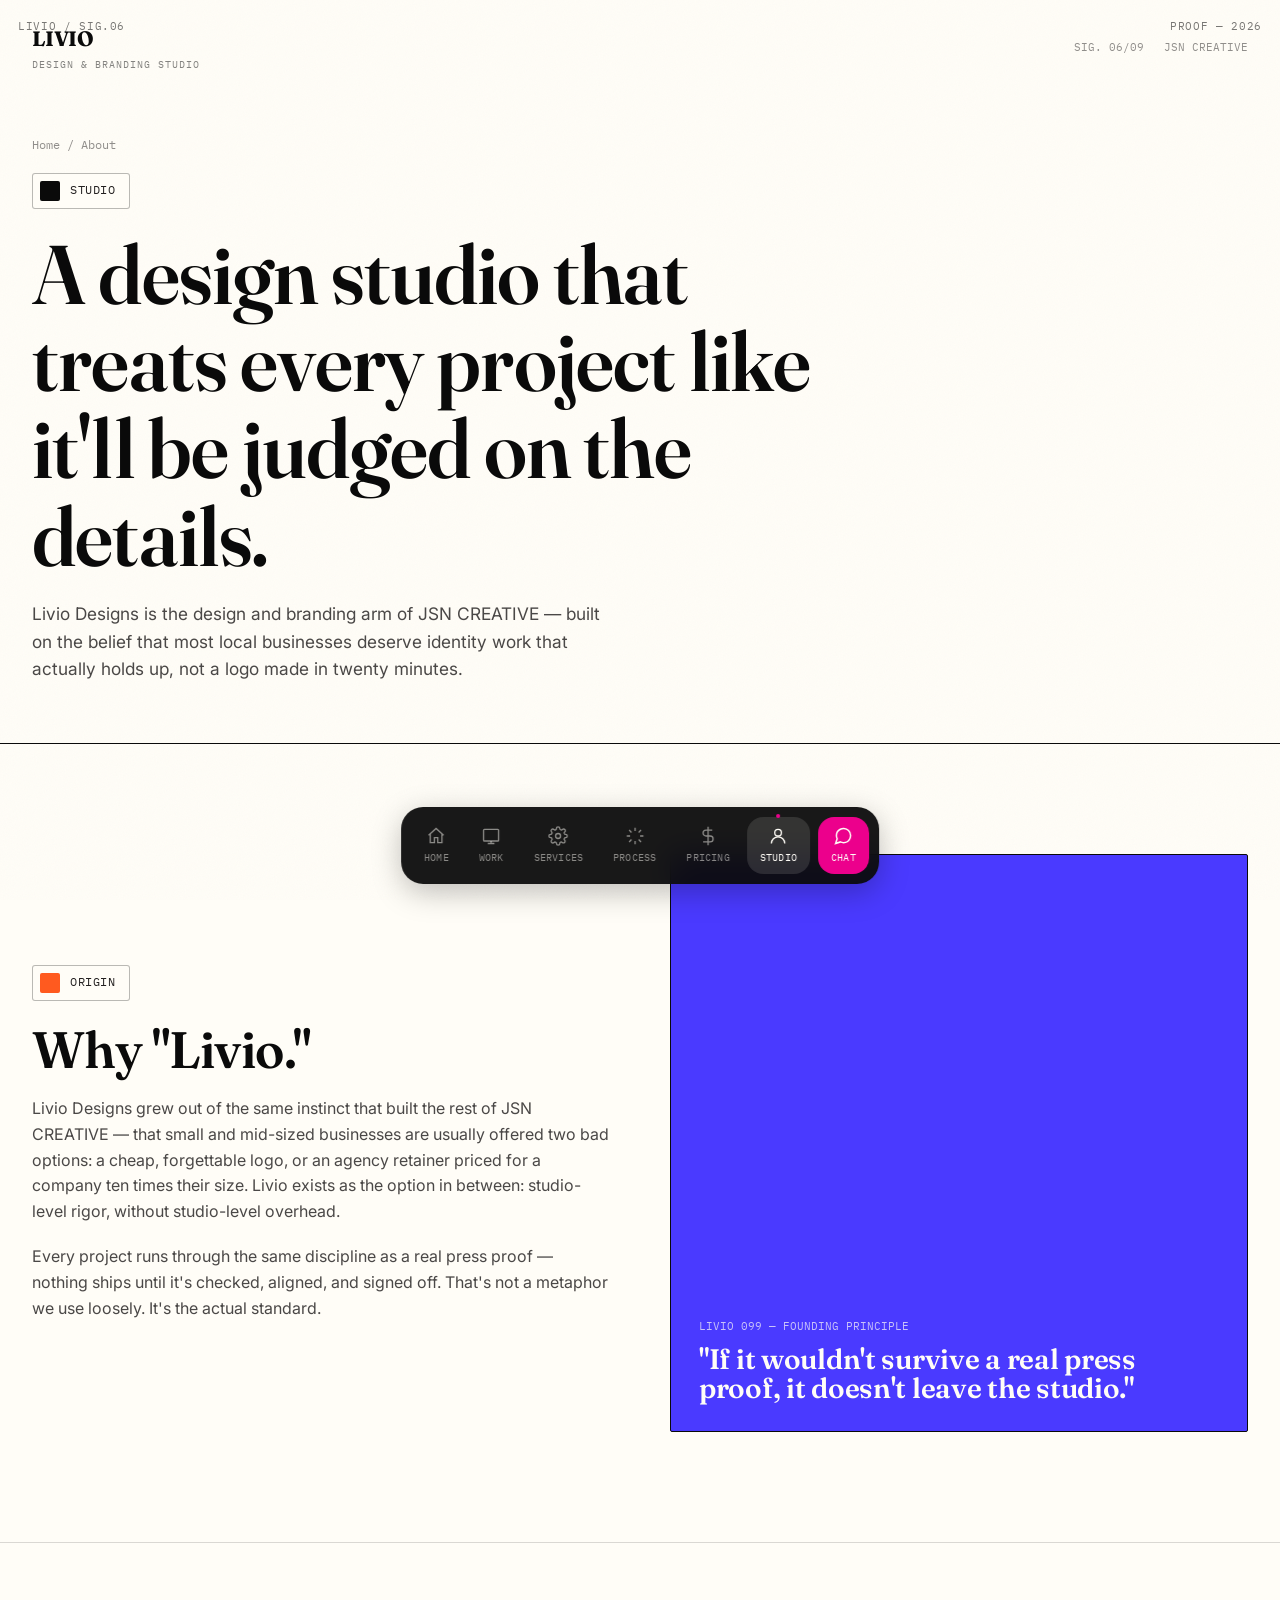
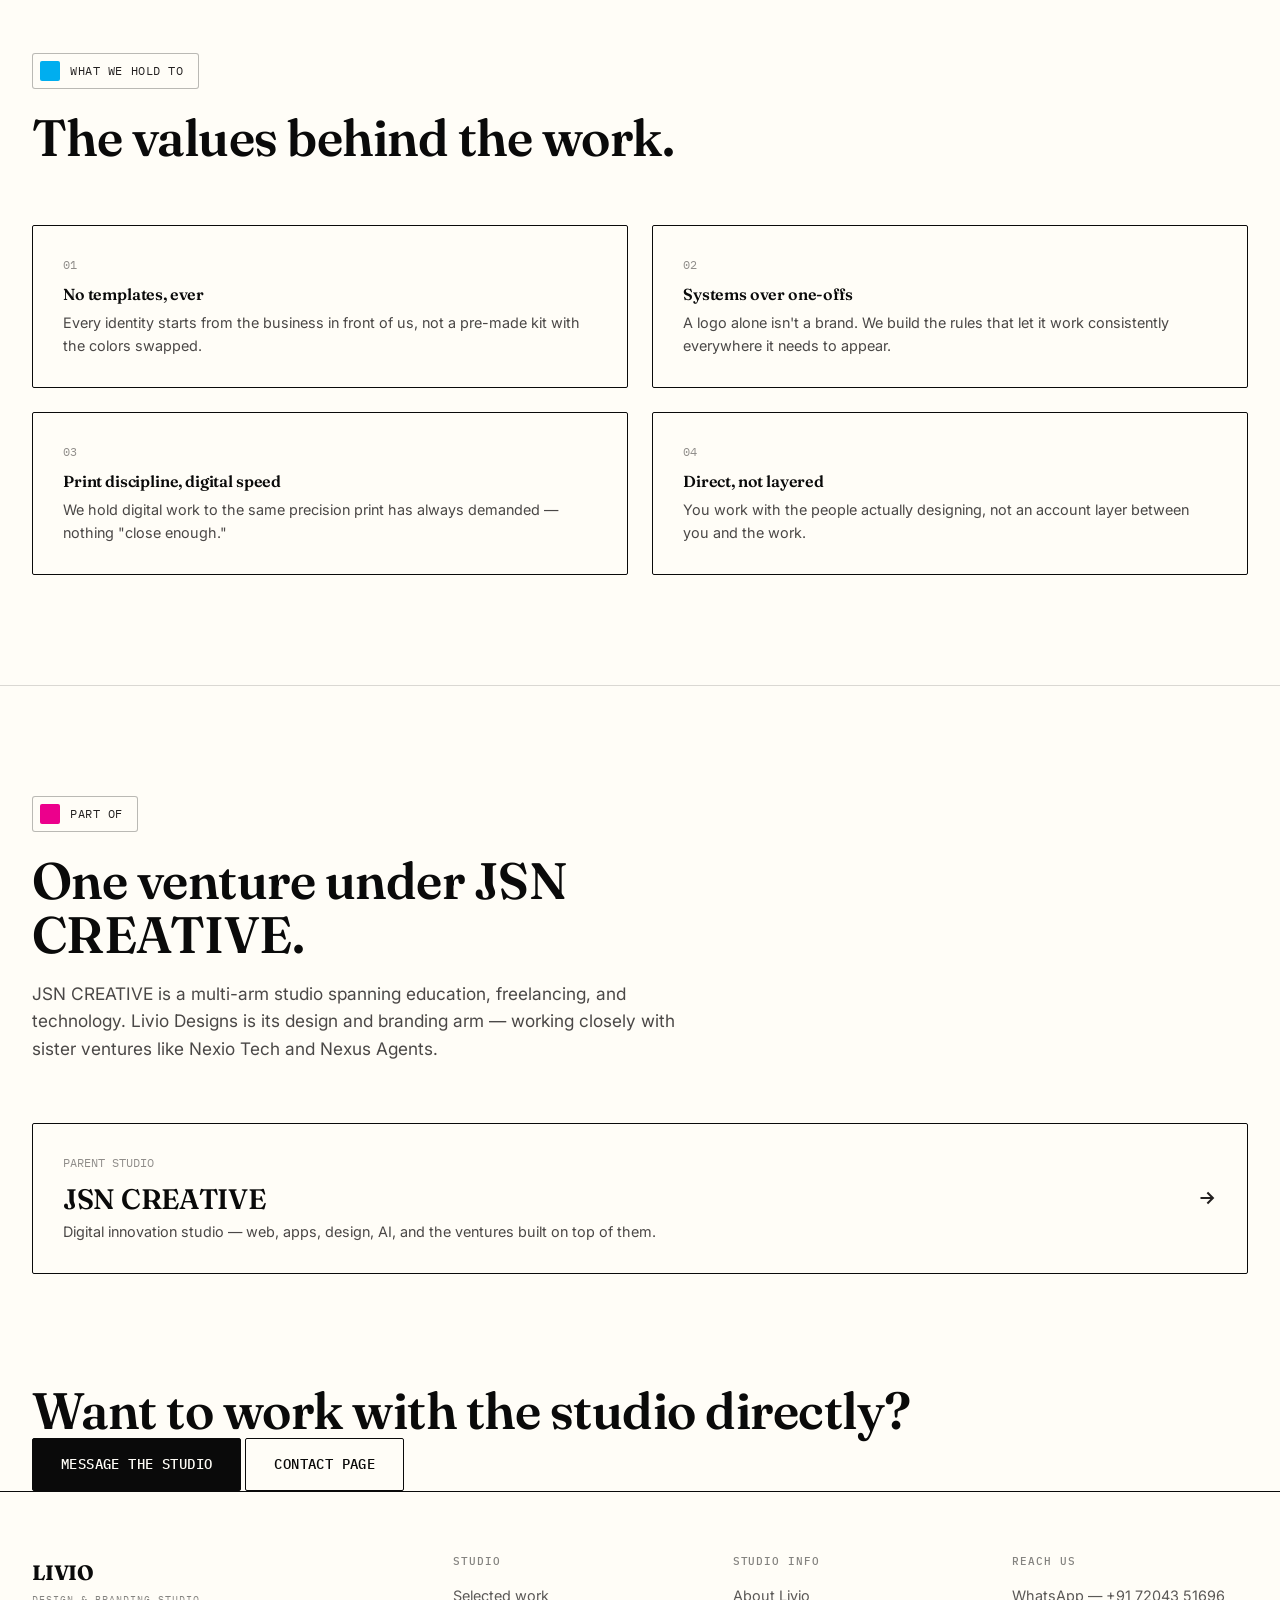
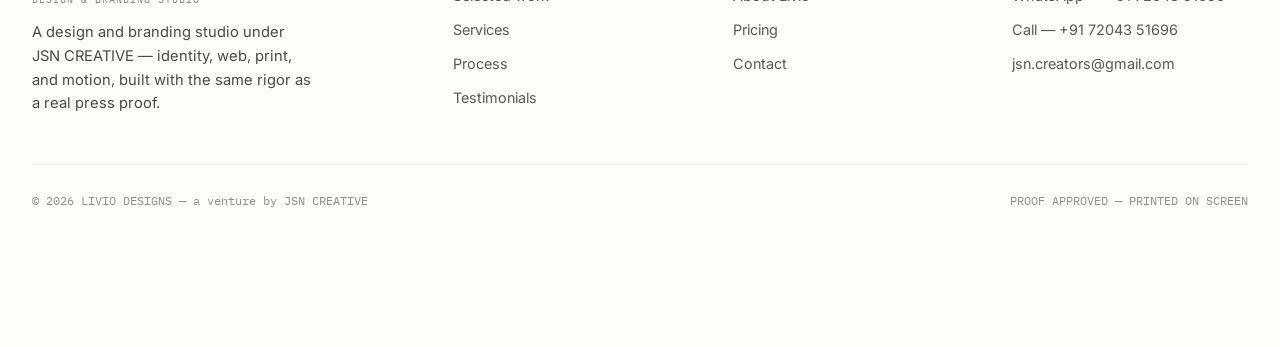
==== about.html @ a0ae6e1c "first commit" ====
<!DOCTYPE html>
<html lang="en">
<head>
<meta charset="UTF-8">
<meta name="viewport" content="width=device-width, initial-scale=1.0">
<title>About — Livio Designs</title>
<meta name="description" content="Livio Designs is the design and branding studio arm of JSN CREATIVE — identity, web, and print built with studio-level rigor.">
<link rel="stylesheet" href="css/core.css">
<link rel="stylesheet" href="css/inner.css">
</head>
<body>
<div class="folio folio-tl">LIVIO / SIG.06</div>
<div class="folio folio-tr">PROOF — 2026</div>

<div class="wrap">
  <div class="topbar">
    <a href="index.html" class="topbar-logo">LIVIO<span class="sub">DESIGN &amp; BRANDING STUDIO</span></a>
    <div class="topbar-meta mono">
      <span>SIG. 06/09</span>
      <span>JSN CREATIVE</span>
    </div>
  </div>
</div>

<div class="page-head">
  <div class="wrap">
    <div class="breadcrumb"><a href="index.html">Home</a> / About</div>
    <div class="chip"><span class="swatch" style="background:var(--ink);"></span><span class="code">STUDIO</span></div>
    <h1>A design studio that treats every project like it'll be judged on the details.</h1>
    <p>Livio Designs is the design and branding arm of JSN CREATIVE — built on the belief that most local businesses deserve identity work that actually holds up, not a logo made in twenty minutes.</p>
  </div>
</div>

<section class="section">
  <div class="wrap">
    <div class="grid about-grid">
      <div class="reveal">
        <div class="chip"><span class="swatch" style="background:var(--chip-orange);"></span><span class="code">ORIGIN</span></div>
        <h2>Why "Livio."</h2>
        <p style="margin:20px 0;">Livio Designs grew out of the same instinct that built the rest of JSN CREATIVE — that small and mid-sized businesses are usually offered two bad options: a cheap, forgettable logo, or an agency retainer priced for a company ten times their size. Livio exists as the option in between: studio-level rigor, without studio-level overhead.</p>
        <p>Every project runs through the same discipline as a real press proof — nothing ships until it's checked, aligned, and signed off. That's not a metaphor we use loosely. It's the actual standard.</p>
      </div>
      <div class="panel founder-panel reveal" style="background:var(--chip-violet);">
        <div class="fp-tag mono">LIVIO 099 — FOUNDING PRINCIPLE</div>
        <h3>"If it wouldn't survive a real press proof, it doesn't leave the studio."</h3>
      </div>
    </div>
  </div>
</section>

<div class="divider-heavy"></div>

<section class="section">
  <div class="wrap">
    <div class="section-head reveal">
      <div class="chip"><span class="swatch" style="background:var(--cyan);"></span><span class="code">WHAT WE HOLD TO</span></div>
      <h2>The values behind the work.</h2>
    </div>
    <div class="grid value-grid">
      <div class="panel value-card reveal"><div class="v-num mono">01</div><h4>No templates, ever</h4><p>Every identity starts from the business in front of us, not a pre-made kit with the colors swapped.</p></div>
      <div class="panel value-card reveal"><div class="v-num mono">02</div><h4>Systems over one-offs</h4><p>A logo alone isn't a brand. We build the rules that let it work consistently everywhere it needs to appear.</p></div>
      <div class="panel value-card reveal"><div class="v-num mono">03</div><h4>Print discipline, digital speed</h4><p>We hold digital work to the same precision print has always demanded — nothing "close enough."</p></div>
      <div class="panel value-card reveal"><div class="v-num mono">04</div><h4>Direct, not layered</h4><p>You work with the people actually designing, not an account layer between you and the work.</p></div>
    </div>
  </div>
</section>

<div class="divider-heavy"></div>

<section class="section">
  <div class="wrap">
    <div class="section-head reveal">
      <div class="chip"><span class="swatch" style="background:var(--magenta);"></span><span class="code">PART OF</span></div>
      <h2>One venture under JSN CREATIVE.</h2>
      <p>JSN CREATIVE is a multi-arm studio spanning education, freelancing, and technology. Livio Designs is its design and branding arm — working closely with sister ventures like Nexio Tech and Nexus Agents.</p>
    </div>
    <a href="https://www.jsncreative.studio" target="_blank" rel="noopener" class="panel value-card reveal" style="display:flex; flex-direction:row; align-items:center; justify-content:space-between; gap:24px;">
      <div>
        <div class="v-num mono">PARENT STUDIO</div>
        <h3 style="margin:6px 0;">JSN CREATIVE</h3>
        <p style="margin-bottom:0;">Digital innovation studio — web, apps, design, AI, and the ventures built on top of them.</p>
      </div>
      <svg viewBox="0 0 16 16" fill="none" stroke="currentColor" stroke-width="1.5" style="width:22px;height:22px;flex-shrink:0;"><path d="M4 8h8M9 4l4 4-4 4"/></svg>
    </a>
  </div>
</section>

<section class="cta-band">
  <div class="wrap reveal">
    <h2>Want to work with the studio directly?</h2>
    <div class="cta-actions">
      <a href="https://wa.me/917204351696?text=Hi%20Livio%20Designs%2C%20I'd%20like%20to%20learn%20more%20about%20the%20studio." target="_blank" rel="noopener" class="btn btn-primary">Message the studio</a>
      <a href="contact.html" class="btn btn-ghost">Contact page</a>
    </div>
  </div>
</section>


<footer class="footer">
  <div class="wrap">
    <div class="footer-grid">
      <div class="footer-brand">
        <a href="index.html" class="topbar-logo">LIVIO<span class="sub">DESIGN &amp; BRANDING STUDIO</span></a>
        <p>A design and branding studio under JSN CREATIVE — identity, web, print, and motion, built with the same rigor as a real press proof.</p>
      </div>
      <div class="footer-col">
        <h4>Studio</h4>
        <a href="work.html">Selected work</a>
        <a href="services.html">Services</a>
        <a href="process.html">Process</a>
        <a href="testimonials.html">Testimonials</a>
      </div>
      <div class="footer-col">
        <h4>Studio Info</h4>
        <a href="about.html">About Livio</a>
        <a href="pricing.html">Pricing</a>
        <a href="contact.html">Contact</a>
      </div>
      <div class="footer-col">
        <h4>Reach us</h4>
        <a href="https://wa.me/917204351696?text=Hi%20Livio%20Designs%2C%20I%20have%20a%20question." target="_blank" rel="noopener">WhatsApp — +91 72043 51696</a>
        <a href="tel:+917204351696">Call — +91 72043 51696</a>
        <a href="mailto:jsn.creators@gmail.com">jsn.creators@gmail.com</a>
      </div>
    </div>
    <div class="footer-bottom">
      <span>© 2026 LIVIO DESIGNS — a venture by <a href="https://www.jsncreative.studio" target="_blank" rel="noopener" style="opacity:1;">JSN CREATIVE</a></span>
      <span>PROOF APPROVED — PRINTED ON SCREEN</span>
    </div>
  </div>
</footer>

<nav class="dock-nav" aria-label="Primary">
  <a href="index.html" class="dock-item" data-page="index.html">
    <svg viewBox="0 0 24 24" fill="none" stroke="currentColor" stroke-width="1.6"><path d="M3 11l9-8 9 8M5 10v10h5v-6h4v6h5V10"/></svg>
    <span>Home</span>
  </a>
  <a href="work.html" class="dock-item" data-page="work.html">
    <svg viewBox="0 0 24 24" fill="none" stroke="currentColor" stroke-width="1.6"><rect x="3" y="4" width="18" height="14" rx="1"/><path d="M8 21h8M12 18v3"/></svg>
    <span>Work</span>
  </a>
  <a href="services.html" class="dock-item" data-page="services.html">
    <svg viewBox="0 0 24 24" fill="none" stroke="currentColor" stroke-width="1.6"><circle cx="12" cy="12" r="3"/><path d="M19.4 15a1.65 1.65 0 00.33 1.82l.06.06a2 2 0 11-2.83 2.83l-.06-.06a1.65 1.65 0 00-1.82-.33 1.65 1.65 0 00-1 1.51V21a2 2 0 01-4 0v-.09A1.65 1.65 0 009 19.4a1.65 1.65 0 00-1.82.33l-.06.06a2 2 0 11-2.83-2.83l.06-.06A1.65 1.65 0 004.68 15a1.65 1.65 0 00-1.51-1H3a2 2 0 010-4h.09A1.65 1.65 0 004.6 9a1.65 1.65 0 00-.33-1.82l-.06-.06a2 2 0 112.83-2.83l.06.06A1.65 1.65 0 009 4.6a1.65 1.65 0 001-1.51V3a2 2 0 014 0v.09A1.65 1.65 0 0015.4 4.6a1.65 1.65 0 001.82-.33l.06-.06a2 2 0 112.83 2.83l-.06.06A1.65 1.65 0 0019.4 9c.2.4.51.73.9 1H21a2 2 0 010 4h-.09a1.65 1.65 0 00-1.51 1z"/></svg>
    <span>Services</span>
  </a>
  <a href="process.html" class="dock-item" data-page="process.html">
    <svg viewBox="0 0 24 24" fill="none" stroke="currentColor" stroke-width="1.6"><path d="M12 2v4M12 18v4M4.9 4.9l2.8 2.8M16.3 16.3l2.8 2.8M2 12h4M18 12h4M4.9 19.1l2.8-2.8M16.3 7.7l2.8-2.8"/></svg>
    <span>Process</span>
  </a>
  <a href="pricing.html" class="dock-item" data-page="pricing.html">
    <svg viewBox="0 0 24 24" fill="none" stroke="currentColor" stroke-width="1.6"><path d="M12 1v22M17 5H9.5a3.5 3.5 0 000 7h5a3.5 3.5 0 010 7H6"/></svg>
    <span>Pricing</span>
  </a>
  <a href="about.html" class="dock-item" data-page="about.html">
    <svg viewBox="0 0 24 24" fill="none" stroke="currentColor" stroke-width="1.6"><circle cx="12" cy="8" r="4"/><path d="M4 21c0-4.4 3.6-8 8-8s8 3.6 8 8"/></svg>
    <span>Studio</span>
  </a>
  <a href="https://wa.me/917204351696?text=Hi%20Livio%20Designs%2C%20I%20want%20to%20start%20a%20project." target="_blank" rel="noopener" class="dock-item dock-cta">
    <svg viewBox="0 0 24 24" fill="none" stroke="currentColor" stroke-width="1.8"><path d="M21 11.5a8.38 8.38 0 01-.9 3.8 8.5 8.5 0 01-7.6 4.7 8.38 8.38 0 01-3.8-.9L3 21l1.9-5.7a8.38 8.38 0 01-.9-3.8 8.5 8.5 0 014.7-7.6 8.38 8.38 0 013.8-.9h.5a8.48 8.48 0 018 8v.5z"/></svg>
    <span>Chat</span>
  </a>
</nav>
<script src="js/main.js" defer></script>
</body>
</html>
---- css/core.css ----
/* ===================================================================
   LIVIO DESIGNS — CORE SYSTEM
   "Press Proof" registration motion x "Swatch Book" chip identity
=================================================================== */

@import url('https://fonts.googleapis.com/css2?family=Fraunces:opsz,wght@9..144,400;9..144,500;9..144,600;9..144,700;9..144,900&family=Inter:wght@400;500;600;700&family=IBM+Plex+Mono:wght@400;500;600&display=swap');

:root {
  --stock: #FFFDF7;
  --stock-2: #F7F3E9;
  --ink: #0A0A0A;
  --ink-soft: #232020;

  --cyan: #00AEEF;
  --magenta: #EC008C;
  --yellow: #FFF200;

  --chip-orange: #FF5A1F;
  --chip-pine: #2D5C4B;
  --chip-violet: #4A3AFF;

  --line: rgba(10,10,10,0.12);
  --line-strong: rgba(10,10,10,0.28);

  --font-display: 'Fraunces', serif;
  --font-body: 'Inter', sans-serif;
  --font-mono: 'IBM Plex Mono', monospace;

  --maxw: 1280px;
  --dock-h: 76px;
}

* { margin: 0; padding: 0; box-sizing: border-box; }
html { scroll-behavior: smooth; }

body {
  background: var(--stock);
  color: var(--ink-soft);
  font-family: var(--font-body);
  font-size: 16px;
  line-height: 1.6;
  -webkit-font-smoothing: antialiased;
  padding-bottom: calc(var(--dock-h) + 20px);
  position: relative;
  overflow-x: hidden;
}

/* Paper grain texture overlay */
body::before {
  content: '';
  position: fixed; inset: 0; z-index: 1; pointer-events: none;
  opacity: 0.035; mix-blend-mode: multiply;
  background-image: url("data:image/svg+xml,%3Csvg xmlns='http://www.w3.org/2000/svg' width='120' height='120'%3E%3Cfilter id='n'%3E%3CfeTurbulence type='fractalNoise' baseFrequency='0.9' numOctaves='2' stitchTiles='stitch'/%3E%3C/filter%3E%3Crect width='100%25' height='100%25' filter='url(%23n)'/%3E%3C/svg%3E");
}

.wrap { max-width: var(--maxw); margin: 0 auto; padding: 0 32px; position: relative; z-index: 2; }
img { max-width: 100%; display: block; }
a { color: inherit; text-decoration: none; }
button { font-family: inherit; cursor: pointer; }
ul { list-style: none; }

h1, h2, h3, h4 {
  font-family: var(--font-display);
  font-weight: 600;
  letter-spacing: -0.01em;
  line-height: 1.05;
  color: var(--ink);
}
h1 { font-size: clamp(2.8rem, 6.5vw, 5.6rem); font-weight: 600; }
h2 { font-size: clamp(2.1rem, 4vw, 3.4rem); }
h3 { font-size: clamp(1.4rem, 2.2vw, 1.9rem); }
p { color: var(--ink-soft); opacity: 0.82; }

.mono { font-family: var(--font-mono); }

/* ===== Folio / crop-mark furniture ===== */
.folio {
  position: fixed; z-index: 50; font-family: var(--font-mono);
  font-size: 0.68rem; letter-spacing: 0.06em; color: var(--ink);
  opacity: 0.55; pointer-events: none; display: none;
}
.folio-tl { top: 18px; left: 18px; }
.folio-tr { top: 18px; right: 18px; text-align: right; }
@media (min-width: 900px) { .folio { display: block; } }

.crop {
  position: absolute; width: 16px; height: 16px; opacity: 0.35; pointer-events: none;
}
.crop::before, .crop::after { content: ''; position: absolute; background: var(--ink); }
.crop::before { width: 100%; height: 1px; top: 50%; }
.crop::after { width: 1px; height: 100%; left: 50%; }
.crop.tl { top: 24px; left: 24px; }
.crop.tr { top: 24px; right: 24px; }

/* ===== Chip system ===== */
.chip {
  display: inline-flex; align-items: center; gap: 10px;
  font-family: var(--font-mono); font-size: 0.72rem; letter-spacing: 0.05em;
  padding: 7px 14px 7px 7px; border-radius: 3px;
  border: 1px solid var(--line-strong);
  background: var(--stock);
  margin-bottom: 22px;
}
.chip .swatch { width: 20px; height: 20px; border-radius: 2px; flex-shrink: 0; }
.chip .code { text-transform: uppercase; }
.chip .name { color: var(--ink-soft); opacity: 0.6; }

.section-chip-footer {
  display: flex; gap: 10px; flex-wrap: wrap; padding: 24px 0;
  border-top: 1px solid var(--line);
}
.mini-chip {
  display: flex; align-items: center; gap: 6px;
  font-family: var(--font-mono); font-size: 0.64rem; opacity: 0.55;
}
.mini-chip .dot { width: 10px; height: 10px; border-radius: 2px; }

/* ===== Buttons ===== */
.btn {
  display: inline-flex; align-items: center; gap: 10px;
  padding: 15px 28px;
  font-family: var(--font-mono); font-weight: 500; font-size: 0.85rem;
  letter-spacing: 0.03em; text-transform: uppercase;
  border-radius: 2px; border: 1.5px solid var(--ink);
  transition: all 0.25s cubic-bezier(.2,.7,.3,1);
  white-space: nowrap; background: transparent; color: var(--ink);
}
.btn-primary { background: var(--ink); color: var(--stock); }
.btn-primary:hover { background: var(--magenta); border-color: var(--magenta); color: var(--stock); transform: translate(-2px,-2px); box-shadow: 4px 4px 0 var(--cyan); }
.btn-ghost:hover { transform: translate(-2px,-2px); box-shadow: 4px 4px 0 var(--ink); }
.btn-sm { padding: 10px 18px; font-size: 0.74rem; }
.btn-block { width: 100%; justify-content: center; }

/* ===== Registration-mark CMYK plate motion ===== */
.reg-wrap { position: relative; display: inline-block; }
.reg-plate {
  position: absolute; top: 0; left: 0; opacity: 0.72;
  transition: transform 1.1s cubic-bezier(.16,1,.3,1), opacity 1.1s ease;
  mix-blend-mode: multiply;
  pointer-events: none;
}
.reg-wrap.in-view .reg-plate { transform: translate(0,0) !important; opacity: 1; }
.reg-plate.c { color: var(--cyan); transform: translate(-9px,-6px); }
.reg-plate.m { color: var(--magenta); transform: translate(8px,5px); }
.reg-plate.y { color: var(--yellow); transform: translate(4px,-9px); mix-blend-mode: darken; opacity: 0.85; }
.reg-plate.k, .reg-base { position: relative; color: var(--ink); }

/* Registration target ⊕ */
.reg-target {
  position: absolute; width: 22px; height: 22px; opacity: 0.3;
}
.reg-target svg { width: 100%; height: 100%; }
.reg-target.pulse { animation: regpulse 3.2s ease-in-out infinite; }
@keyframes regpulse { 0%,100%{opacity:0.2;} 50%{opacity:0.5;} }

/* ===== Bottom Dock Nav (signature element) ===== */
.dock-nav {
  position: fixed; bottom: 16px; left: 50%; transform: translateX(-50%);
  z-index: 100;
  background: rgba(10,10,10,0.94);
  backdrop-filter: blur(16px);
  border-radius: 22px;
  padding: 10px 10px;
  display: flex; align-items: center; gap: 4px;
  box-shadow: 0 8px 30px rgba(0,0,0,0.25);
  max-width: calc(100vw - 24px);
  overflow-x: auto;
  scrollbar-width: none;
}
.dock-nav::-webkit-scrollbar { display: none; }
.dock-item {
  display: flex; flex-direction: column; align-items: center; gap: 4px;
  padding: 9px 13px; border-radius: 16px;
  color: rgba(255,253,247,0.5);
  transition: all 0.25s cubic-bezier(.2,.8,.3,1);
  flex-shrink: 0; position: relative;
}
.dock-item svg { width: 20px; height: 20px; }
.dock-item span { font-family: var(--font-mono); font-size: 0.6rem; letter-spacing: 0.02em; text-transform: uppercase; }
.dock-item:hover { color: rgba(255,253,247,0.85); }
.dock-item.active { color: var(--stock); background: rgba(255,253,247,0.12); }
.dock-item.active::before {
  content: ''; position: absolute; top: -3px; left: 50%; transform: translateX(-50%);
  width: 4px; height: 4px; border-radius: 50%; background: var(--magenta);
}
.dock-cta {
  background: var(--magenta); color: var(--stock) !important;
  border-radius: 16px; margin-left: 4px;
}
.dock-cta:hover { background: var(--cyan); }

/* Sections */
.section { padding: 110px 0; position: relative; z-index: 2; }
.section-sm { padding: 70px 0; }
.section-head { max-width: 680px; margin-bottom: 60px; }
.section-head p { margin-top: 18px; font-size: 1.08rem; }

.divider { height: 1px; background: var(--line); }
.divider-heavy { height: 1px; background: var(--ink); opacity: 0.15; }

.grid { display: grid; gap: 24px; }
.grid-2 { grid-template-columns: repeat(2, 1fr); }
.grid-3 { grid-template-columns: repeat(3, 1fr); }
.grid-4 { grid-template-columns: repeat(4, 1fr); }

.panel {
  border: 1.5px solid var(--ink);
  border-radius: 2px;
  background: var(--stock);
  position: relative;
}

/* Top utility bar (replaces traditional nav — folio + logo only) */
.topbar {
  position: relative; z-index: 5;
  padding: 22px 0;
  display: flex; align-items: center; justify-content: space-between;
}
.topbar-logo {
  font-family: var(--font-display); font-weight: 700; font-size: 1.3rem; color: var(--ink);
  letter-spacing: -0.01em;
}
.topbar-logo .sub { font-family: var(--font-mono); font-size: 0.62rem; letter-spacing: 0.1em; opacity: 0.5; display: block; margin-top: 2px; font-weight: 400; }
.topbar-meta { font-family: var(--font-mono); font-size: 0.7rem; opacity: 0.5; display: flex; gap: 20px; }

/* Footer */
.footer { border-top: 1.5px solid var(--ink); padding: 64px 0 40px; position: relative; z-index: 2; }
.footer-grid { display: grid; grid-template-columns: 1.6fr 1fr 1fr 1fr; gap: 44px; padding-bottom: 44px; }
.footer-brand p { margin-top: 14px; max-width: 280px; font-size: 0.92rem; }
.footer-col h4 { font-family: var(--font-mono); font-size: 0.7rem; letter-spacing: 0.08em; text-transform: uppercase; opacity: 0.5; margin-bottom: 16px; font-weight: 500; color: var(--ink); }
.footer-col a, .footer-col span { display: block; font-size: 0.9rem; margin-bottom: 11px; opacity: 0.75; transition: opacity 0.2s; }
.footer-col a:hover { opacity: 1; color: var(--magenta); }
.footer-bottom { display: flex; justify-content: space-between; padding-top: 26px; border-top: 1px solid var(--line); font-size: 0.78rem; font-family: var(--font-mono); opacity: 0.5; }

/* Reveal on scroll */
.reveal { opacity: 0; transform: translateY(22px); transition: opacity 0.7s ease, transform 0.7s cubic-bezier(.16,1,.3,1); }
.reveal.is-visible { opacity: 1; transform: translateY(0); }
@media (prefers-reduced-motion: reduce) {
  .reveal { opacity: 1 !important; transform: none !important; transition: none !important; }
  .reg-plate { transform: none !important; transition: none !important; }
}

/* Focus states */
a:focus-visible, button:focus-visible, input:focus-visible, textarea:focus-visible, select:focus-visible {
  outline: 2.5px solid var(--magenta); outline-offset: 3px;
}

@media (max-width: 920px) {
  .grid-2, .grid-3, .grid-4 { grid-template-columns: 1fr; }
  .footer-grid { grid-template-columns: 1fr; gap: 28px; }
  .section { padding: 64px 0; }
  .wrap { padding: 0 20px; }
  .topbar-meta { display: none; }
  .footer-bottom { flex-direction: column; gap: 10px; }
}
---- css/inner.css ----
/* ===================================================================
   INNER PAGES
=================================================================== */

.page-head { padding: 40px 0 60px; border-bottom: 1.5px solid var(--ink); }
.page-head h1 { max-width: 780px; }
.page-head p { max-width: 580px; margin-top: 20px; font-size: 1.08rem; }
.breadcrumb { font-family: var(--font-mono); font-size: 0.76rem; opacity: 0.5; margin-bottom: 18px; }
.breadcrumb a:hover { color: var(--magenta); }

/* ===== Work grid / filter ===== */
.filter-row { display: flex; gap: 10px; flex-wrap: wrap; margin-bottom: 48px; }
.filter-btn {
  font-family: var(--font-mono); font-size: 0.76rem; text-transform: uppercase;
  padding: 9px 16px; border: 1.5px solid var(--ink); border-radius: 20px;
  background: transparent; transition: all 0.2s;
}
.filter-btn.active, .filter-btn:hover { background: var(--ink); color: var(--stock); }

.work-grid { grid-template-columns: repeat(2, 1fr); }
.work-card { border: 1.5px solid var(--ink); overflow: hidden; }
.work-card .thumb { aspect-ratio: 4/3; display: flex; align-items: center; justify-content: center; font-family: var(--font-display); font-size: 3.4rem; color: var(--stock); position: relative; }
.work-card .thumb .thumb-code { position: absolute; top: 14px; left: 14px; font-family: var(--font-mono); font-size: 0.66rem; color: var(--stock); opacity: 0.8; }
.work-card-body { padding: 26px; }
.work-card-body .wc-cat { font-family: var(--font-mono); font-size: 0.7rem; opacity: 0.5; margin-bottom: 8px; text-transform: uppercase; }
.work-card-body h3 { margin-bottom: 10px; }
.work-card-body p { font-size: 0.9rem; margin-bottom: 18px; }

/* ===== Case study ===== */
.case-hero { padding: 40px 0 70px; }
.case-meta-grid { grid-template-columns: repeat(4, 1fr); margin: 40px 0; padding: 28px 0; border-top: 1px solid var(--line); border-bottom: 1px solid var(--line); }
.case-meta-item .l { font-family: var(--font-mono); font-size: 0.68rem; opacity: 0.5; text-transform: uppercase; margin-bottom: 6px; }
.case-meta-item .v { font-family: var(--font-display); font-size: 1.15rem; }
.case-block { padding: 70px 0; border-bottom: 1px solid var(--line); }
.case-full-art { aspect-ratio: 16/8; display: flex; align-items: center; justify-content: center; font-family: var(--font-display); font-size: 3rem; color: var(--stock); margin: 40px 0; }

/* ===== Services detail ===== */
.service-block { padding: 90px 0; border-bottom: 1px solid var(--line); scroll-margin-top: 40px; }
.service-block:last-child { border-bottom: none; }
.service-inner { display: grid; grid-template-columns: 1fr 1fr; gap: 60px; align-items: start; }
.service-num { font-family: var(--font-mono); font-size: 0.8rem; opacity: 0.5; }
.service-list { display: flex; flex-direction: column; gap: 14px; margin: 26px 0 32px; }
.service-list li { display: flex; gap: 12px; align-items: flex-start; font-size: 0.94rem; }
.service-list li::before { content: '—'; font-family: var(--font-mono); opacity: 0.5; flex-shrink: 0; }
.service-swatch-block { aspect-ratio: 1/0.85; display: flex; flex-direction: column; justify-content: space-between; padding: 28px; }
.service-swatch-block .sw-code { font-family: var(--font-mono); font-size: 0.9rem; color: var(--stock); }
.service-swatch-block .sw-title { font-family: var(--font-display); font-size: 1.6rem; color: var(--stock); }

/* ===== Process ===== */
.process-steps { display: flex; flex-direction: column; }
.pstep { display: grid; grid-template-columns: 90px 1fr 200px; gap: 32px; padding: 44px 0; border-bottom: 1px solid var(--line); align-items: center; }
.pstep:first-child { border-top: 1px solid var(--line); }
.pstep-num { font-family: var(--font-display); font-size: 2.6rem; opacity: 0.15; }
.pstep h3 { margin-bottom: 10px; }
.pstep-chip { justify-self: end; }

/* ===== Pricing ===== */
.pricing-grid { grid-template-columns: repeat(3, 1fr); align-items: stretch; }
.price-card { padding: 36px 28px; display: flex; flex-direction: column; }
.price-card.featured { background: var(--ink); color: var(--stock); }
.price-card.featured h3, .price-card.featured .price-amount { color: var(--stock); }
.price-card.featured p { color: var(--stock); opacity: 0.7; }
.price-card.featured .price-features li svg { color: var(--yellow); }
.price-swatch-tag { display: inline-flex; align-items: center; gap: 8px; font-family: var(--font-mono); font-size: 0.7rem; margin-bottom: 18px; }
.price-swatch-tag .d { width: 12px; height: 12px; border-radius: 2px; }
.price-name { font-family: var(--font-mono); font-size: 0.76rem; opacity: 0.55; text-transform: uppercase; margin-bottom: 10px; }
.price-amount { font-family: var(--font-display); font-size: 2rem; margin-bottom: 8px; }
.price-amount span { font-size: 0.95rem; opacity: 0.5; font-family: var(--font-body); }
.price-desc { font-size: 0.9rem; margin-bottom: 26px; }
.price-features { display: flex; flex-direction: column; gap: 12px; margin-bottom: 30px; flex-grow: 1; }
.price-features li { display: flex; gap: 10px; font-size: 0.87rem; align-items: flex-start; }
.price-features li svg { width: 15px; height: 15px; color: var(--magenta); flex-shrink: 0; margin-top: 3px; }

/* ===== Testimonials ===== */
.testi-grid { grid-template-columns: repeat(2, 1fr); }
.testi-card { padding: 32px; display: flex; flex-direction: column; }
.testi-quote { font-family: var(--font-display); font-size: 1.25rem; color: var(--ink); margin-bottom: 24px; line-height: 1.4; }
.testi-who { display: flex; align-items: center; gap: 14px; margin-top: auto; padding-top: 20px; border-top: 1px solid var(--line); }
.testi-avatar { width: 42px; height: 42px; border-radius: 2px; display: flex; align-items: center; justify-content: center; font-family: var(--font-mono); font-size: 0.85rem; color: var(--stock); flex-shrink: 0; }
.testi-name { font-size: 0.92rem; font-weight: 600; color: var(--ink); }
.testi-biz { font-size: 0.8rem; opacity: 0.6; }

/* ===== About ===== */
.about-grid { grid-template-columns: 1fr 1fr; gap: 60px; align-items: center; }
.value-grid { grid-template-columns: repeat(2, 1fr); }
.value-card { padding: 30px; }
.value-card .v-num { font-family: var(--font-mono); font-size: 0.72rem; opacity: 0.5; margin-bottom: 12px; }
.value-card h4 { margin-bottom: 8px; }
.value-card p { font-size: 0.9rem; }
.founder-panel { aspect-ratio: 1; display: flex; flex-direction: column; justify-content: flex-end; padding: 28px; position: relative; overflow: hidden; }
.founder-panel .fp-tag { font-family: var(--font-mono); font-size: 0.68rem; color: var(--stock); opacity: 0.7; margin-bottom: 8px; }
.founder-panel h3 { color: var(--stock); }

/* ===== Contact ===== */
.contact-grid { grid-template-columns: 1fr 1fr; gap: 56px; align-items: start; }
.contact-option { display: flex; gap: 16px; align-items: flex-start; padding: 24px; margin-bottom: 16px; }
.co-icon { width: 44px; height: 44px; border-radius: 2px; flex-shrink: 0; display: flex; align-items: center; justify-content: center; background: var(--ink); }
.co-icon svg { width: 20px; height: 20px; color: var(--stock); }
.contact-option h4 { margin-bottom: 4px; }
.contact-option p { font-size: 0.88rem; margin-bottom: 10px; }

.form-field { margin-bottom: 20px; }
.form-field label { display: block; font-family: var(--font-mono); font-size: 0.7rem; opacity: 0.55; text-transform: uppercase; margin-bottom: 8px; }
.form-field input, .form-field select, .form-field textarea {
  width: 100%; background: var(--stock); border: 1.5px solid var(--ink); border-radius: 2px;
  padding: 13px 16px; color: var(--ink-soft); font-family: var(--font-body); font-size: 0.92rem;
}
.form-field textarea { resize: vertical; min-height: 100px; }
.form-note { font-size: 0.82rem; opacity: 0.55; margin-top: 16px; }

@media (max-width: 920px) {
  .work-grid, .pricing-grid, .testi-grid, .about-grid, .contact-grid, .value-grid { grid-template-columns: 1fr; }
  .service-inner { grid-template-columns: 1fr; }
  .pstep { grid-template-columns: 1fr; gap: 10px; text-align: left; }
  .pstep-chip { justify-self: start; }
  .case-meta-grid { grid-template-columns: repeat(2,1fr); gap: 24px; }
}
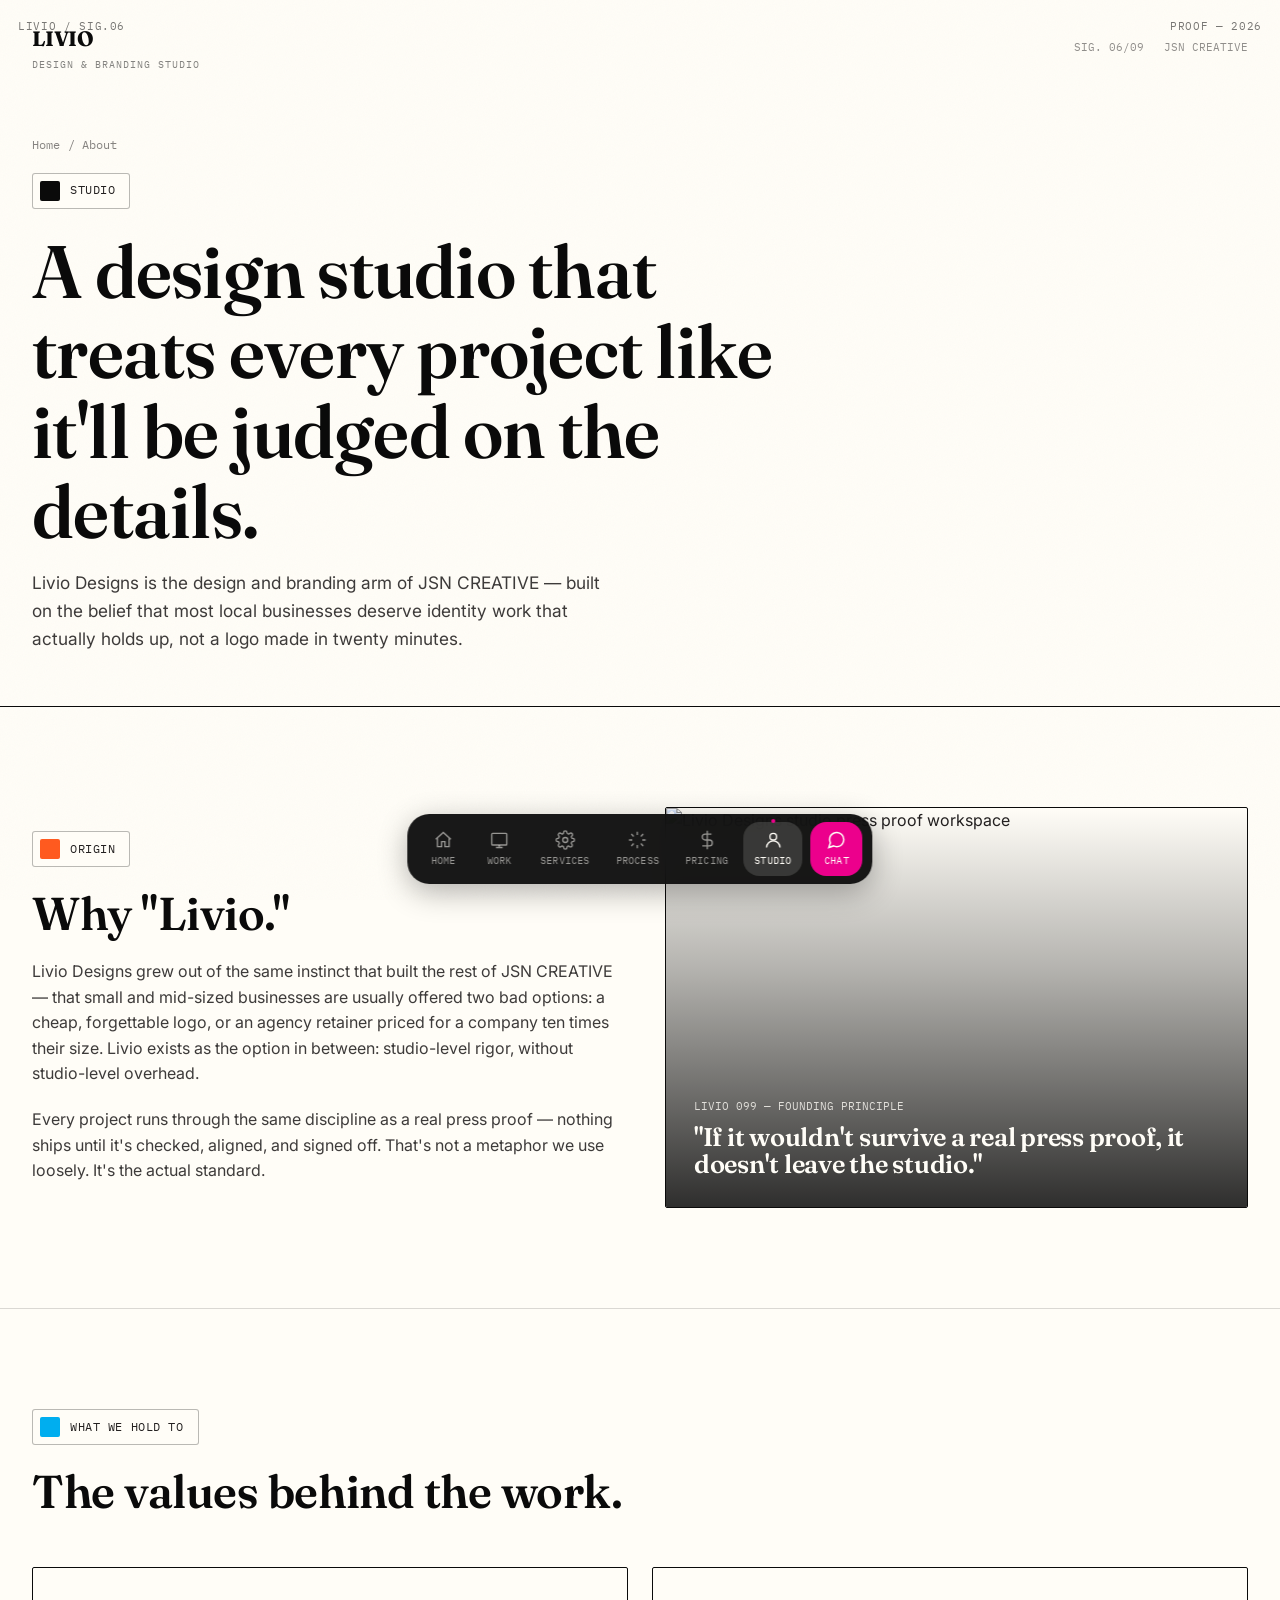
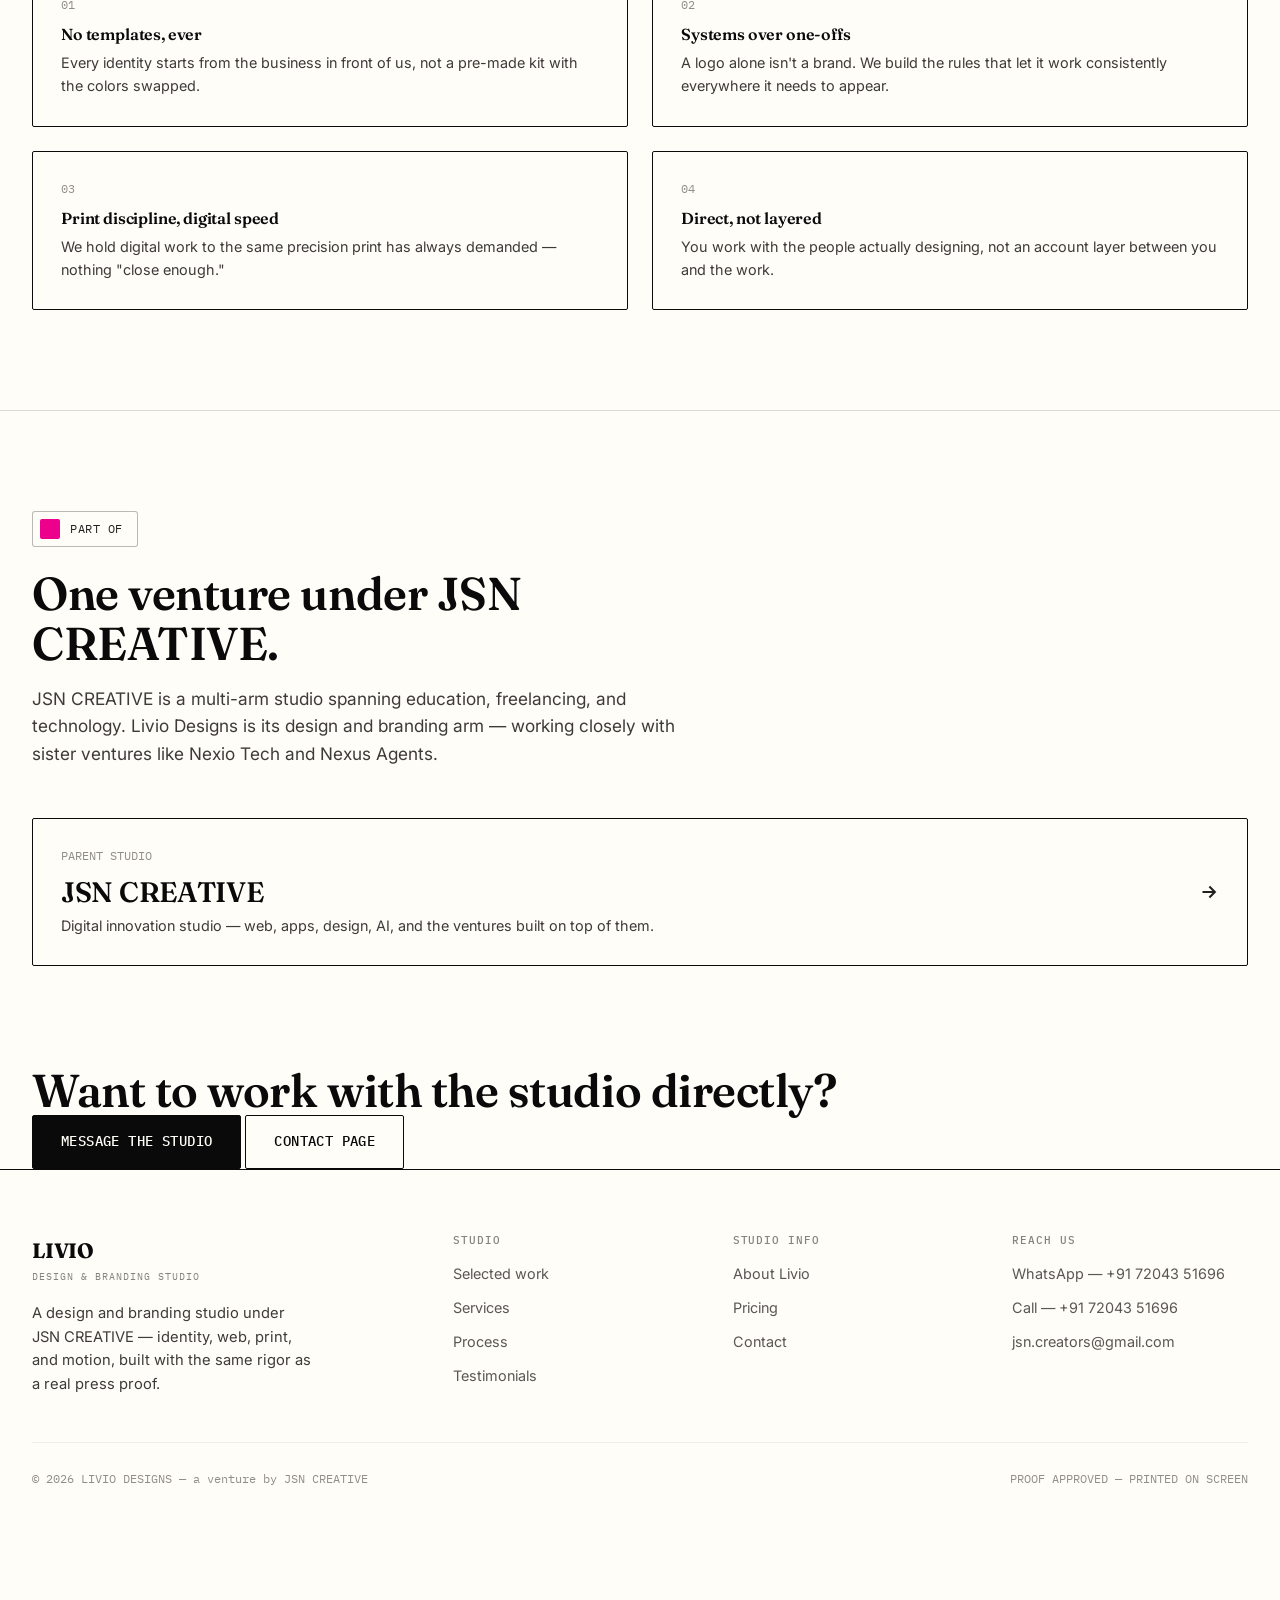
==== commit 37ed2002: "Make Livio Designs responsive for all devices with studio imagery & mobile navigation drawer" ====
--- a/about.html
+++ b/about.html
@@ -19,6 +19,10 @@
       <span>SIG. 06/09</span>
       <span>JSN CREATIVE</span>
     </div>
+    <button class="mobile-nav-toggle" aria-label="Open menu">
+      <span>Menu</span>
+      <svg viewBox="0 0 24 24" fill="none" stroke="currentColor" stroke-width="2"><path d="M4 6h16M4 12h16M4 18h16"/></svg>
+    </button>
   </div>
 </div>
 
@@ -40,7 +44,8 @@
         <p style="margin:20px 0;">Livio Designs grew out of the same instinct that built the rest of JSN CREATIVE — that small and mid-sized businesses are usually offered two bad options: a cheap, forgettable logo, or an agency retainer priced for a company ten times their size. Livio exists as the option in between: studio-level rigor, without studio-level overhead.</p>
         <p>Every project runs through the same discipline as a real press proof — nothing ships until it's checked, aligned, and signed off. That's not a metaphor we use loosely. It's the actual standard.</p>
       </div>
-      <div class="panel founder-panel reveal" style="background:var(--chip-violet);">
+      <div class="panel founder-panel reveal">
+        <img src="img/about-studio.png" alt="Livio Designs studio press proof workspace" loading="lazy">
         <div class="fp-tag mono">LIVIO 099 — FOUNDING PRINCIPLE</div>
         <h3>"If it wouldn't survive a real press proof, it doesn't leave the studio."</h3>
       </div>
@@ -74,7 +79,7 @@
       <h2>One venture under JSN CREATIVE.</h2>
       <p>JSN CREATIVE is a multi-arm studio spanning education, freelancing, and technology. Livio Designs is its design and branding arm — working closely with sister ventures like Nexio Tech and Nexus Agents.</p>
     </div>
-    <a href="https://www.jsncreative.studio" target="_blank" rel="noopener" class="panel value-card reveal" style="display:flex; flex-direction:row; align-items:center; justify-content:space-between; gap:24px;">
+    <a href="https://www.jsncreative.studio" target="_blank" rel="noopener" class="panel value-card reveal" style="display:flex; flex-direction:row; align-items:center; justify-content:space-between; gap:24px; flex-wrap:wrap;">
       <div>
         <div class="v-num mono">PARENT STUDIO</div>
         <h3 style="margin:6px 0;">JSN CREATIVE</h3>
@@ -160,6 +165,30 @@
     <span>Chat</span>
   </a>
 </nav>
+
+<!-- Mobile Navigation Drawer Overlay -->
+<div class="mobile-drawer" aria-label="Mobile Navigation">
+  <div>
+    <div class="mobile-drawer-head">
+      <a href="index.html" class="topbar-logo" style="color:var(--stock);">LIVIO<span class="sub" style="color:rgba(255,253,247,0.5);">STUDIO NAV</span></a>
+      <button class="mobile-drawer-close">Close ✕</button>
+    </div>
+    <nav class="mobile-drawer-links">
+      <a href="index.html">Home <span class="num mono">01</span></a>
+      <a href="work.html">Selected Work <span class="num mono">02</span></a>
+      <a href="services.html">Services <span class="num mono">03</span></a>
+      <a href="process.html">Process <span class="num mono">04</span></a>
+      <a href="pricing.html">Pricing <span class="num mono">05</span></a>
+      <a href="about.html">About Studio <span class="num mono">06</span></a>
+      <a href="testimonials.html">Testimonials <span class="num mono">07</span></a>
+      <a href="contact.html">Contact Us <span class="num mono">08</span></a>
+    </nav>
+  </div>
+  <div class="mobile-drawer-footer">
+    <a href="https://wa.me/917204351696?text=Hi%20Livio%20Designs%2C%20I%20want%20to%20start%20a%20project." target="_blank" rel="noopener" class="btn btn-primary btn-block">Chat on WhatsApp →</a>
+  </div>
+</div>
+
 <script src="js/main.js" defer></script>
 </body>
 </html>
--- a/css/core.css
+++ b/css/core.css
@@ -30,8 +30,8 @@
   --dock-h: 76px;
 }
 
-* { margin: 0; padding: 0; box-sizing: border-box; }
-html { scroll-behavior: smooth; }
+* { margin: 0; padding: 0; box-sizing: border-box; -webkit-tap-highlight-color: transparent; }
+html { scroll-behavior: smooth; overflow-x: hidden; width: 100%; }
 
 body {
   background: var(--stock);
@@ -40,9 +40,11 @@
   font-size: 16px;
   line-height: 1.6;
   -webkit-font-smoothing: antialiased;
-  padding-bottom: calc(var(--dock-h) + 20px);
+  -moz-osx-font-smoothing: grayscale;
+  padding-bottom: calc(var(--dock-h) + env(safe-area-inset-bottom, 20px) + 24px);
   position: relative;
   overflow-x: hidden;
+  width: 100%;
 }
 
 /* Paper grain texture overlay */
@@ -53,23 +55,25 @@
   background-image: url("data:image/svg+xml,%3Csvg xmlns='http://www.w3.org/2000/svg' width='120' height='120'%3E%3Cfilter id='n'%3E%3CfeTurbulence type='fractalNoise' baseFrequency='0.9' numOctaves='2' stitchTiles='stitch'/%3E%3C/filter%3E%3Crect width='100%25' height='100%25' filter='url(%23n)'/%3E%3C/svg%3E");
 }
 
-.wrap { max-width: var(--maxw); margin: 0 auto; padding: 0 32px; position: relative; z-index: 2; }
-img { max-width: 100%; display: block; }
-a { color: inherit; text-decoration: none; }
-button { font-family: inherit; cursor: pointer; }
+.wrap { max-width: var(--maxw); margin: 0 auto; padding: 0 32px; position: relative; z-index: 2; width: 100%; }
+img { max-width: 100%; height: auto; display: block; object-fit: cover; }
+a { color: inherit; text-decoration: none; touch-action: manipulation; }
+button { font-family: inherit; cursor: pointer; touch-action: manipulation; }
 ul { list-style: none; }
 
 h1, h2, h3, h4 {
   font-family: var(--font-display);
   font-weight: 600;
   letter-spacing: -0.01em;
-  line-height: 1.05;
+  line-height: 1.08;
   color: var(--ink);
-}
-h1 { font-size: clamp(2.8rem, 6.5vw, 5.6rem); font-weight: 600; }
-h2 { font-size: clamp(2.1rem, 4vw, 3.4rem); }
-h3 { font-size: clamp(1.4rem, 2.2vw, 1.9rem); }
-p { color: var(--ink-soft); opacity: 0.82; }
+  overflow-wrap: break-word;
+  word-wrap: break-word;
+}
+h1 { font-size: clamp(2.2rem, 5.8vw, 5.6rem); font-weight: 600; }
+h2 { font-size: clamp(1.8rem, 3.6vw, 3.4rem); }
+h3 { font-size: clamp(1.25rem, 2.2vw, 1.9rem); }
+p { color: var(--ink-soft); opacity: 0.88; }
 
 .mono { font-family: var(--font-mono); }
 
@@ -81,7 +85,7 @@
 }
 .folio-tl { top: 18px; left: 18px; }
 .folio-tr { top: 18px; right: 18px; text-align: right; }
-@media (min-width: 900px) { .folio { display: block; } }
+@media (min-width: 992px) { .folio { display: block; } }
 
 .crop {
   position: absolute; width: 16px; height: 16px; opacity: 0.35; pointer-events: none;
@@ -100,10 +104,11 @@
   border: 1px solid var(--line-strong);
   background: var(--stock);
   margin-bottom: 22px;
+  max-width: 100%;
 }
 .chip .swatch { width: 20px; height: 20px; border-radius: 2px; flex-shrink: 0; }
-.chip .code { text-transform: uppercase; }
-.chip .name { color: var(--ink-soft); opacity: 0.6; }
+.chip .code { text-transform: uppercase; white-space: nowrap; }
+.chip .name { color: var(--ink-soft); opacity: 0.6; overflow: hidden; text-overflow: ellipsis; white-space: nowrap; }
 
 .section-chip-footer {
   display: flex; gap: 10px; flex-wrap: wrap; padding: 24px 0;
@@ -117,27 +122,35 @@
 
 /* ===== Buttons ===== */
 .btn {
-  display: inline-flex; align-items: center; gap: 10px;
-  padding: 15px 28px;
+  display: inline-flex; align-items: center; justify-content: center; gap: 10px;
+  padding: 15px 28px; min-height: 48px;
   font-family: var(--font-mono); font-weight: 500; font-size: 0.85rem;
   letter-spacing: 0.03em; text-transform: uppercase;
   border-radius: 2px; border: 1.5px solid var(--ink);
   transition: all 0.25s cubic-bezier(.2,.7,.3,1);
   white-space: nowrap; background: transparent; color: var(--ink);
+  cursor: pointer;
+}
+@media (hover: hover) {
+  .btn-primary:hover { background: var(--magenta); border-color: var(--magenta); color: var(--stock); transform: translate(-2px,-2px); box-shadow: 4px 4px 0 var(--cyan); }
+  .btn-ghost:hover { transform: translate(-2px,-2px); box-shadow: 4px 4px 0 var(--ink); }
 }
 .btn-primary { background: var(--ink); color: var(--stock); }
-.btn-primary:hover { background: var(--magenta); border-color: var(--magenta); color: var(--stock); transform: translate(-2px,-2px); box-shadow: 4px 4px 0 var(--cyan); }
-.btn-ghost:hover { transform: translate(-2px,-2px); box-shadow: 4px 4px 0 var(--ink); }
-.btn-sm { padding: 10px 18px; font-size: 0.74rem; }
+.btn-primary:active { background: var(--magenta); border-color: var(--magenta); color: var(--stock); }
+.btn-ghost:active { background: var(--stock-2); }
+.btn-sm { padding: 10px 18px; font-size: 0.74rem; min-height: 40px; }
 .btn-block { width: 100%; justify-content: center; }
 
-/* ===== Registration-mark CMYK plate motion ===== */
-.reg-wrap { position: relative; display: inline-block; }
+/* ===== Registration-mark CMYK plate motion (Chrome optimized) ===== */
+.reg-wrap { position: relative; display: inline-block; isolation: isolate; }
 .reg-plate {
   position: absolute; top: 0; left: 0; opacity: 0.72;
   transition: transform 1.1s cubic-bezier(.16,1,.3,1), opacity 1.1s ease;
   mix-blend-mode: multiply;
   pointer-events: none;
+  will-change: transform, opacity;
+  -webkit-backface-visibility: hidden;
+  backface-visibility: hidden;
 }
 .reg-wrap.in-view .reg-plate { transform: translate(0,0) !important; opacity: 1; }
 .reg-plate.c { color: var(--cyan); transform: translate(-9px,-6px); }
@@ -155,30 +168,32 @@
 
 /* ===== Bottom Dock Nav (signature element) ===== */
 .dock-nav {
-  position: fixed; bottom: 16px; left: 50%; transform: translateX(-50%);
+  position: fixed; bottom: max(16px, env(safe-area-inset-bottom, 16px)); left: 50%; transform: translateX(-50%);
   z-index: 100;
   background: rgba(10,10,10,0.94);
   backdrop-filter: blur(16px);
+  -webkit-backdrop-filter: blur(16px);
   border-radius: 22px;
-  padding: 10px 10px;
+  padding: 8px 10px;
   display: flex; align-items: center; gap: 4px;
-  box-shadow: 0 8px 30px rgba(0,0,0,0.25);
-  max-width: calc(100vw - 24px);
+  box-shadow: 0 8px 30px rgba(0,0,0,0.3);
+  max-width: calc(100vw - 20px);
   overflow-x: auto;
   scrollbar-width: none;
+  -webkit-overflow-scrolling: touch;
 }
 .dock-nav::-webkit-scrollbar { display: none; }
 .dock-item {
-  display: flex; flex-direction: column; align-items: center; gap: 4px;
-  padding: 9px 13px; border-radius: 16px;
-  color: rgba(255,253,247,0.5);
+  display: flex; flex-direction: column; align-items: center; gap: 3px;
+  padding: 8px 11px; border-radius: 16px; min-width: 52px;
+  color: rgba(255,253,247,0.55);
   transition: all 0.25s cubic-bezier(.2,.8,.3,1);
   flex-shrink: 0; position: relative;
 }
 .dock-item svg { width: 20px; height: 20px; }
 .dock-item span { font-family: var(--font-mono); font-size: 0.6rem; letter-spacing: 0.02em; text-transform: uppercase; }
-.dock-item:hover { color: rgba(255,253,247,0.85); }
-.dock-item.active { color: var(--stock); background: rgba(255,253,247,0.12); }
+@media (hover: hover) { .dock-item:hover { color: rgba(255,253,247,0.9); } }
+.dock-item.active { color: var(--stock); background: rgba(255,253,247,0.14); }
 .dock-item.active::before {
   content: ''; position: absolute; top: -3px; left: 50%; transform: translateX(-50%);
   width: 4px; height: 4px; border-radius: 50%; background: var(--magenta);
@@ -187,13 +202,39 @@
   background: var(--magenta); color: var(--stock) !important;
   border-radius: 16px; margin-left: 4px;
 }
-.dock-cta:hover { background: var(--cyan); }
+@media (hover: hover) { .dock-cta:hover { background: var(--cyan); } }
+
+/* Mobile Menu Header Drawer Toggle & Overlay */
+.mobile-nav-toggle {
+  display: none; align-items: center; gap: 8px;
+  background: var(--stock); border: 1.5px solid var(--ink);
+  padding: 8px 14px; border-radius: 4px;
+  font-family: var(--font-mono); font-size: 0.72rem; font-weight: 500;
+  color: var(--ink); text-transform: uppercase; cursor: pointer;
+}
+.mobile-nav-toggle svg { width: 18px; height: 18px; }
+
+.mobile-drawer {
+  position: fixed; inset: 0; z-index: 200;
+  background: rgba(10,10,10,0.96); backdrop-filter: blur(20px); -webkit-backdrop-filter: blur(20px);
+  color: var(--stock); padding: 24px 24px calc(24px + env(safe-area-inset-bottom, 0px));
+  display: flex; flex-direction: column; justify-content: space-between;
+  opacity: 0; pointer-events: none; transition: opacity 0.35s ease;
+}
+.mobile-drawer.is-open { opacity: 1; pointer-events: auto; }
+.mobile-drawer-head { display: flex; align-items: center; justify-content: space-between; padding-bottom: 20px; border-bottom: 1px solid rgba(255,253,247,0.15); }
+.mobile-drawer-close { background: transparent; border: 1px solid rgba(255,253,247,0.3); color: var(--stock); padding: 8px 14px; border-radius: 4px; font-family: var(--font-mono); font-size: 0.75rem; text-transform: uppercase; }
+.mobile-drawer-links { display: flex; flex-direction: column; gap: 18px; margin: 32px 0; }
+.mobile-drawer-links a { font-family: var(--font-display); font-size: 1.8rem; color: var(--stock); display: flex; align-items: center; justify-content: space-between; opacity: 0.85; transition: opacity 0.2s; }
+.mobile-drawer-links a:hover, .mobile-drawer-links a.active { opacity: 1; color: var(--magenta); }
+.mobile-drawer-links a span.num { font-family: var(--font-mono); font-size: 0.8rem; opacity: 0.4; }
+.mobile-drawer-footer { padding-top: 20px; border-top: 1px solid rgba(255,253,247,0.15); }
 
 /* Sections */
-.section { padding: 110px 0; position: relative; z-index: 2; }
-.section-sm { padding: 70px 0; }
-.section-head { max-width: 680px; margin-bottom: 60px; }
-.section-head p { margin-top: 18px; font-size: 1.08rem; }
+.section { padding: 100px 0; position: relative; z-index: 2; }
+.section-sm { padding: 60px 0; }
+.section-head { max-width: 680px; margin-bottom: 50px; }
+.section-head p { margin-top: 16px; font-size: 1.08rem; }
 
 .divider { height: 1px; background: var(--line); }
 .divider-heavy { height: 1px; background: var(--ink); opacity: 0.15; }
@@ -210,7 +251,7 @@
   position: relative;
 }
 
-/* Top utility bar (replaces traditional nav — folio + logo only) */
+/* Top utility bar */
 .topbar {
   position: relative; z-index: 5;
   padding: 22px 0;
@@ -218,7 +259,7 @@
 }
 .topbar-logo {
   font-family: var(--font-display); font-weight: 700; font-size: 1.3rem; color: var(--ink);
-  letter-spacing: -0.01em;
+  letter-spacing: -0.01em; display: inline-block;
 }
 .topbar-logo .sub { font-family: var(--font-mono); font-size: 0.62rem; letter-spacing: 0.1em; opacity: 0.5; display: block; margin-top: 2px; font-weight: 400; }
 .topbar-meta { font-family: var(--font-mono); font-size: 0.7rem; opacity: 0.5; display: flex; gap: 20px; }
@@ -230,7 +271,7 @@
 .footer-col h4 { font-family: var(--font-mono); font-size: 0.7rem; letter-spacing: 0.08em; text-transform: uppercase; opacity: 0.5; margin-bottom: 16px; font-weight: 500; color: var(--ink); }
 .footer-col a, .footer-col span { display: block; font-size: 0.9rem; margin-bottom: 11px; opacity: 0.75; transition: opacity 0.2s; }
 .footer-col a:hover { opacity: 1; color: var(--magenta); }
-.footer-bottom { display: flex; justify-content: space-between; padding-top: 26px; border-top: 1px solid var(--line); font-size: 0.78rem; font-family: var(--font-mono); opacity: 0.5; }
+.footer-bottom { display: flex; justify-content: space-between; padding-top: 26px; border-top: 1px solid var(--line); font-size: 0.78rem; font-family: var(--font-mono); opacity: 0.5; flex-wrap: wrap; gap: 12px; }
 
 /* Reveal on scroll */
 .reveal { opacity: 0; transform: translateY(22px); transition: opacity 0.7s ease, transform 0.7s cubic-bezier(.16,1,.3,1); }
@@ -245,11 +286,30 @@
   outline: 2.5px solid var(--magenta); outline-offset: 3px;
 }
 
+/* ===== Responsive Breakpoints ===== */
+@media (max-width: 1100px) {
+  .grid-4 { grid-template-columns: repeat(2, 1fr); }
+  .footer-grid { grid-template-columns: 1.4fr 1fr 1fr; }
+}
+
 @media (max-width: 920px) {
-  .grid-2, .grid-3, .grid-4 { grid-template-columns: 1fr; }
-  .footer-grid { grid-template-columns: 1fr; gap: 28px; }
+  .grid-3 { grid-template-columns: repeat(2, 1fr); }
+  .grid-2 { grid-template-columns: 1fr; }
+  .footer-grid { grid-template-columns: 1fr 1fr; gap: 32px; }
   .section { padding: 64px 0; }
   .wrap { padding: 0 20px; }
   .topbar-meta { display: none; }
-  .footer-bottom { flex-direction: column; gap: 10px; }
-}
+  .mobile-nav-toggle { display: flex; }
+}
+
+@media (max-width: 576px) {
+  .grid-4, .grid-3, .grid-2 { grid-template-columns: 1fr; }
+  .footer-grid { grid-template-columns: 1fr; gap: 28px; }
+  .wrap { padding: 0 16px; }
+  .btn { width: 100%; }
+  .dock-nav { padding: 6px 8px; border-radius: 18px; }
+  .dock-item { padding: 6px 8px; min-width: 44px; }
+  .dock-item span { font-size: 0.55rem; }
+  .footer-bottom { flex-direction: column; text-align: center; gap: 8px; }
+}
+
--- a/css/inner.css
+++ b/css/inner.css
@@ -2,116 +2,142 @@
    INNER PAGES
 =================================================================== */
 
-.page-head { padding: 40px 0 60px; border-bottom: 1.5px solid var(--ink); }
+.page-head { padding: 40px 0 54px; border-bottom: 1.5px solid var(--ink); }
 .page-head h1 { max-width: 780px; }
-.page-head p { max-width: 580px; margin-top: 20px; font-size: 1.08rem; }
-.breadcrumb { font-family: var(--font-mono); font-size: 0.76rem; opacity: 0.5; margin-bottom: 18px; }
+.page-head p { max-width: 580px; margin-top: 18px; font-size: 1.08rem; }
+.breadcrumb { font-family: var(--font-mono); font-size: 0.76rem; opacity: 0.55; margin-bottom: 18px; display: flex; align-items: center; gap: 8px; flex-wrap: wrap; }
 .breadcrumb a:hover { color: var(--magenta); }
 
 /* ===== Work grid / filter ===== */
-.filter-row { display: flex; gap: 10px; flex-wrap: wrap; margin-bottom: 48px; }
+.filter-row { display: flex; gap: 10px; flex-wrap: wrap; margin-bottom: 40px; }
 .filter-btn {
   font-family: var(--font-mono); font-size: 0.76rem; text-transform: uppercase;
   padding: 9px 16px; border: 1.5px solid var(--ink); border-radius: 20px;
-  background: transparent; transition: all 0.2s;
+  background: transparent; transition: all 0.2s; cursor: pointer;
 }
 .filter-btn.active, .filter-btn:hover { background: var(--ink); color: var(--stock); }
 
 .work-grid { grid-template-columns: repeat(2, 1fr); }
-.work-card { border: 1.5px solid var(--ink); overflow: hidden; }
-.work-card .thumb { aspect-ratio: 4/3; display: flex; align-items: center; justify-content: center; font-family: var(--font-display); font-size: 3.4rem; color: var(--stock); position: relative; }
-.work-card .thumb .thumb-code { position: absolute; top: 14px; left: 14px; font-family: var(--font-mono); font-size: 0.66rem; color: var(--stock); opacity: 0.8; }
-.work-card-body { padding: 26px; }
-.work-card-body .wc-cat { font-family: var(--font-mono); font-size: 0.7rem; opacity: 0.5; margin-bottom: 8px; text-transform: uppercase; }
-.work-card-body h3 { margin-bottom: 10px; }
-.work-card-body p { font-size: 0.9rem; margin-bottom: 18px; }
+.work-card { border: 1.5px solid var(--ink); overflow: hidden; display: flex; flex-direction: column; height: 100%; transition: transform 0.3s ease, box-shadow 0.3s ease; }
+@media (hover: hover) {
+  .work-card:hover { transform: translateY(-4px); box-shadow: 4px 6px 0 var(--ink); }
+  .work-card:hover .thumb img { transform: scale(1.04); }
+}
+.work-card .thumb { aspect-ratio: 16/10; overflow: hidden; position: relative; background: var(--stock-2); }
+.work-card .thumb img { width: 100%; height: 100%; object-fit: cover; display: block; transition: transform 0.5s ease; }
+.work-card .thumb .thumb-code { position: absolute; top: 12px; left: 12px; z-index: 2; font-family: var(--font-mono); font-size: 0.66rem; color: var(--stock); background: rgba(10,10,10,0.6); padding: 3px 8px; border-radius: 2px; backdrop-filter: blur(4px); }
+
+.work-card-body { padding: 24px; display: flex; flex-direction: column; flex-grow: 1; }
+.work-card-body .wc-cat { font-family: var(--font-mono); font-size: 0.72rem; opacity: 0.6; margin-bottom: 8px; text-transform: uppercase; letter-spacing: 0.04em; }
+.work-card-body h3 { margin-bottom: 10px; font-size: 1.35rem; }
+.work-card-body p { font-size: 0.92rem; margin-bottom: 20px; flex-grow: 1; }
 
 /* ===== Case study ===== */
-.case-hero { padding: 40px 0 70px; }
-.case-meta-grid { grid-template-columns: repeat(4, 1fr); margin: 40px 0; padding: 28px 0; border-top: 1px solid var(--line); border-bottom: 1px solid var(--line); }
-.case-meta-item .l { font-family: var(--font-mono); font-size: 0.68rem; opacity: 0.5; text-transform: uppercase; margin-bottom: 6px; }
+.case-hero { padding: 36px 0 60px; }
+.case-meta-grid { grid-template-columns: repeat(4, 1fr); margin: 36px 0; padding: 24px 0; border-top: 1px solid var(--line); border-bottom: 1px solid var(--line); gap: 20px; }
+.case-meta-item .l { font-family: var(--font-mono); font-size: 0.68rem; opacity: 0.55; text-transform: uppercase; margin-bottom: 6px; }
 .case-meta-item .v { font-family: var(--font-display); font-size: 1.15rem; }
-.case-block { padding: 70px 0; border-bottom: 1px solid var(--line); }
-.case-full-art { aspect-ratio: 16/8; display: flex; align-items: center; justify-content: center; font-family: var(--font-display); font-size: 3rem; color: var(--stock); margin: 40px 0; }
+.case-block { padding: 60px 0; border-bottom: 1px solid var(--line); }
+.case-full-art { aspect-ratio: 16/9; border: 1.5px solid var(--ink); border-radius: 2px; overflow: hidden; margin: 36px 0; background: var(--stock-2); }
+.case-full-art img { width: 100%; height: 100%; object-fit: cover; display: block; }
 
 /* ===== Services detail ===== */
-.service-block { padding: 90px 0; border-bottom: 1px solid var(--line); scroll-margin-top: 40px; }
+.service-block { padding: 80px 0; border-bottom: 1px solid var(--line); scroll-margin-top: 40px; }
 .service-block:last-child { border-bottom: none; }
-.service-inner { display: grid; grid-template-columns: 1fr 1fr; gap: 60px; align-items: start; }
+.service-inner { display: grid; grid-template-columns: 1fr 1fr; gap: 50px; align-items: start; }
 .service-num { font-family: var(--font-mono); font-size: 0.8rem; opacity: 0.5; }
-.service-list { display: flex; flex-direction: column; gap: 14px; margin: 26px 0 32px; }
+.service-list { display: flex; flex-direction: column; gap: 14px; margin: 24px 0 30px; }
 .service-list li { display: flex; gap: 12px; align-items: flex-start; font-size: 0.94rem; }
 .service-list li::before { content: '—'; font-family: var(--font-mono); opacity: 0.5; flex-shrink: 0; }
-.service-swatch-block { aspect-ratio: 1/0.85; display: flex; flex-direction: column; justify-content: space-between; padding: 28px; }
-.service-swatch-block .sw-code { font-family: var(--font-mono); font-size: 0.9rem; color: var(--stock); }
-.service-swatch-block .sw-title { font-family: var(--font-display); font-size: 1.6rem; color: var(--stock); }
+.service-swatch-block { aspect-ratio: 16/11; border: 1.5px solid var(--ink); border-radius: 2px; display: flex; flex-direction: column; justify-content: space-between; padding: 28px; position: relative; overflow: hidden; }
+.service-swatch-block .sw-code { font-family: var(--font-mono); font-size: 0.9rem; color: var(--stock); position: relative; z-index: 2; }
+.service-swatch-block .sw-title { font-family: var(--font-display); font-size: 1.6rem; color: var(--stock); position: relative; z-index: 2; }
 
 /* ===== Process ===== */
 .process-steps { display: flex; flex-direction: column; }
-.pstep { display: grid; grid-template-columns: 90px 1fr 200px; gap: 32px; padding: 44px 0; border-bottom: 1px solid var(--line); align-items: center; }
+.pstep { display: grid; grid-template-columns: 80px 1fr 180px; gap: 28px; padding: 40px 0; border-bottom: 1px solid var(--line); align-items: center; }
 .pstep:first-child { border-top: 1px solid var(--line); }
-.pstep-num { font-family: var(--font-display); font-size: 2.6rem; opacity: 0.15; }
-.pstep h3 { margin-bottom: 10px; }
+.pstep-num { font-family: var(--font-display); font-size: 2.6rem; opacity: 0.18; }
+.pstep h3 { margin-bottom: 8px; }
 .pstep-chip { justify-self: end; }
 
 /* ===== Pricing ===== */
 .pricing-grid { grid-template-columns: repeat(3, 1fr); align-items: stretch; }
-.price-card { padding: 36px 28px; display: flex; flex-direction: column; }
+.price-card { padding: 32px 24px; display: flex; flex-direction: column; }
 .price-card.featured { background: var(--ink); color: var(--stock); }
 .price-card.featured h3, .price-card.featured .price-amount { color: var(--stock); }
-.price-card.featured p { color: var(--stock); opacity: 0.7; }
+.price-card.featured p { color: var(--stock); opacity: 0.75; }
 .price-card.featured .price-features li svg { color: var(--yellow); }
 .price-swatch-tag { display: inline-flex; align-items: center; gap: 8px; font-family: var(--font-mono); font-size: 0.7rem; margin-bottom: 18px; }
 .price-swatch-tag .d { width: 12px; height: 12px; border-radius: 2px; }
 .price-name { font-family: var(--font-mono); font-size: 0.76rem; opacity: 0.55; text-transform: uppercase; margin-bottom: 10px; }
 .price-amount { font-family: var(--font-display); font-size: 2rem; margin-bottom: 8px; }
 .price-amount span { font-size: 0.95rem; opacity: 0.5; font-family: var(--font-body); }
-.price-desc { font-size: 0.9rem; margin-bottom: 26px; }
-.price-features { display: flex; flex-direction: column; gap: 12px; margin-bottom: 30px; flex-grow: 1; }
+.price-desc { font-size: 0.9rem; margin-bottom: 24px; }
+.price-features { display: flex; flex-direction: column; gap: 12px; margin-bottom: 28px; flex-grow: 1; }
 .price-features li { display: flex; gap: 10px; font-size: 0.87rem; align-items: flex-start; }
 .price-features li svg { width: 15px; height: 15px; color: var(--magenta); flex-shrink: 0; margin-top: 3px; }
 
 /* ===== Testimonials ===== */
 .testi-grid { grid-template-columns: repeat(2, 1fr); }
-.testi-card { padding: 32px; display: flex; flex-direction: column; }
-.testi-quote { font-family: var(--font-display); font-size: 1.25rem; color: var(--ink); margin-bottom: 24px; line-height: 1.4; }
+.testi-card { padding: 32px; display: flex; flex-direction: column; height: 100%; }
+.testi-quote { font-family: var(--font-display); font-size: 1.22rem; color: var(--ink); margin-bottom: 24px; line-height: 1.45; }
 .testi-who { display: flex; align-items: center; gap: 14px; margin-top: auto; padding-top: 20px; border-top: 1px solid var(--line); }
-.testi-avatar { width: 42px; height: 42px; border-radius: 2px; display: flex; align-items: center; justify-content: center; font-family: var(--font-mono); font-size: 0.85rem; color: var(--stock); flex-shrink: 0; }
-.testi-name { font-size: 0.92rem; font-weight: 600; color: var(--ink); }
+.testi-avatar { width: 46px; height: 46px; border-radius: 50%; border: 1.5px solid var(--ink); overflow: hidden; flex-shrink: 0; background: var(--stock-2); }
+.testi-avatar img { width: 100%; height: 100%; object-fit: cover; display: block; }
+.testi-name { font-size: 0.94rem; font-weight: 600; color: var(--ink); }
 .testi-biz { font-size: 0.8rem; opacity: 0.6; }
 
 /* ===== About ===== */
-.about-grid { grid-template-columns: 1fr 1fr; gap: 60px; align-items: center; }
+.about-grid { grid-template-columns: 1fr 1fr; gap: 50px; align-items: center; }
 .value-grid { grid-template-columns: repeat(2, 1fr); }
-.value-card { padding: 30px; }
+.value-card { padding: 28px; }
 .value-card .v-num { font-family: var(--font-mono); font-size: 0.72rem; opacity: 0.5; margin-bottom: 12px; }
 .value-card h4 { margin-bottom: 8px; }
 .value-card p { font-size: 0.9rem; }
-.founder-panel { aspect-ratio: 1; display: flex; flex-direction: column; justify-content: flex-end; padding: 28px; position: relative; overflow: hidden; }
-.founder-panel .fp-tag { font-family: var(--font-mono); font-size: 0.68rem; color: var(--stock); opacity: 0.7; margin-bottom: 8px; }
-.founder-panel h3 { color: var(--stock); }
+.founder-panel { aspect-ratio: 16/11; display: flex; flex-direction: column; justify-content: flex-end; padding: 28px; position: relative; overflow: hidden; border: 1.5px solid var(--ink); border-radius: 2px; }
+.founder-panel img { position: absolute; inset: 0; width: 100%; height: 100%; object-fit: cover; z-index: 1; }
+.founder-panel::after { content: ''; position: absolute; inset: 0; background: linear-gradient(to top, rgba(10,10,10,0.85) 0%, rgba(10,10,10,0.3) 60%, transparent 100%); z-index: 2; }
+.founder-panel .fp-tag { font-family: var(--font-mono); font-size: 0.68rem; color: var(--stock); opacity: 0.8; margin-bottom: 8px; position: relative; z-index: 3; }
+.founder-panel h3 { color: var(--stock); position: relative; z-index: 3; font-size: clamp(1.2rem, 2vw, 1.6rem); }
 
 /* ===== Contact ===== */
-.contact-grid { grid-template-columns: 1fr 1fr; gap: 56px; align-items: start; }
-.contact-option { display: flex; gap: 16px; align-items: flex-start; padding: 24px; margin-bottom: 16px; }
+.contact-grid { grid-template-columns: 1fr 1fr; gap: 48px; align-items: start; }
+.contact-option { display: flex; gap: 16px; align-items: flex-start; padding: 22px; margin-bottom: 16px; }
 .co-icon { width: 44px; height: 44px; border-radius: 2px; flex-shrink: 0; display: flex; align-items: center; justify-content: center; background: var(--ink); }
 .co-icon svg { width: 20px; height: 20px; color: var(--stock); }
 .contact-option h4 { margin-bottom: 4px; }
 .contact-option p { font-size: 0.88rem; margin-bottom: 10px; }
 
 .form-field { margin-bottom: 20px; }
-.form-field label { display: block; font-family: var(--font-mono); font-size: 0.7rem; opacity: 0.55; text-transform: uppercase; margin-bottom: 8px; }
+.form-field label { display: block; font-family: var(--font-mono); font-size: 0.7rem; opacity: 0.6; text-transform: uppercase; margin-bottom: 8px; }
 .form-field input, .form-field select, .form-field textarea {
   width: 100%; background: var(--stock); border: 1.5px solid var(--ink); border-radius: 2px;
   padding: 13px 16px; color: var(--ink-soft); font-family: var(--font-body); font-size: 0.92rem;
 }
-.form-field textarea { resize: vertical; min-height: 100px; }
-.form-note { font-size: 0.82rem; opacity: 0.55; margin-top: 16px; }
+.form-field textarea { resize: vertical; min-height: 110px; }
+.form-note { font-size: 0.82rem; opacity: 0.6; margin-top: 16px; }
+
+/* Responsive adjustments for inner pages */
+@media (max-width: 1100px) {
+  .pricing-grid { grid-template-columns: repeat(2, 1fr); gap: 20px; }
+}
 
 @media (max-width: 920px) {
   .work-grid, .pricing-grid, .testi-grid, .about-grid, .contact-grid, .value-grid { grid-template-columns: 1fr; }
-  .service-inner { grid-template-columns: 1fr; }
+  .service-inner { grid-template-columns: 1fr; gap: 32px; }
   .pstep { grid-template-columns: 1fr; gap: 10px; text-align: left; }
   .pstep-chip { justify-self: start; }
-  .case-meta-grid { grid-template-columns: repeat(2,1fr); gap: 24px; }
+  .case-meta-grid { grid-template-columns: repeat(2, 1fr); gap: 20px; }
+  .founder-panel { aspect-ratio: 16/10; }
 }
+
+@media (max-width: 576px) {
+  .case-meta-grid { grid-template-columns: 1fr; gap: 16px; }
+  .case-full-art { aspect-ratio: 4/3; }
+  .work-card-body { padding: 18px; }
+  .testi-card { padding: 22px; }
+  .value-card { padding: 20px; }
+  .price-card { padding: 24px 18px; }
+}
+
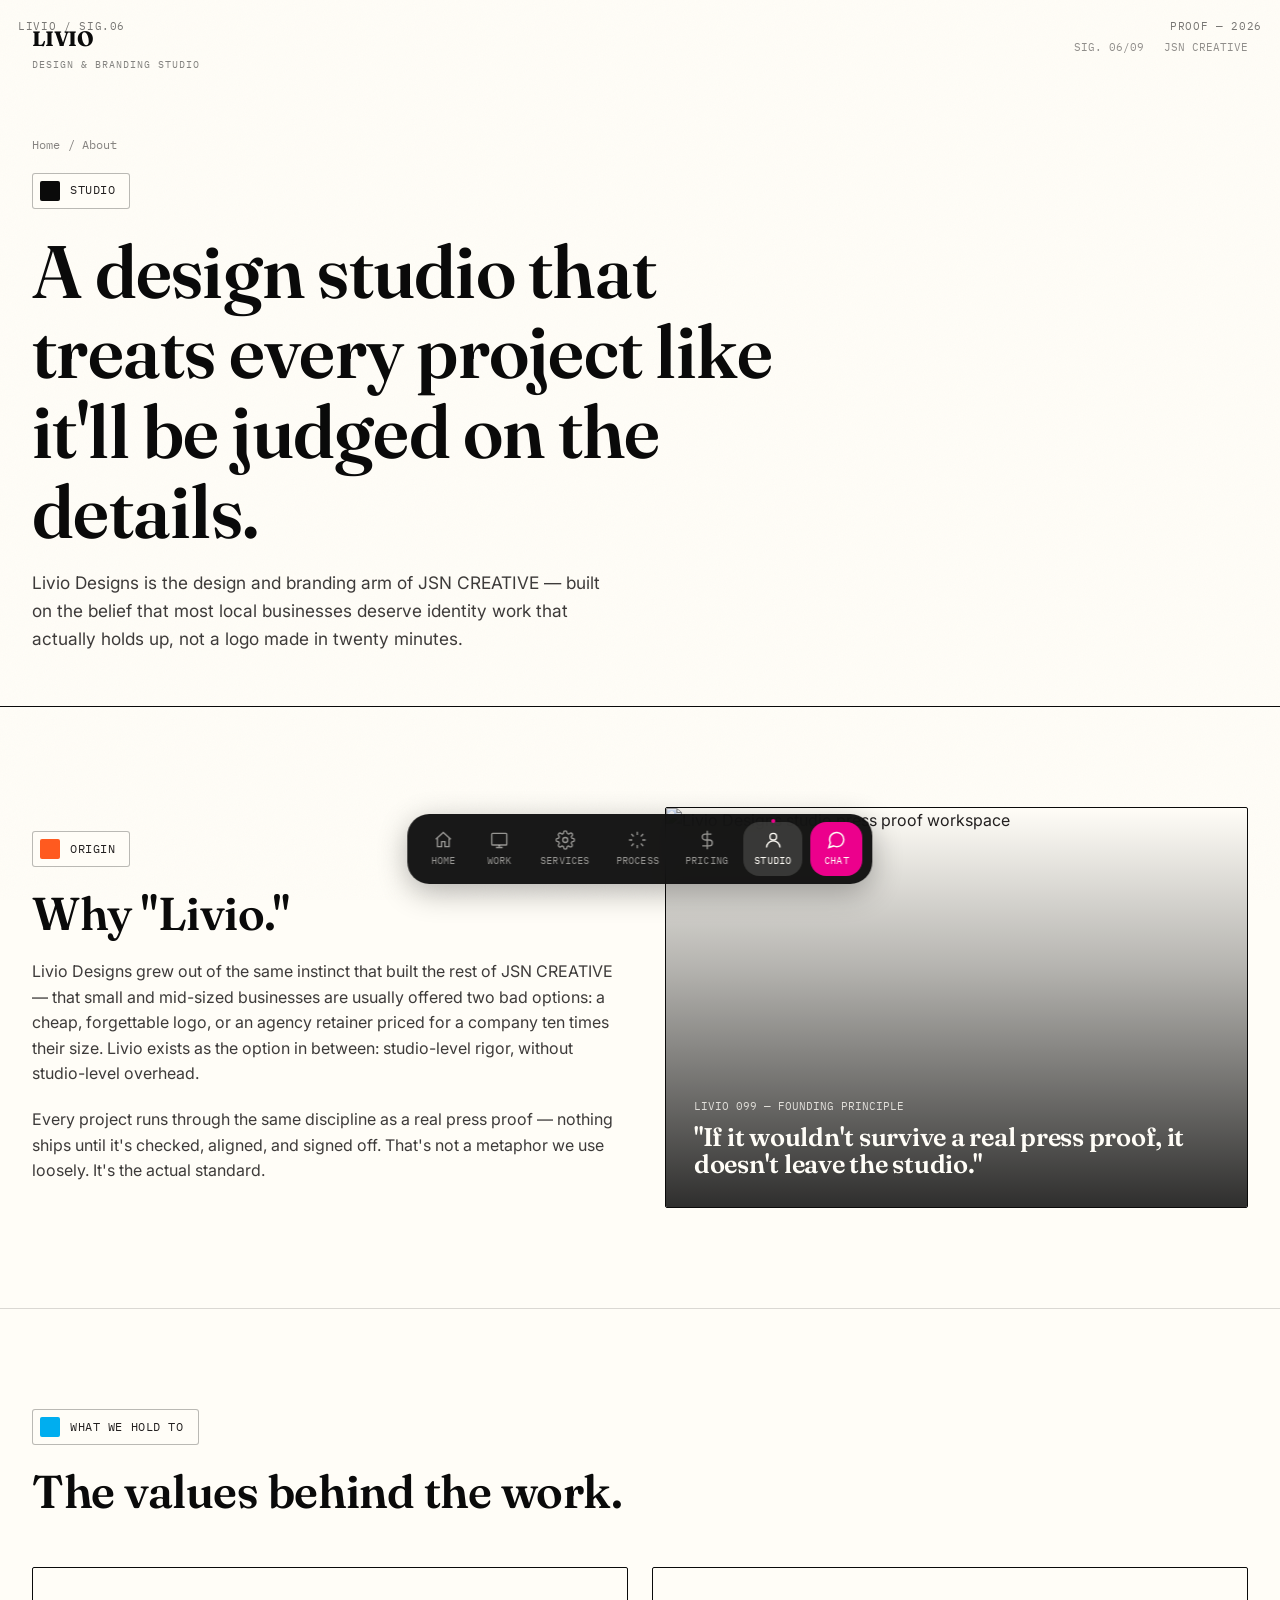
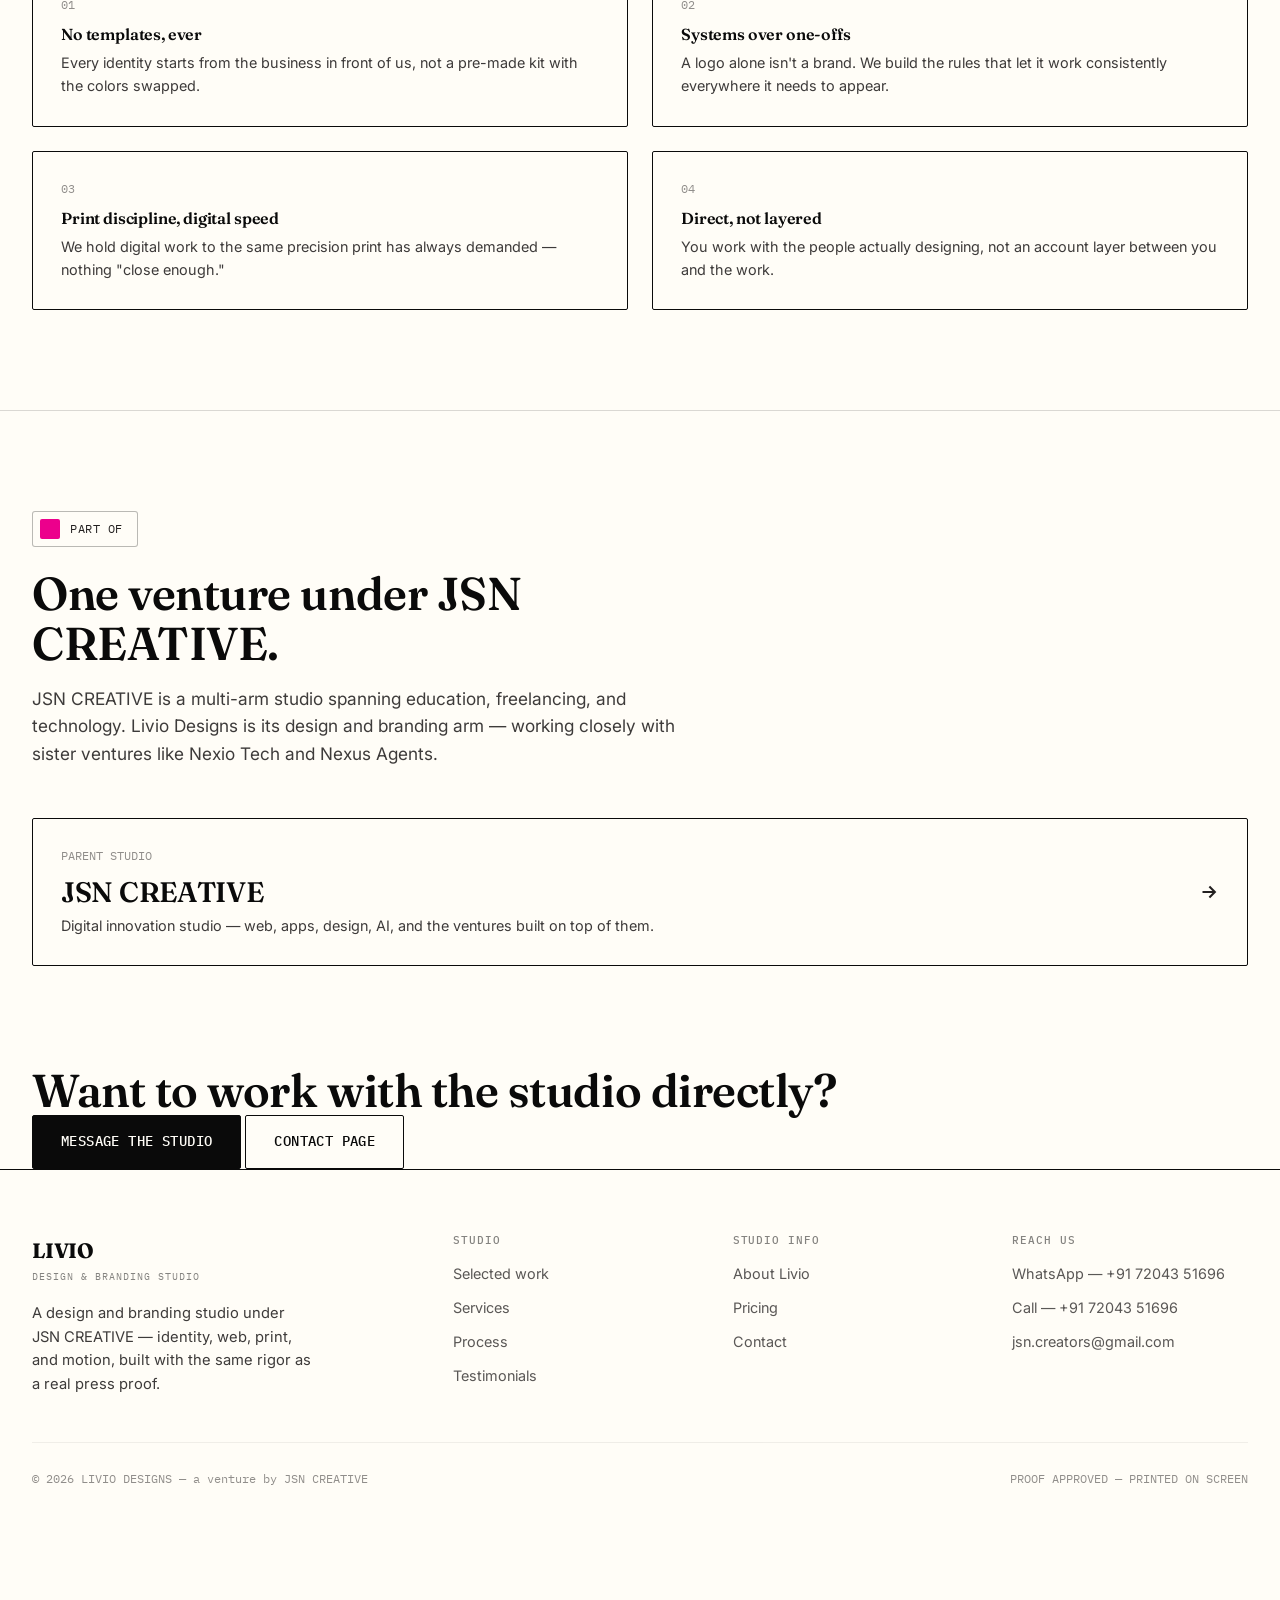
==== commit 73064cba: "Add favicon and complete studio imagery across all pages" ====
--- a/about.html
+++ b/about.html
@@ -5,6 +5,7 @@
 <meta name="viewport" content="width=device-width, initial-scale=1.0">
 <title>About — Livio Designs</title>
 <meta name="description" content="Livio Designs is the design and branding studio arm of JSN CREATIVE — identity, web, and print built with studio-level rigor.">
+<link rel="icon" type="image/svg+xml" href="img/favicon.svg">
 <link rel="stylesheet" href="css/core.css">
 <link rel="stylesheet" href="css/inner.css">
 </head>
--- a/css/inner.css
+++ b/css/inner.css
@@ -49,9 +49,12 @@
 .service-list { display: flex; flex-direction: column; gap: 14px; margin: 24px 0 30px; }
 .service-list li { display: flex; gap: 12px; align-items: flex-start; font-size: 0.94rem; }
 .service-list li::before { content: '—'; font-family: var(--font-mono); opacity: 0.5; flex-shrink: 0; }
-.service-swatch-block { aspect-ratio: 16/11; border: 1.5px solid var(--ink); border-radius: 2px; display: flex; flex-direction: column; justify-content: space-between; padding: 28px; position: relative; overflow: hidden; }
-.service-swatch-block .sw-code { font-family: var(--font-mono); font-size: 0.9rem; color: var(--stock); position: relative; z-index: 2; }
-.service-swatch-block .sw-title { font-family: var(--font-display); font-size: 1.6rem; color: var(--stock); position: relative; z-index: 2; }
+.service-swatch-block { aspect-ratio: 16/11; border: 1.5px solid var(--ink); border-radius: 2px; display: flex; flex-direction: column; justify-content: space-between; padding: 24px; position: relative; overflow: hidden; }
+.service-swatch-block img { position: absolute; inset: 0; width: 100%; height: 100%; object-fit: cover; z-index: 1; transition: transform 0.5s ease; }
+@media (hover: hover) { .service-swatch-block:hover img { transform: scale(1.05); } }
+.service-swatch-block::after { content: ''; position: absolute; inset: 0; background: linear-gradient(to top, rgba(10,10,10,0.85) 0%, rgba(10,10,10,0.3) 65%, transparent 100%); z-index: 2; }
+.service-swatch-block .sw-code { font-family: var(--font-mono); font-size: 0.85rem; color: var(--stock); position: relative; z-index: 3; background: rgba(10,10,10,0.6); padding: 4px 10px; border-radius: 2px; width: max-content; backdrop-filter: blur(4px); }
+.service-swatch-block .sw-title { font-family: var(--font-display); font-size: 1.6rem; color: var(--stock); position: relative; z-index: 3; }
 
 /* ===== Process ===== */
 .process-steps { display: flex; flex-direction: column; }
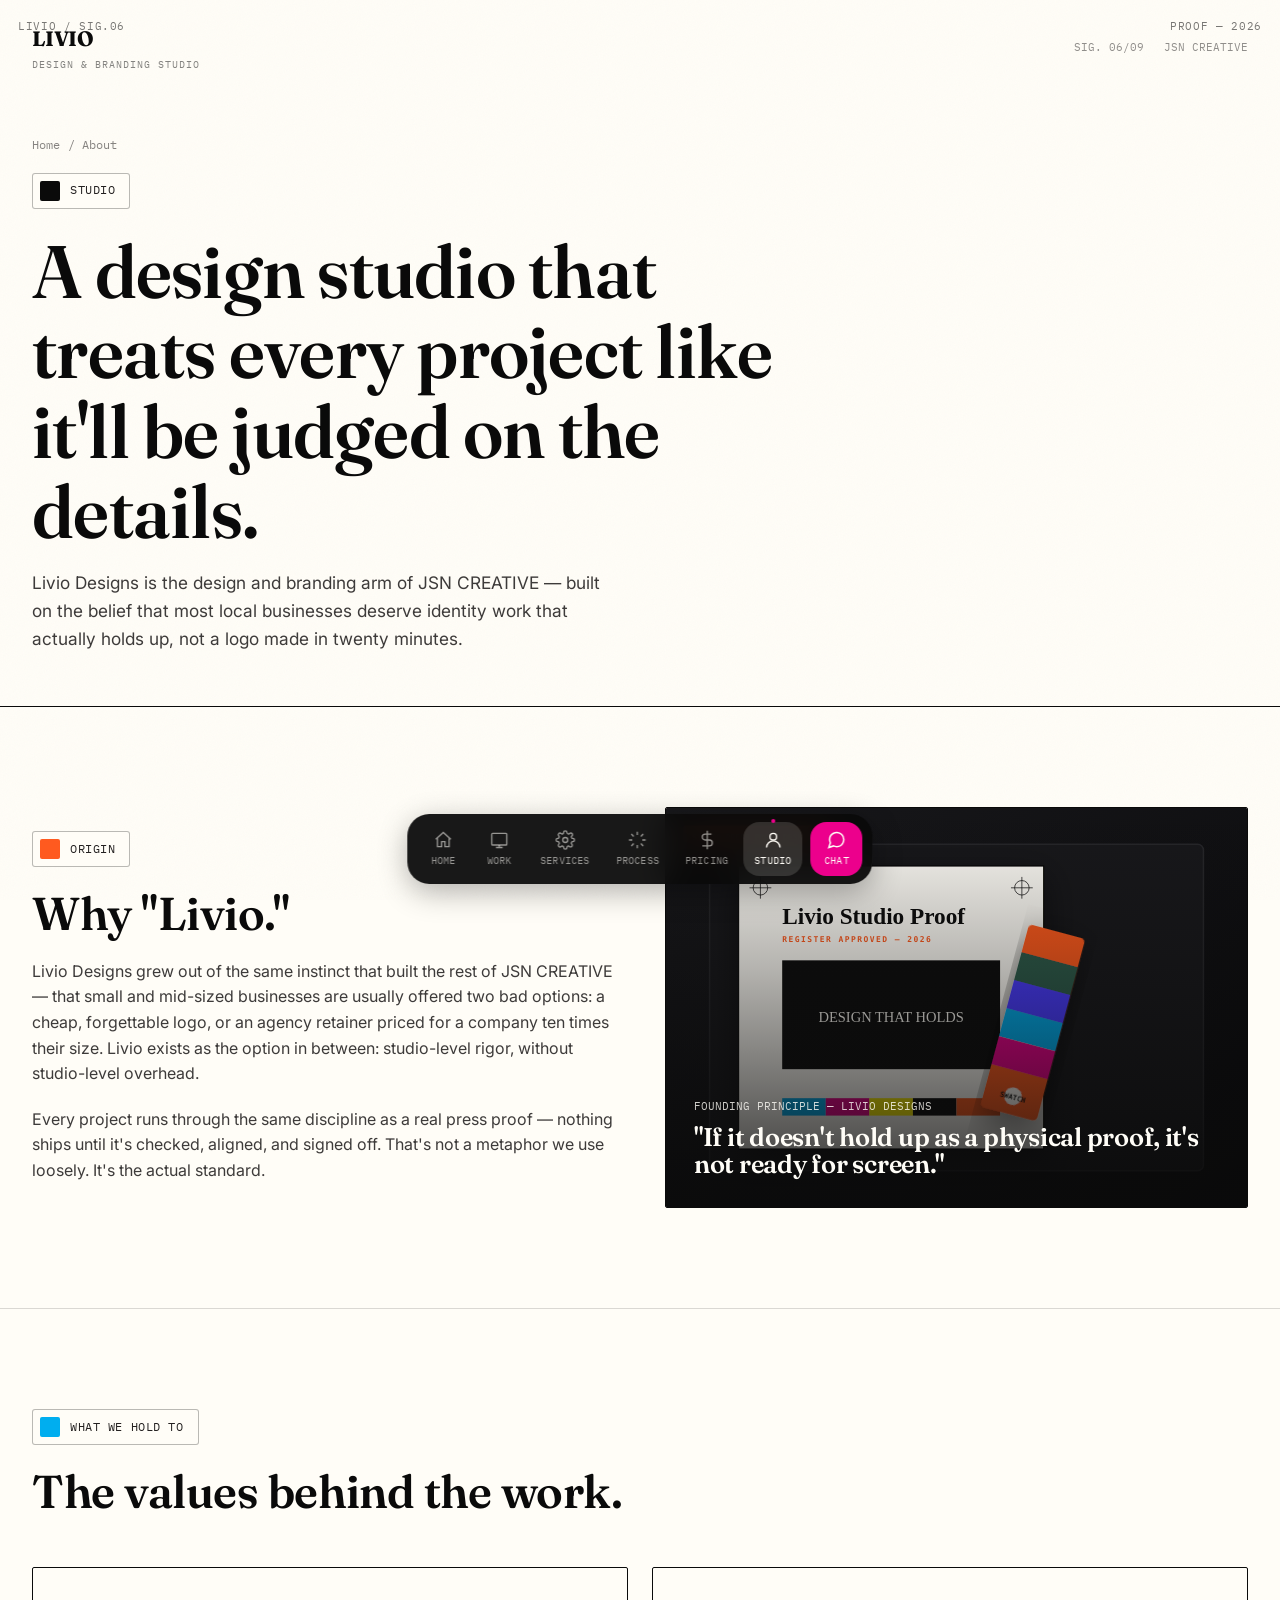
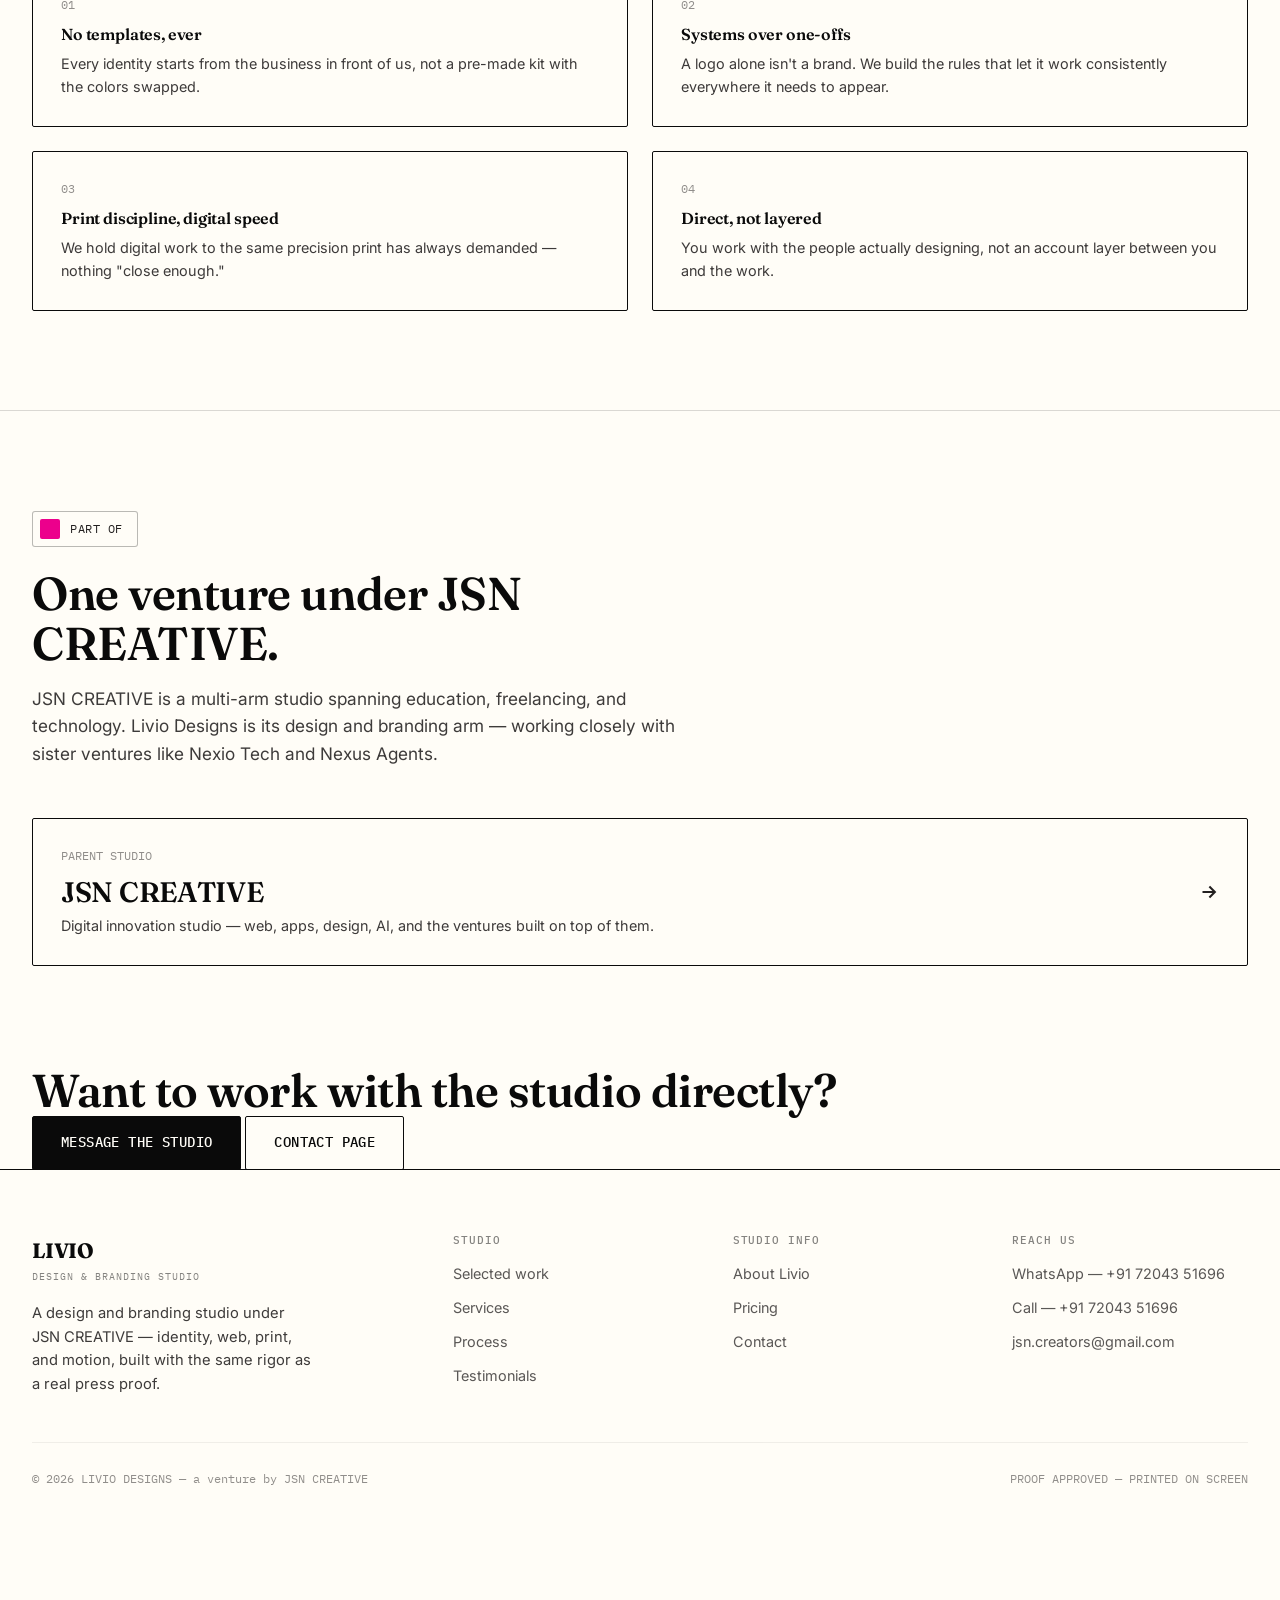
==== commit 38e7a868: "Add favicon and complete studio imagery across all pages" ====
--- a/about.html
+++ b/about.html
@@ -46,9 +46,9 @@
         <p>Every project runs through the same discipline as a real press proof — nothing ships until it's checked, aligned, and signed off. That's not a metaphor we use loosely. It's the actual standard.</p>
       </div>
       <div class="panel founder-panel reveal">
-        <img src="img/about-studio.png" alt="Livio Designs studio press proof workspace" loading="lazy">
-        <div class="fp-tag mono">LIVIO 099 — FOUNDING PRINCIPLE</div>
-        <h3>"If it wouldn't survive a real press proof, it doesn't leave the studio."</h3>
+        <img src="img/about-studio.svg" alt="Livio Designs Press Proof Inspection Workbench" loading="lazy">
+        <div class="fp-tag mono">FOUNDING PRINCIPLE — LIVIO DESIGNS</div>
+        <h3>"If it doesn't hold up as a physical proof, it's not ready for screen."</h3>
       </div>
     </div>
   </div>
--- a/css/core.css
+++ b/css/core.css
@@ -244,12 +244,91 @@
 .grid-3 { grid-template-columns: repeat(3, 1fr); }
 .grid-4 { grid-template-columns: repeat(4, 1fr); }
 
+/* ===== Professional Keyframes & Micro-Animations ===== */
+@keyframes pulseGlow {
+  0%, 100% { opacity: 0.8; transform: scale(1); }
+  50% { opacity: 1; transform: scale(1.04); }
+}
+
+@keyframes plateSnap {
+  0% { transform: scale(0.96) translate(0, 0); opacity: 0.7; }
+  50% { transform: scale(1.02) translate(-2px, -2px); }
+  100% { transform: scale(1) translate(0, 0); opacity: 1; }
+}
+
+@keyframes shimmerSlide {
+  0% { transform: translateX(-100%); }
+  100% { transform: translateX(100%); }
+}
+
+@keyframes marqueeInfinite {
+  0% { transform: translateX(0); }
+  100% { transform: translateX(-50%); }
+}
+
+/* Smooth Scroll Reveal */
+.reveal {
+  opacity: 0;
+  transform: translateY(32px);
+  will-change: opacity, transform;
+  transition: opacity 0.75s cubic-bezier(0.16, 1, 0.3, 1), transform 0.75s cubic-bezier(0.16, 1, 0.3, 1);
+}
+.reveal.is-visible, body:not(.js-active) .reveal {
+  opacity: 1;
+  transform: translateY(0);
+}
+
+/* Panel & Card Hover Elevation */
 .panel {
   border: 1.5px solid var(--ink);
   border-radius: 2px;
   background: var(--stock);
   position: relative;
-}
+  transition: transform 0.35s cubic-bezier(0.16, 1, 0.3, 1), box-shadow 0.35s cubic-bezier(0.16, 1, 0.3, 1), border-color 0.35s ease;
+}
+@media (hover: hover) {
+  .panel:hover {
+    transform: translateY(-4px);
+    box-shadow: 0 16px 36px rgba(10,10,10,0.08);
+    border-color: var(--ink);
+  }
+}
+
+/* Button Animations */
+.btn {
+  position: relative;
+  overflow: hidden;
+  transition: transform 0.25s cubic-bezier(0.16, 1, 0.3, 1), background-color 0.25s ease, box-shadow 0.25s ease, border-color 0.25s ease;
+}
+@media (hover: hover) {
+  .btn:hover {
+    transform: translateY(-2px);
+  }
+  .btn-primary:hover {
+    background: var(--cyan);
+    box-shadow: 4px 4px 0 var(--ink);
+  }
+  .btn-ghost:hover {
+    background: var(--ink);
+    color: var(--stock);
+  }
+}
+.btn:active {
+  transform: translateY(0) scale(0.98);
+}
+
+/* Mobile Drawer Staggered Link Animation */
+.mobile-drawer.is-open .mobile-drawer-links a {
+  animation: plateSnap 0.4s cubic-bezier(0.16, 1, 0.3, 1) forwards;
+}
+.mobile-drawer.is-open .mobile-drawer-links a:nth-child(1) { animation-delay: 0.05s; }
+.mobile-drawer.is-open .mobile-drawer-links a:nth-child(2) { animation-delay: 0.1s; }
+.mobile-drawer.is-open .mobile-drawer-links a:nth-child(3) { animation-delay: 0.15s; }
+.mobile-drawer.is-open .mobile-drawer-links a:nth-child(4) { animation-delay: 0.2s; }
+.mobile-drawer.is-open .mobile-drawer-links a:nth-child(5) { animation-delay: 0.25s; }
+.mobile-drawer.is-open .mobile-drawer-links a:nth-child(6) { animation-delay: 0.3s; }
+.mobile-drawer.is-open .mobile-drawer-links a:nth-child(7) { animation-delay: 0.35s; }
+.mobile-drawer.is-open .mobile-drawer-links a:nth-child(8) { animation-delay: 0.4s; }
 
 /* Top utility bar */
 .topbar {
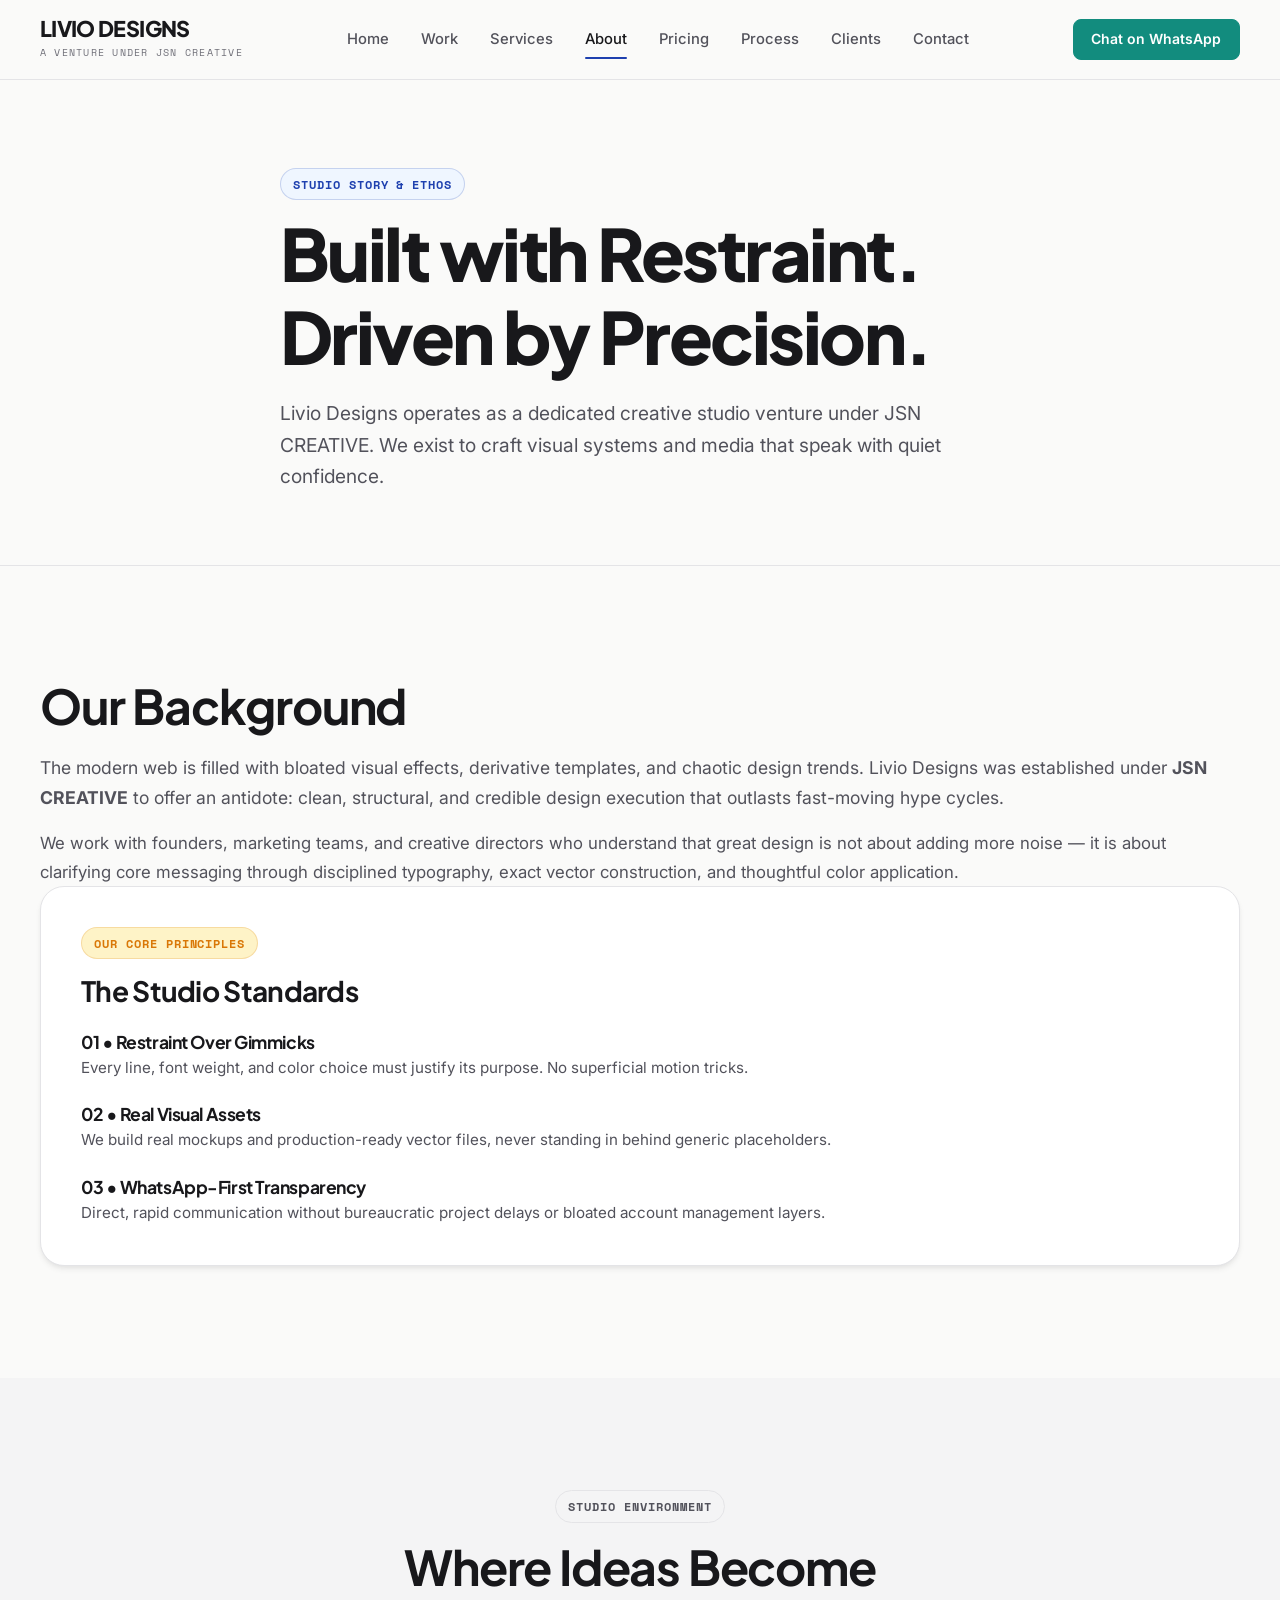
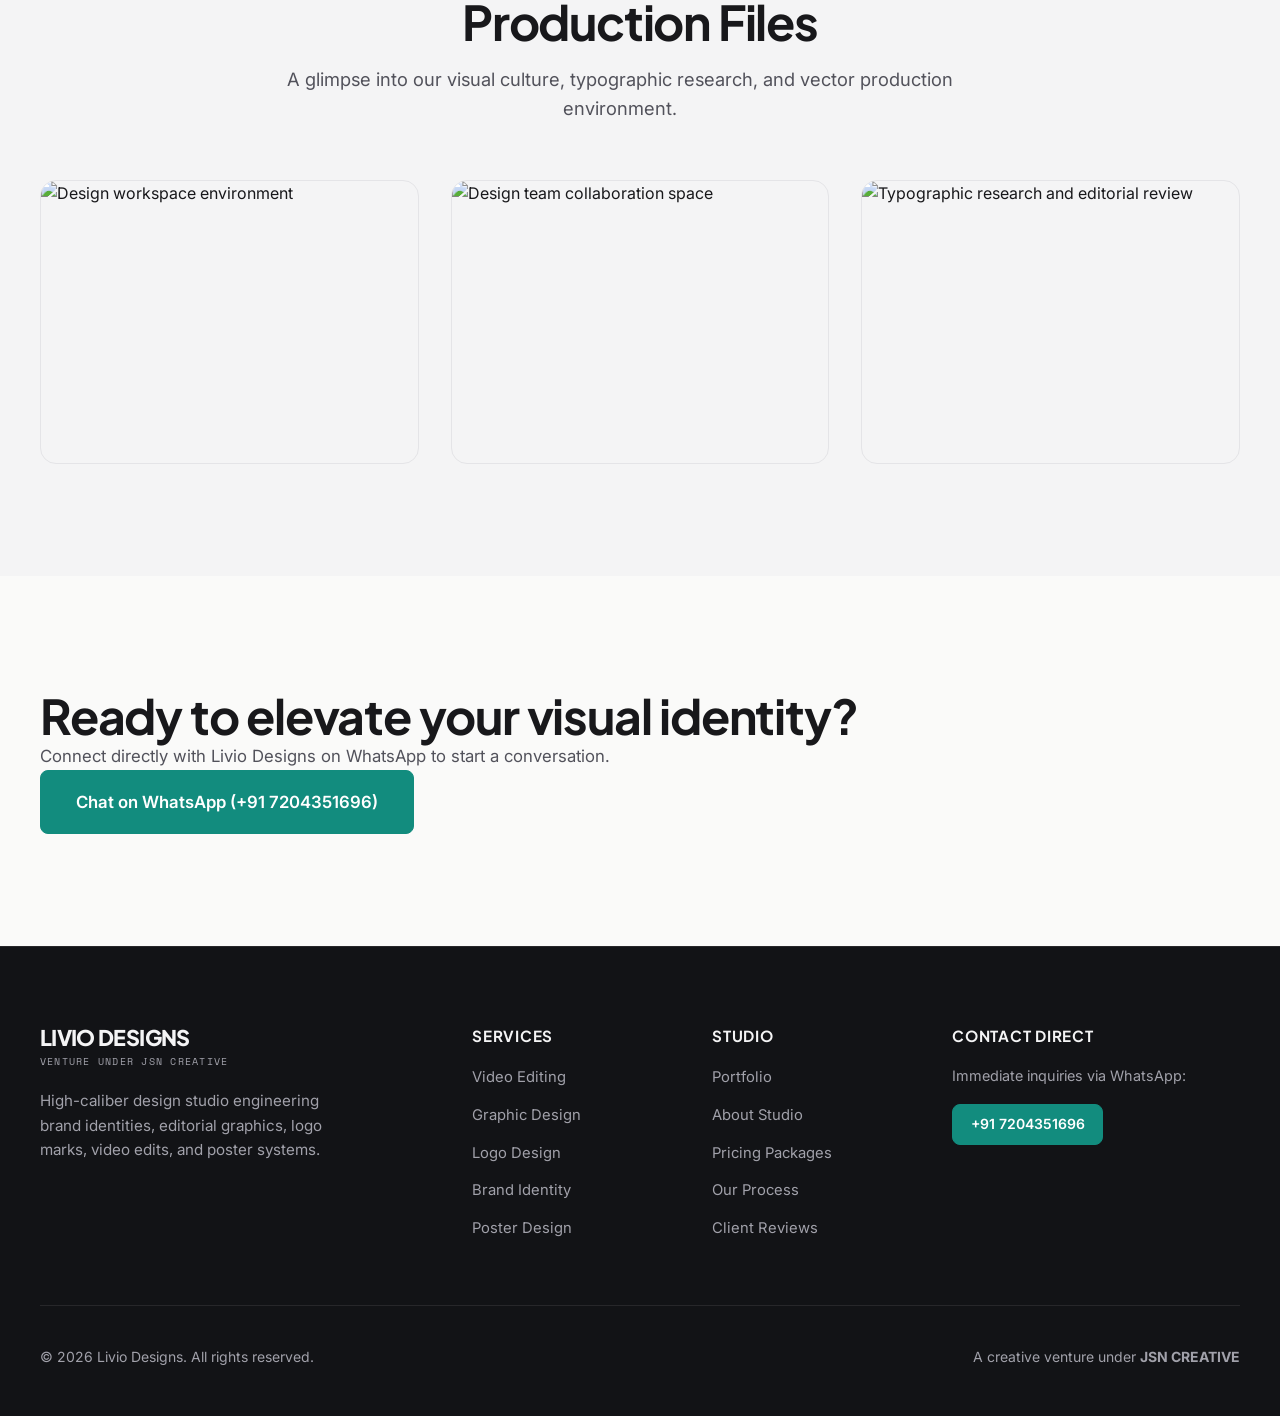
==== commit 61ea1a34: "Add favicon and complete studio imagery across all pages" ====
--- a/about.html
+++ b/about.html
@@ -1,195 +1,193 @@
 <!DOCTYPE html>
 <html lang="en">
 <head>
-<meta charset="UTF-8">
-<meta name="viewport" content="width=device-width, initial-scale=1.0">
-<title>About — Livio Designs</title>
-<meta name="description" content="Livio Designs is the design and branding studio arm of JSN CREATIVE — identity, web, and print built with studio-level rigor.">
-<link rel="icon" type="image/svg+xml" href="img/favicon.svg">
-<link rel="stylesheet" href="css/core.css">
-<link rel="stylesheet" href="css/inner.css">
+  <meta charset="UTF-8">
+  <meta name="viewport" content="width=device-width, initial-scale=1.0">
+  <title>About Livio Designs — A Venture Under JSN CREATIVE</title>
+  <meta name="description" content="Learn about Livio Designs story, design philosophy, and backing by JSN CREATIVE. Clean, credible design execution without gimmicks.">
+  <link rel="icon" type="image/svg+xml" href="img/favicon.svg">
+  <link rel="stylesheet" href="css/core.css">
+  <link rel="stylesheet" href="css/inner.css">
 </head>
 <body>
-<div class="folio folio-tl">LIVIO / SIG.06</div>
-<div class="folio folio-tr">PROOF — 2026</div>
 
-<div class="wrap">
-  <div class="topbar">
-    <a href="index.html" class="topbar-logo">LIVIO<span class="sub">DESIGN &amp; BRANDING STUDIO</span></a>
-    <div class="topbar-meta mono">
-      <span>SIG. 06/09</span>
-      <span>JSN CREATIVE</span>
+  <!-- Header / Navigation -->
+  <header class="header">
+    <div class="wrap header-inner">
+      <a href="index.html" class="brand-logo" aria-label="Livio Designs Home">
+        <span class="brand-name">LIVIO DESIGNS</span>
+        <span class="brand-sub">A VENTURE UNDER JSN CREATIVE</span>
+      </a>
+
+      <nav class="nav-desktop" aria-label="Main Navigation">
+        <a href="index.html" class="nav-link">Home</a>
+        <a href="work.html" class="nav-link">Work</a>
+        <a href="services.html" class="nav-link">Services</a>
+        <a href="about.html" class="nav-link active">About</a>
+        <a href="pricing.html" class="nav-link">Pricing</a>
+        <a href="process.html" class="nav-link">Process</a>
+        <a href="testimonials.html" class="nav-link">Clients</a>
+        <a href="contact.html" class="nav-link">Contact</a>
+      </nav>
+
+      <div class="header-cta">
+        <a href="https://wa.me/917204351696?text=Hi%20Livio%20Designs%2C%20I'm%20interested%20in%20learning%20more%20about%20working%20with%20your%20studio." target="_blank" rel="noopener" class="btn btn-whatsapp btn-sm">
+          Chat on WhatsApp
+        </a>
+      </div>
+
+      <button class="mobile-toggle" aria-label="Toggle navigation menu" aria-expanded="false">
+        <svg width="22" height="22" viewBox="0 0 24 24" fill="none" stroke="currentColor" stroke-width="2" stroke-linecap="round"><path d="M4 6h16M4 12h16M4 18h16"/></svg>
+      </button>
     </div>
-    <button class="mobile-nav-toggle" aria-label="Open menu">
-      <span>Menu</span>
-      <svg viewBox="0 0 24 24" fill="none" stroke="currentColor" stroke-width="2"><path d="M4 6h16M4 12h16M4 18h16"/></svg>
-    </button>
+  </header>
+
+  <!-- Mobile Overlay Menu -->
+  <div class="mobile-menu">
+    <ul class="mobile-nav-list">
+      <li><a href="index.html" class="mobile-nav-link">Home</a></li>
+      <li><a href="work.html" class="mobile-nav-link">Work</a></li>
+      <li><a href="services.html" class="mobile-nav-link">Services</a></li>
+      <li><a href="about.html" class="mobile-nav-link active">About Studio</a></li>
+      <li><a href="pricing.html" class="mobile-nav-link">Pricing &amp; Packages</a></li>
+      <li><a href="process.html" class="mobile-nav-link">Our Process</a></li>
+      <li><a href="testimonials.html" class="mobile-nav-link">Client Reviews</a></li>
+      <li><a href="contact.html" class="mobile-nav-link">Contact Us</a></li>
+    </ul>
   </div>
-</div>
 
-<div class="page-head">
-  <div class="wrap">
-    <div class="breadcrumb"><a href="index.html">Home</a> / About</div>
-    <div class="chip"><span class="swatch" style="background:var(--ink);"></span><span class="code">STUDIO</span></div>
-    <h1>A design studio that treats every project like it'll be judged on the details.</h1>
-    <p>Livio Designs is the design and branding arm of JSN CREATIVE — built on the belief that most local businesses deserve identity work that actually holds up, not a logo made in twenty minutes.</p>
-  </div>
-</div>
+  <!-- Page Header -->
+  <section class="page-header">
+    <div class="wrap page-header-inner">
+      <span class="spec-tag spec-tag-blue">STUDIO STORY &amp; ETHOS</span>
+      <h1>Built with Restraint. Driven by Precision.</h1>
+      <p>Livio Designs operates as a dedicated creative studio venture under JSN CREATIVE. We exist to craft visual systems and media that speak with quiet confidence.</p>
+    </div>
+  </section>
 
-<section class="section">
-  <div class="wrap">
-    <div class="grid about-grid">
-      <div class="reveal">
-        <div class="chip"><span class="swatch" style="background:var(--chip-orange);"></span><span class="code">ORIGIN</span></div>
-        <h2>Why "Livio."</h2>
-        <p style="margin:20px 0;">Livio Designs grew out of the same instinct that built the rest of JSN CREATIVE — that small and mid-sized businesses are usually offered two bad options: a cheap, forgettable logo, or an agency retainer priced for a company ten times their size. Livio exists as the option in between: studio-level rigor, without studio-level overhead.</p>
-        <p>Every project runs through the same discipline as a real press proof — nothing ships until it's checked, aligned, and signed off. That's not a metaphor we use loosely. It's the actual standard.</p>
-      </div>
-      <div class="panel founder-panel reveal">
-        <img src="img/about-studio.svg" alt="Livio Designs Press Proof Inspection Workbench" loading="lazy">
-        <div class="fp-tag mono">FOUNDING PRINCIPLE — LIVIO DESIGNS</div>
-        <h3>"If it doesn't hold up as a physical proof, it's not ready for screen."</h3>
+  <!-- Story & Philosophy Section -->
+  <section class="section">
+    <div class="wrap">
+      <div class="studio-intro-grid" style="align-items: flex-start;">
+        <div class="reveal">
+          <h2>Our Background</h2>
+          <p style="margin-top: 1.25rem; font-size: 1.1rem; line-height: 1.7; color: var(--text-secondary);">
+            The modern web is filled with bloated visual effects, derivative templates, and chaotic design trends. Livio Designs was established under <strong>JSN CREATIVE</strong> to offer an antidote: clean, structural, and credible design execution that outlasts fast-moving hype cycles.
+          </p>
+          <p style="margin-top: 1rem; line-height: 1.7; color: var(--text-secondary);">
+            We work with founders, marketing teams, and creative directors who understand that great design is not about adding more noise — it is about clarifying core messaging through disciplined typography, exact vector construction, and thoughtful color application.
+          </p>
+        </div>
+
+        <div class="reveal" style="background: var(--bg-surface); padding: 2.5rem; border-radius: var(--radius-xl); border: 1px solid var(--border-color); box-shadow: var(--shadow-md);">
+          <span class="spec-tag spec-tag-accent" style="margin-bottom: 1rem;">OUR CORE PRINCIPLES</span>
+          <h3 style="margin-bottom: 1.5rem;">The Studio Standards</h3>
+
+          <div style="display: flex; flex-direction: column; gap: 1.5rem;">
+            <div>
+              <h4 style="font-size: 1.1rem; margin-bottom: 0.25rem;">01 &bull; Restraint Over Gimmicks</h4>
+              <p style="font-size: 0.95rem;">Every line, font weight, and color choice must justify its purpose. No superficial motion tricks.</p>
+            </div>
+            <div>
+              <h4 style="font-size: 1.1rem; margin-bottom: 0.25rem;">02 &bull; Real Visual Assets</h4>
+              <p style="font-size: 0.95rem;">We build real mockups and production-ready vector files, never standing in behind generic placeholders.</p>
+            </div>
+            <div>
+              <h4 style="font-size: 1.1rem; margin-bottom: 0.25rem;">03 &bull; WhatsApp-First Transparency</h4>
+              <p style="font-size: 0.95rem;">Direct, rapid communication without bureaucratic project delays or bloated account management layers.</p>
+            </div>
+          </div>
+        </div>
       </div>
     </div>
-  </div>
-</section>
+  </section>
 
-<div class="divider-heavy"></div>
+  <!-- Studio Media Showcase -->
+  <section class="section" style="background: var(--bg-subtle);">
+    <div class="wrap">
+      <div class="section-header text-center reveal">
+        <span class="spec-tag">STUDIO ENVIRONMENT</span>
+        <h2>Where Ideas Become Production Files</h2>
+        <p>A glimpse into our visual culture, typographic research, and vector production environment.</p>
+      </div>
 
-<section class="section">
-  <div class="wrap">
-    <div class="section-head reveal">
-      <div class="chip"><span class="swatch" style="background:var(--cyan);"></span><span class="code">WHAT WE HOLD TO</span></div>
-      <h2>The values behind the work.</h2>
-    </div>
-    <div class="grid value-grid">
-      <div class="panel value-card reveal"><div class="v-num mono">01</div><h4>No templates, ever</h4><p>Every identity starts from the business in front of us, not a pre-made kit with the colors swapped.</p></div>
-      <div class="panel value-card reveal"><div class="v-num mono">02</div><h4>Systems over one-offs</h4><p>A logo alone isn't a brand. We build the rules that let it work consistently everywhere it needs to appear.</p></div>
-      <div class="panel value-card reveal"><div class="v-num mono">03</div><h4>Print discipline, digital speed</h4><p>We hold digital work to the same precision print has always demanded — nothing "close enough."</p></div>
-      <div class="panel value-card reveal"><div class="v-num mono">04</div><h4>Direct, not layered</h4><p>You work with the people actually designing, not an account layer between you and the work.</p></div>
-    </div>
-  </div>
-</section>
-
-<div class="divider-heavy"></div>
-
-<section class="section">
-  <div class="wrap">
-    <div class="section-head reveal">
-      <div class="chip"><span class="swatch" style="background:var(--magenta);"></span><span class="code">PART OF</span></div>
-      <h2>One venture under JSN CREATIVE.</h2>
-      <p>JSN CREATIVE is a multi-arm studio spanning education, freelancing, and technology. Livio Designs is its design and branding arm — working closely with sister ventures like Nexio Tech and Nexus Agents.</p>
-    </div>
-    <a href="https://www.jsncreative.studio" target="_blank" rel="noopener" class="panel value-card reveal" style="display:flex; flex-direction:row; align-items:center; justify-content:space-between; gap:24px; flex-wrap:wrap;">
-      <div>
-        <div class="v-num mono">PARENT STUDIO</div>
-        <h3 style="margin:6px 0;">JSN CREATIVE</h3>
-        <p style="margin-bottom:0;">Digital innovation studio — web, apps, design, AI, and the ventures built on top of them.</p>
-      </div>
-      <svg viewBox="0 0 16 16" fill="none" stroke="currentColor" stroke-width="1.5" style="width:22px;height:22px;flex-shrink:0;"><path d="M4 8h8M9 4l4 4-4 4"/></svg>
-    </a>
-  </div>
-</section>
-
-<section class="cta-band">
-  <div class="wrap reveal">
-    <h2>Want to work with the studio directly?</h2>
-    <div class="cta-actions">
-      <a href="https://wa.me/917204351696?text=Hi%20Livio%20Designs%2C%20I'd%20like%20to%20learn%20more%20about%20the%20studio." target="_blank" rel="noopener" class="btn btn-primary">Message the studio</a>
-      <a href="contact.html" class="btn btn-ghost">Contact page</a>
-    </div>
-  </div>
-</section>
-
-
-<footer class="footer">
-  <div class="wrap">
-    <div class="footer-grid">
-      <div class="footer-brand">
-        <a href="index.html" class="topbar-logo">LIVIO<span class="sub">DESIGN &amp; BRANDING STUDIO</span></a>
-        <p>A design and branding studio under JSN CREATIVE — identity, web, print, and motion, built with the same rigor as a real press proof.</p>
-      </div>
-      <div class="footer-col">
-        <h4>Studio</h4>
-        <a href="work.html">Selected work</a>
-        <a href="services.html">Services</a>
-        <a href="process.html">Process</a>
-        <a href="testimonials.html">Testimonials</a>
-      </div>
-      <div class="footer-col">
-        <h4>Studio Info</h4>
-        <a href="about.html">About Livio</a>
-        <a href="pricing.html">Pricing</a>
-        <a href="contact.html">Contact</a>
-      </div>
-      <div class="footer-col">
-        <h4>Reach us</h4>
-        <a href="https://wa.me/917204351696?text=Hi%20Livio%20Designs%2C%20I%20have%20a%20question." target="_blank" rel="noopener">WhatsApp — +91 72043 51696</a>
-        <a href="tel:+917204351696">Call — +91 72043 51696</a>
-        <a href="mailto:jsn.creators@gmail.com">jsn.creators@gmail.com</a>
+      <div style="display: grid; grid-template-columns: repeat(auto-fit, minmax(300px, 1fr)); gap: 2rem;">
+        <div class="reveal" style="border-radius: var(--radius-lg); overflow: hidden; border: 1px solid var(--border-color); aspect-ratio: 4/3;">
+          <img src="https://images.unsplash.com/photo-1600132806370-bf17e65e942f?auto=format&fit=crop&w=800&q=80" alt="Design workspace environment" style="width:100%; height:100%; object-fit:cover;">
+        </div>
+        <div class="reveal" style="border-radius: var(--radius-lg); overflow: hidden; border: 1px solid var(--border-color); aspect-ratio: 4/3;">
+          <img src="https://images.unsplash.com/photo-1522071820081-009f0129c71c?auto=format&fit=crop&w=800&q=80" alt="Design team collaboration space" style="width:100%; height:100%; object-fit:cover;">
+        </div>
+        <div class="reveal" style="border-radius: var(--radius-lg); overflow: hidden; border: 1px solid var(--border-color); aspect-ratio: 4/3;">
+          <img src="https://images.unsplash.com/photo-1507238691740-187a5b1d37b8?auto=format&fit=crop&w=800&q=80" alt="Typographic research and editorial review" style="width:100%; height:100%; object-fit:cover;">
+        </div>
       </div>
     </div>
-    <div class="footer-bottom">
-      <span>© 2026 LIVIO DESIGNS — a venture by <a href="https://www.jsncreative.studio" target="_blank" rel="noopener" style="opacity:1;">JSN CREATIVE</a></span>
-      <span>PROOF APPROVED — PRINTED ON SCREEN</span>
+  </section>
+
+  <!-- CTA Banner Section -->
+  <section class="section wrap">
+    <div class="cta-banner reveal">
+      <h2>Ready to elevate your visual identity?</h2>
+      <p>Connect directly with Livio Designs on WhatsApp to start a conversation.</p>
+      <div class="cta-actions">
+        <a href="https://wa.me/917204351696?text=Hi%20Livio%20Designs%2C%20I'd%20like%20to%20discuss%20working%20with%20your%20studio." target="_blank" rel="noopener" class="btn btn-whatsapp btn-lg">
+          Chat on WhatsApp (+91 7204351696)
+        </a>
+      </div>
     </div>
-  </div>
-</footer>
+  </section>
 
-<nav class="dock-nav" aria-label="Primary">
-  <a href="index.html" class="dock-item" data-page="index.html">
-    <svg viewBox="0 0 24 24" fill="none" stroke="currentColor" stroke-width="1.6"><path d="M3 11l9-8 9 8M5 10v10h5v-6h4v6h5V10"/></svg>
-    <span>Home</span>
-  </a>
-  <a href="work.html" class="dock-item" data-page="work.html">
-    <svg viewBox="0 0 24 24" fill="none" stroke="currentColor" stroke-width="1.6"><rect x="3" y="4" width="18" height="14" rx="1"/><path d="M8 21h8M12 18v3"/></svg>
-    <span>Work</span>
-  </a>
-  <a href="services.html" class="dock-item" data-page="services.html">
-    <svg viewBox="0 0 24 24" fill="none" stroke="currentColor" stroke-width="1.6"><circle cx="12" cy="12" r="3"/><path d="M19.4 15a1.65 1.65 0 00.33 1.82l.06.06a2 2 0 11-2.83 2.83l-.06-.06a1.65 1.65 0 00-1.82-.33 1.65 1.65 0 00-1 1.51V21a2 2 0 01-4 0v-.09A1.65 1.65 0 009 19.4a1.65 1.65 0 00-1.82.33l-.06.06a2 2 0 11-2.83-2.83l.06-.06A1.65 1.65 0 004.68 15a1.65 1.65 0 00-1.51-1H3a2 2 0 010-4h.09A1.65 1.65 0 004.6 9a1.65 1.65 0 00-.33-1.82l-.06-.06a2 2 0 112.83-2.83l.06.06A1.65 1.65 0 009 4.6a1.65 1.65 0 001-1.51V3a2 2 0 014 0v.09A1.65 1.65 0 0015.4 4.6a1.65 1.65 0 001.82-.33l.06-.06a2 2 0 112.83 2.83l-.06.06A1.65 1.65 0 0019.4 9c.2.4.51.73.9 1H21a2 2 0 010 4h-.09a1.65 1.65 0 00-1.51 1z"/></svg>
-    <span>Services</span>
-  </a>
-  <a href="process.html" class="dock-item" data-page="process.html">
-    <svg viewBox="0 0 24 24" fill="none" stroke="currentColor" stroke-width="1.6"><path d="M12 2v4M12 18v4M4.9 4.9l2.8 2.8M16.3 16.3l2.8 2.8M2 12h4M18 12h4M4.9 19.1l2.8-2.8M16.3 7.7l2.8-2.8"/></svg>
-    <span>Process</span>
-  </a>
-  <a href="pricing.html" class="dock-item" data-page="pricing.html">
-    <svg viewBox="0 0 24 24" fill="none" stroke="currentColor" stroke-width="1.6"><path d="M12 1v22M17 5H9.5a3.5 3.5 0 000 7h5a3.5 3.5 0 010 7H6"/></svg>
-    <span>Pricing</span>
-  </a>
-  <a href="about.html" class="dock-item" data-page="about.html">
-    <svg viewBox="0 0 24 24" fill="none" stroke="currentColor" stroke-width="1.6"><circle cx="12" cy="8" r="4"/><path d="M4 21c0-4.4 3.6-8 8-8s8 3.6 8 8"/></svg>
-    <span>Studio</span>
-  </a>
-  <a href="https://wa.me/917204351696?text=Hi%20Livio%20Designs%2C%20I%20want%20to%20start%20a%20project." target="_blank" rel="noopener" class="dock-item dock-cta">
-    <svg viewBox="0 0 24 24" fill="none" stroke="currentColor" stroke-width="1.8"><path d="M21 11.5a8.38 8.38 0 01-.9 3.8 8.5 8.5 0 01-7.6 4.7 8.38 8.38 0 01-3.8-.9L3 21l1.9-5.7a8.38 8.38 0 01-.9-3.8 8.5 8.5 0 014.7-7.6 8.38 8.38 0 013.8-.9h.5a8.48 8.48 0 018 8v.5z"/></svg>
-    <span>Chat</span>
-  </a>
-</nav>
+  <!-- Global Footer -->
+  <footer class="footer">
+    <div class="wrap">
+      <div class="footer-grid">
+        <div class="footer-col">
+          <div class="brand-logo">
+            <span class="brand-name">LIVIO DESIGNS</span>
+            <span class="brand-sub">VENTURE UNDER JSN CREATIVE</span>
+          </div>
+          <p class="footer-desc">
+            High-caliber design studio engineering brand identities, editorial graphics, logo marks, video edits, and poster systems.
+          </p>
+        </div>
 
-<!-- Mobile Navigation Drawer Overlay -->
-<div class="mobile-drawer" aria-label="Mobile Navigation">
-  <div>
-    <div class="mobile-drawer-head">
-      <a href="index.html" class="topbar-logo" style="color:var(--stock);">LIVIO<span class="sub" style="color:rgba(255,253,247,0.5);">STUDIO NAV</span></a>
-      <button class="mobile-drawer-close">Close ✕</button>
+        <div class="footer-col">
+          <h4 class="footer-heading">Services</h4>
+          <ul class="footer-links">
+            <li><a href="services.html#video-editing">Video Editing</a></li>
+            <li><a href="services.html#graphic-design">Graphic Design</a></li>
+            <li><a href="services.html#logo-design">Logo Design</a></li>
+            <li><a href="services.html#brand-design">Brand Identity</a></li>
+            <li><a href="services.html#poster-design">Poster Design</a></li>
+          </ul>
+        </div>
+
+        <div class="footer-col">
+          <h4 class="footer-heading">Studio</h4>
+          <ul class="footer-links">
+            <li><a href="work.html">Portfolio</a></li>
+            <li><a href="about.html">About Studio</a></li>
+            <li><a href="pricing.html">Pricing Packages</a></li>
+            <li><a href="process.html">Our Process</a></li>
+            <li><a href="testimonials.html">Client Reviews</a></li>
+          </ul>
+        </div>
+
+        <div class="footer-col">
+          <h4 class="footer-heading">Contact Direct</h4>
+          <p style="color: var(--text-light-muted); font-size: 0.9rem; margin-bottom: 1rem;">Immediate inquiries via WhatsApp:</p>
+          <a href="https://wa.me/917204351696?text=Hi%20Livio%20Designs%2C%20I'd%20like%20to%20discuss%20a%20project." target="_blank" rel="noopener" class="btn btn-whatsapp style-full btn-sm">+91 7204351696</a>
+        </div>
+      </div>
+
+      <div class="footer-bottom">
+        <span>&copy; 2026 Livio Designs. All rights reserved.</span>
+        <span>A creative venture under <strong>JSN CREATIVE</strong></span>
+      </div>
     </div>
-    <nav class="mobile-drawer-links">
-      <a href="index.html">Home <span class="num mono">01</span></a>
-      <a href="work.html">Selected Work <span class="num mono">02</span></a>
-      <a href="services.html">Services <span class="num mono">03</span></a>
-      <a href="process.html">Process <span class="num mono">04</span></a>
-      <a href="pricing.html">Pricing <span class="num mono">05</span></a>
-      <a href="about.html">About Studio <span class="num mono">06</span></a>
-      <a href="testimonials.html">Testimonials <span class="num mono">07</span></a>
-      <a href="contact.html">Contact Us <span class="num mono">08</span></a>
-    </nav>
-  </div>
-  <div class="mobile-drawer-footer">
-    <a href="https://wa.me/917204351696?text=Hi%20Livio%20Designs%2C%20I%20want%20to%20start%20a%20project." target="_blank" rel="noopener" class="btn btn-primary btn-block">Chat on WhatsApp →</a>
-  </div>
-</div>
+  </footer>
 
-<script src="js/main.js" defer></script>
+  <script src="js/main.js"></script>
 </body>
 </html>
--- a/css/core.css
+++ b/css/core.css
@@ -1,394 +1,629 @@
-/* ===================================================================
-   LIVIO DESIGNS — CORE SYSTEM
-   "Press Proof" registration motion x "Swatch Book" chip identity
-=================================================================== */
-
-@import url('https://fonts.googleapis.com/css2?family=Fraunces:opsz,wght@9..144,400;9..144,500;9..144,600;9..144,700;9..144,900&family=Inter:wght@400;500;600;700&family=IBM+Plex+Mono:wght@400;500;600&display=swap');
+/* ==========================================================================
+   LIVIO DESIGNS — CORE STYLES & DESIGN SYSTEM
+   Venture under JSN CREATIVE
+   Aesthetic: Clean, Editorial-Calm, Restrained Studio Portfolio
+   ========================================================================== */
+
+@import url('https://fonts.googleapis.com/css2?family=Inter:wght@300;400;500;600&family=Plus+Jakarta+Sans:wght@500;600;700;800&family=Space+Mono:wght@400;700&display=swap');
 
 :root {
-  --stock: #FFFDF7;
-  --stock-2: #F7F3E9;
-  --ink: #0A0A0A;
-  --ink-soft: #232020;
-
-  --cyan: #00AEEF;
-  --magenta: #EC008C;
-  --yellow: #FFF200;
-
-  --chip-orange: #FF5A1F;
-  --chip-pine: #2D5C4B;
-  --chip-violet: #4A3AFF;
-
-  --line: rgba(10,10,10,0.12);
-  --line-strong: rgba(10,10,10,0.28);
-
-  --font-display: 'Fraunces', serif;
-  --font-body: 'Inter', sans-serif;
-  --font-mono: 'IBM Plex Mono', monospace;
-
-  --maxw: 1280px;
-  --dock-h: 76px;
-}
-
-* { margin: 0; padding: 0; box-sizing: border-box; -webkit-tap-highlight-color: transparent; }
-html { scroll-behavior: smooth; overflow-x: hidden; width: 100%; }
-
-body {
-  background: var(--stock);
-  color: var(--ink-soft);
+  /* Color Palette — Restrained Studio Editorial */
+  --bg-canvas: #FAFAF9;
+  --bg-surface: #FFFFFF;
+  --bg-subtle: #F4F4F5;
+  --bg-dark: #121316;
+  --bg-dark-elevated: #1C1E22;
+  
+  --text-primary: #18181B;
+  --text-secondary: #52525B;
+  --text-muted: #71717A;
+  --text-light: #F4F4F5;
+  --text-light-muted: #A1A1AA;
+
+  --border-color: #E4E4E7;
+  --border-dark: #27272A;
+  --border-active: #18181B;
+
+  --accent-blue: #1E40AF;
+  --accent-blue-hover: #1D4ED8;
+  --accent-blue-light: #EFF6FF;
+  
+  --accent-amber: #D97706;
+  --accent-amber-bg: #FEF3C7;
+
+  --accent-whatsapp: #25D366;
+  --accent-whatsapp-dark: #128C7E;
+
+  /* Typography */
+  --font-heading: 'Plus Jakarta Sans', -apple-system, BlinkMacSystemFont, sans-serif;
+  --font-body: 'Inter', -apple-system, BlinkMacSystemFont, sans-serif;
+  --font-mono: 'Space Mono', monospace;
+
+  /* Spacing */
+  --wrap-max: 1280px;
+  --header-height: 80px;
+  --radius-sm: 4px;
+  --radius-md: 8px;
+  --radius-lg: 16px;
+  --radius-xl: 24px;
+  --radius-full: 9999px;
+
+  /* Elevation */
+  --shadow-sm: 0 1px 2px 0 rgba(0, 0, 0, 0.05);
+  --shadow-md: 0 4px 6px -1px rgba(0, 0, 0, 0.07), 0 2px 4px -1px rgba(0, 0, 0, 0.04);
+  --shadow-lg: 0 10px 25px -5px rgba(0, 0, 0, 0.08), 0 8px 10px -6px rgba(0, 0, 0, 0.03);
+  --shadow-xl: 0 20px 35px -10px rgba(0, 0, 0, 0.12);
+
+  /* Transitions */
+  --transition-fast: 0.15s cubic-bezier(0.4, 0, 0.2, 1);
+  --transition-smooth: 0.25s cubic-bezier(0.4, 0, 0.2, 1);
+  --transition-slow: 0.4s cubic-bezier(0.4, 0, 0.2, 1);
+}
+
+/* Base & Reset */
+*, *::before, *::after {
+  box-sizing: border-box;
+  margin: 0;
+  padding: 0;
+}
+
+html {
   font-family: var(--font-body);
   font-size: 16px;
-  line-height: 1.6;
+  color: var(--text-primary);
+  background-color: var(--bg-canvas);
+  scroll-behavior: smooth;
   -webkit-font-smoothing: antialiased;
   -moz-osx-font-smoothing: grayscale;
-  padding-bottom: calc(var(--dock-h) + env(safe-area-inset-bottom, 20px) + 24px);
+}
+
+body {
+  min-height: 100vh;
+  display: flex;
+  flex-direction: column;
+  line-height: 1.6;
+  overflow-x: hidden;
+}
+
+/* Typography Hierarchy */
+h1, h2, h3, h4, h5, h6 {
+  font-family: var(--font-heading);
+  color: var(--text-primary);
+  font-weight: 700;
+  line-height: 1.15;
+  letter-spacing: -0.025em;
+}
+
+h1 {
+  font-size: clamp(2.5rem, 5vw + 1rem, 4.5rem);
+  font-weight: 800;
+  letter-spacing: -0.035em;
+}
+
+h2 {
+  font-size: clamp(2rem, 3.5vw + 0.5rem, 3rem);
+}
+
+h3 {
+  font-size: clamp(1.35rem, 2vw + 0.2rem, 1.75rem);
+}
+
+h4 {
+  font-size: 1.25rem;
+}
+
+p {
+  color: var(--text-secondary);
+  font-size: 1.05rem;
+  font-weight: 400;
+}
+
+a {
+  color: inherit;
+  text-decoration: none;
+  transition: color var(--transition-fast);
+}
+
+img, video {
+  max-width: 100%;
+  height: auto;
+  display: block;
+}
+
+/* Accessibility Focus States */
+:focus-visible {
+  outline: 2px solid var(--accent-blue);
+  outline-offset: 3px;
+  border-radius: 2px;
+}
+
+/* Layout Utilities */
+.wrap {
+  width: 100%;
+  max-width: var(--wrap-max);
+  margin-left: auto;
+  margin-right: auto;
+  padding-left: 1.5rem;
+  padding-right: 1.5rem;
+}
+
+@media (min-width: 768px) {
+  .wrap {
+    padding-left: 2.5rem;
+    padding-right: 2.5rem;
+  }
+}
+
+.section {
+  padding-top: 5rem;
+  padding-bottom: 5rem;
+}
+
+@media (min-width: 1024px) {
+  .section {
+    padding-top: 7rem;
+    padding-bottom: 7rem;
+  }
+}
+
+.section-dark {
+  background-color: var(--bg-dark);
+  color: var(--text-light);
+}
+
+.section-dark h1,
+.section-dark h2,
+.section-dark h3,
+.section-dark h4 {
+  color: var(--text-light);
+}
+
+.section-dark p {
+  color: var(--text-light-muted);
+}
+
+/* Header & Navigation */
+.header {
+  position: sticky;
+  top: 0;
+  z-index: 100;
+  height: var(--header-height);
+  background-color: rgba(250, 250, 249, 0.92);
+  backdrop-filter: blur(12px);
+  -webkit-backdrop-filter: blur(12px);
+  border-bottom: 1px solid var(--border-color);
+  display: flex;
+  align-items: center;
+  transition: background-color var(--transition-smooth), border-color var(--transition-smooth);
+}
+
+.header-inner {
+  display: flex;
+  align-items: center;
+  justify-content: space-between;
+  width: 100%;
+}
+
+.brand-logo {
+  display: flex;
+  flex-direction: column;
+}
+
+.brand-name {
+  font-family: var(--font-heading);
+  font-size: 1.35rem;
+  font-weight: 800;
+  letter-spacing: -0.03em;
+  color: var(--text-primary);
+  line-height: 1;
+}
+
+.brand-sub {
+  font-family: var(--font-mono);
+  font-size: 0.65rem;
+  letter-spacing: 0.12em;
+  text-transform: uppercase;
+  color: var(--text-muted);
+  margin-top: 4px;
+}
+
+.nav-desktop {
+  display: none;
+  align-items: center;
+  gap: 2rem;
+}
+
+@media (min-width: 992px) {
+  .nav-desktop {
+    display: flex;
+  }
+}
+
+.nav-link {
+  font-size: 0.925rem;
+  font-weight: 500;
+  color: var(--text-secondary);
   position: relative;
-  overflow-x: hidden;
+  padding: 0.5rem 0;
+}
+
+.nav-link:hover,
+.nav-link.active {
+  color: var(--text-primary);
+}
+
+.nav-link.active::after {
+  content: '';
+  position: absolute;
+  bottom: 0;
+  left: 0;
   width: 100%;
-}
-
-/* Paper grain texture overlay */
-body::before {
-  content: '';
-  position: fixed; inset: 0; z-index: 1; pointer-events: none;
-  opacity: 0.035; mix-blend-mode: multiply;
-  background-image: url("data:image/svg+xml,%3Csvg xmlns='http://www.w3.org/2000/svg' width='120' height='120'%3E%3Cfilter id='n'%3E%3CfeTurbulence type='fractalNoise' baseFrequency='0.9' numOctaves='2' stitchTiles='stitch'/%3E%3C/filter%3E%3Crect width='100%25' height='100%25' filter='url(%23n)'/%3E%3C/svg%3E");
-}
-
-.wrap { max-width: var(--maxw); margin: 0 auto; padding: 0 32px; position: relative; z-index: 2; width: 100%; }
-img { max-width: 100%; height: auto; display: block; object-fit: cover; }
-a { color: inherit; text-decoration: none; touch-action: manipulation; }
-button { font-family: inherit; cursor: pointer; touch-action: manipulation; }
-ul { list-style: none; }
-
-h1, h2, h3, h4 {
-  font-family: var(--font-display);
+  height: 2px;
+  background-color: var(--accent-blue);
+  border-radius: var(--radius-full);
+}
+
+.header-cta {
+  display: none;
+  align-items: center;
+  gap: 0.75rem;
+}
+
+@media (min-width: 768px) {
+  .header-cta {
+    display: flex;
+  }
+}
+
+/* Mobile Toggle */
+.mobile-toggle {
+  display: flex;
+  align-items: center;
+  justify-content: center;
+  width: 42px;
+  height: 42px;
+  border-radius: var(--radius-md);
+  border: 1px solid var(--border-color);
+  background: var(--bg-surface);
+  color: var(--text-primary);
+  cursor: pointer;
+}
+
+@media (min-width: 992px) {
+  .mobile-toggle {
+    display: none;
+  }
+}
+
+.mobile-menu {
+  position: fixed;
+  top: var(--header-height);
+  left: 0;
+  width: 100%;
+  height: calc(100vh - var(--header-height));
+  background-color: var(--bg-canvas);
+  z-index: 99;
+  padding: 2rem 1.5rem;
+  display: flex;
+  flex-direction: column;
+  justify-content: space-between;
+  transform: translateY(-100%);
+  opacity: 0;
+  visibility: hidden;
+  transition: transform 0.35s ease, opacity 0.35s ease, visibility 0.35s ease;
+  border-bottom: 1px solid var(--border-color);
+  overflow-y: auto;
+}
+
+.mobile-menu.open {
+  transform: translateY(0);
+  opacity: 1;
+  visibility: visible;
+}
+
+.mobile-nav-list {
+  list-style: none;
+  display: flex;
+  flex-direction: column;
+  gap: 1.25rem;
+}
+
+.mobile-nav-link {
+  font-family: var(--font-heading);
+  font-size: 1.5rem;
+  font-weight: 700;
+  color: var(--text-primary);
+  display: block;
+}
+
+.mobile-nav-link.active {
+  color: var(--accent-blue);
+}
+
+.mobile-footer {
+  padding-top: 2rem;
+  border-top: 1px solid var(--border-color);
+  display: flex;
+  flex-direction: column;
+  gap: 1rem;
+}
+
+/* Buttons System */
+.btn {
+  display: inline-flex;
+  align-items: center;
+  justify-content: center;
+  gap: 0.5rem;
+  padding: 0.85rem 1.6rem;
+  font-family: var(--font-body);
+  font-size: 0.95rem;
   font-weight: 600;
-  letter-spacing: -0.01em;
-  line-height: 1.08;
-  color: var(--ink);
-  overflow-wrap: break-word;
-  word-wrap: break-word;
-}
-h1 { font-size: clamp(2.2rem, 5.8vw, 5.6rem); font-weight: 600; }
-h2 { font-size: clamp(1.8rem, 3.6vw, 3.4rem); }
-h3 { font-size: clamp(1.25rem, 2.2vw, 1.9rem); }
-p { color: var(--ink-soft); opacity: 0.88; }
-
-.mono { font-family: var(--font-mono); }
-
-/* ===== Folio / crop-mark furniture ===== */
-.folio {
-  position: fixed; z-index: 50; font-family: var(--font-mono);
-  font-size: 0.68rem; letter-spacing: 0.06em; color: var(--ink);
-  opacity: 0.55; pointer-events: none; display: none;
-}
-.folio-tl { top: 18px; left: 18px; }
-.folio-tr { top: 18px; right: 18px; text-align: right; }
-@media (min-width: 992px) { .folio { display: block; } }
-
-.crop {
-  position: absolute; width: 16px; height: 16px; opacity: 0.35; pointer-events: none;
-}
-.crop::before, .crop::after { content: ''; position: absolute; background: var(--ink); }
-.crop::before { width: 100%; height: 1px; top: 50%; }
-.crop::after { width: 1px; height: 100%; left: 50%; }
-.crop.tl { top: 24px; left: 24px; }
-.crop.tr { top: 24px; right: 24px; }
-
-/* ===== Chip system ===== */
-.chip {
-  display: inline-flex; align-items: center; gap: 10px;
-  font-family: var(--font-mono); font-size: 0.72rem; letter-spacing: 0.05em;
-  padding: 7px 14px 7px 7px; border-radius: 3px;
-  border: 1px solid var(--line-strong);
-  background: var(--stock);
-  margin-bottom: 22px;
-  max-width: 100%;
-}
-.chip .swatch { width: 20px; height: 20px; border-radius: 2px; flex-shrink: 0; }
-.chip .code { text-transform: uppercase; white-space: nowrap; }
-.chip .name { color: var(--ink-soft); opacity: 0.6; overflow: hidden; text-overflow: ellipsis; white-space: nowrap; }
-
-.section-chip-footer {
-  display: flex; gap: 10px; flex-wrap: wrap; padding: 24px 0;
-  border-top: 1px solid var(--line);
-}
-.mini-chip {
-  display: flex; align-items: center; gap: 6px;
-  font-family: var(--font-mono); font-size: 0.64rem; opacity: 0.55;
-}
-.mini-chip .dot { width: 10px; height: 10px; border-radius: 2px; }
-
-/* ===== Buttons ===== */
-.btn {
-  display: inline-flex; align-items: center; justify-content: center; gap: 10px;
-  padding: 15px 28px; min-height: 48px;
-  font-family: var(--font-mono); font-weight: 500; font-size: 0.85rem;
-  letter-spacing: 0.03em; text-transform: uppercase;
-  border-radius: 2px; border: 1.5px solid var(--ink);
-  transition: all 0.25s cubic-bezier(.2,.7,.3,1);
-  white-space: nowrap; background: transparent; color: var(--ink);
+  border-radius: var(--radius-md);
+  border: 1px solid transparent;
   cursor: pointer;
-}
-@media (hover: hover) {
-  .btn-primary:hover { background: var(--magenta); border-color: var(--magenta); color: var(--stock); transform: translate(-2px,-2px); box-shadow: 4px 4px 0 var(--cyan); }
-  .btn-ghost:hover { transform: translate(-2px,-2px); box-shadow: 4px 4px 0 var(--ink); }
-}
-.btn-primary { background: var(--ink); color: var(--stock); }
-.btn-primary:active { background: var(--magenta); border-color: var(--magenta); color: var(--stock); }
-.btn-ghost:active { background: var(--stock-2); }
-.btn-sm { padding: 10px 18px; font-size: 0.74rem; min-height: 40px; }
-.btn-block { width: 100%; justify-content: center; }
-
-/* ===== Registration-mark CMYK plate motion (Chrome optimized) ===== */
-.reg-wrap { position: relative; display: inline-block; isolation: isolate; }
-.reg-plate {
-  position: absolute; top: 0; left: 0; opacity: 0.72;
-  transition: transform 1.1s cubic-bezier(.16,1,.3,1), opacity 1.1s ease;
-  mix-blend-mode: multiply;
-  pointer-events: none;
-  will-change: transform, opacity;
-  -webkit-backface-visibility: hidden;
-  backface-visibility: hidden;
-}
-.reg-wrap.in-view .reg-plate { transform: translate(0,0) !important; opacity: 1; }
-.reg-plate.c { color: var(--cyan); transform: translate(-9px,-6px); }
-.reg-plate.m { color: var(--magenta); transform: translate(8px,5px); }
-.reg-plate.y { color: var(--yellow); transform: translate(4px,-9px); mix-blend-mode: darken; opacity: 0.85; }
-.reg-plate.k, .reg-base { position: relative; color: var(--ink); }
-
-/* Registration target ⊕ */
-.reg-target {
-  position: absolute; width: 22px; height: 22px; opacity: 0.3;
-}
-.reg-target svg { width: 100%; height: 100%; }
-.reg-target.pulse { animation: regpulse 3.2s ease-in-out infinite; }
-@keyframes regpulse { 0%,100%{opacity:0.2;} 50%{opacity:0.5;} }
-
-/* ===== Bottom Dock Nav (signature element) ===== */
-.dock-nav {
-  position: fixed; bottom: max(16px, env(safe-area-inset-bottom, 16px)); left: 50%; transform: translateX(-50%);
-  z-index: 100;
-  background: rgba(10,10,10,0.94);
-  backdrop-filter: blur(16px);
-  -webkit-backdrop-filter: blur(16px);
-  border-radius: 22px;
-  padding: 8px 10px;
-  display: flex; align-items: center; gap: 4px;
-  box-shadow: 0 8px 30px rgba(0,0,0,0.3);
-  max-width: calc(100vw - 20px);
-  overflow-x: auto;
-  scrollbar-width: none;
-  -webkit-overflow-scrolling: touch;
-}
-.dock-nav::-webkit-scrollbar { display: none; }
-.dock-item {
-  display: flex; flex-direction: column; align-items: center; gap: 3px;
-  padding: 8px 11px; border-radius: 16px; min-width: 52px;
-  color: rgba(255,253,247,0.55);
-  transition: all 0.25s cubic-bezier(.2,.8,.3,1);
-  flex-shrink: 0; position: relative;
-}
-.dock-item svg { width: 20px; height: 20px; }
-.dock-item span { font-family: var(--font-mono); font-size: 0.6rem; letter-spacing: 0.02em; text-transform: uppercase; }
-@media (hover: hover) { .dock-item:hover { color: rgba(255,253,247,0.9); } }
-.dock-item.active { color: var(--stock); background: rgba(255,253,247,0.14); }
-.dock-item.active::before {
-  content: ''; position: absolute; top: -3px; left: 50%; transform: translateX(-50%);
-  width: 4px; height: 4px; border-radius: 50%; background: var(--magenta);
-}
-.dock-cta {
-  background: var(--magenta); color: var(--stock) !important;
-  border-radius: 16px; margin-left: 4px;
-}
-@media (hover: hover) { .dock-cta:hover { background: var(--cyan); } }
-
-/* Mobile Menu Header Drawer Toggle & Overlay */
-.mobile-nav-toggle {
-  display: none; align-items: center; gap: 8px;
-  background: var(--stock); border: 1.5px solid var(--ink);
-  padding: 8px 14px; border-radius: 4px;
-  font-family: var(--font-mono); font-size: 0.72rem; font-weight: 500;
-  color: var(--ink); text-transform: uppercase; cursor: pointer;
-}
-.mobile-nav-toggle svg { width: 18px; height: 18px; }
-
-.mobile-drawer {
-  position: fixed; inset: 0; z-index: 200;
-  background: rgba(10,10,10,0.96); backdrop-filter: blur(20px); -webkit-backdrop-filter: blur(20px);
-  color: var(--stock); padding: 24px 24px calc(24px + env(safe-area-inset-bottom, 0px));
-  display: flex; flex-direction: column; justify-content: space-between;
-  opacity: 0; pointer-events: none; transition: opacity 0.35s ease;
-}
-.mobile-drawer.is-open { opacity: 1; pointer-events: auto; }
-.mobile-drawer-head { display: flex; align-items: center; justify-content: space-between; padding-bottom: 20px; border-bottom: 1px solid rgba(255,253,247,0.15); }
-.mobile-drawer-close { background: transparent; border: 1px solid rgba(255,253,247,0.3); color: var(--stock); padding: 8px 14px; border-radius: 4px; font-family: var(--font-mono); font-size: 0.75rem; text-transform: uppercase; }
-.mobile-drawer-links { display: flex; flex-direction: column; gap: 18px; margin: 32px 0; }
-.mobile-drawer-links a { font-family: var(--font-display); font-size: 1.8rem; color: var(--stock); display: flex; align-items: center; justify-content: space-between; opacity: 0.85; transition: opacity 0.2s; }
-.mobile-drawer-links a:hover, .mobile-drawer-links a.active { opacity: 1; color: var(--magenta); }
-.mobile-drawer-links a span.num { font-family: var(--font-mono); font-size: 0.8rem; opacity: 0.4; }
-.mobile-drawer-footer { padding-top: 20px; border-top: 1px solid rgba(255,253,247,0.15); }
-
-/* Sections */
-.section { padding: 100px 0; position: relative; z-index: 2; }
-.section-sm { padding: 60px 0; }
-.section-head { max-width: 680px; margin-bottom: 50px; }
-.section-head p { margin-top: 16px; font-size: 1.08rem; }
-
-.divider { height: 1px; background: var(--line); }
-.divider-heavy { height: 1px; background: var(--ink); opacity: 0.15; }
-
-.grid { display: grid; gap: 24px; }
-.grid-2 { grid-template-columns: repeat(2, 1fr); }
-.grid-3 { grid-template-columns: repeat(3, 1fr); }
-.grid-4 { grid-template-columns: repeat(4, 1fr); }
-
-/* ===== Professional Keyframes & Micro-Animations ===== */
-@keyframes pulseGlow {
-  0%, 100% { opacity: 0.8; transform: scale(1); }
-  50% { opacity: 1; transform: scale(1.04); }
-}
-
-@keyframes plateSnap {
-  0% { transform: scale(0.96) translate(0, 0); opacity: 0.7; }
-  50% { transform: scale(1.02) translate(-2px, -2px); }
-  100% { transform: scale(1) translate(0, 0); opacity: 1; }
-}
-
-@keyframes shimmerSlide {
-  0% { transform: translateX(-100%); }
-  100% { transform: translateX(100%); }
-}
-
-@keyframes marqueeInfinite {
-  0% { transform: translateX(0); }
-  100% { transform: translateX(-50%); }
-}
-
-/* Smooth Scroll Reveal */
+  white-space: nowrap;
+  transition: all var(--transition-fast);
+}
+
+.btn-sm {
+  padding: 0.55rem 1.1rem;
+  font-size: 0.875rem;
+}
+
+.btn-lg {
+  padding: 1.1rem 2.2rem;
+  font-size: 1.05rem;
+}
+
+.btn-primary {
+  background-color: var(--text-primary);
+  color: var(--bg-surface);
+  border-color: var(--text-primary);
+}
+
+.btn-primary:hover {
+  background-color: #27272A;
+  border-color: #27272A;
+  transform: translateY(-1px);
+}
+
+.btn-accent {
+  background-color: var(--accent-blue);
+  color: #FFFFFF;
+  border-color: var(--accent-blue);
+}
+
+.btn-accent:hover {
+  background-color: var(--accent-blue-hover);
+  border-color: var(--accent-blue-hover);
+  transform: translateY(-1px);
+}
+
+.btn-outline {
+  background-color: transparent;
+  color: var(--text-primary);
+  border-color: var(--border-color);
+}
+
+.btn-outline:hover {
+  background-color: var(--bg-subtle);
+  border-color: var(--text-muted);
+}
+
+.btn-whatsapp {
+  background-color: #128C7E;
+  color: #FFFFFF;
+  border-color: #128C7E;
+}
+
+.btn-whatsapp:hover {
+  background-color: #0F766E;
+  border-color: #0F766E;
+  transform: translateY(-1px);
+  box-shadow: 0 4px 12px rgba(18, 140, 126, 0.25);
+}
+
+/* Badges & Spec Tags */
+.spec-tag {
+  display: inline-flex;
+  align-items: center;
+  gap: 0.4rem;
+  font-family: var(--font-mono);
+  font-size: 0.75rem;
+  font-weight: 700;
+  text-transform: uppercase;
+  letter-spacing: 0.08em;
+  padding: 0.35rem 0.75rem;
+  border-radius: var(--radius-full);
+  background-color: var(--bg-subtle);
+  color: var(--text-secondary);
+  border: 1px solid var(--border-color);
+}
+
+.spec-tag-accent {
+  background-color: var(--accent-amber-bg);
+  color: var(--accent-amber);
+  border-color: rgba(217, 119, 6, 0.2);
+}
+
+.spec-tag-blue {
+  background-color: var(--accent-blue-light);
+  color: var(--accent-blue);
+  border-color: rgba(30, 64, 175, 0.2);
+}
+
+/* Section Header Component */
+.section-header {
+  margin-bottom: 3.5rem;
+}
+
+.section-header.text-center {
+  text-align: center;
+  max-width: 720px;
+  margin-left: auto;
+  margin-right: auto;
+}
+
+.section-header .spec-tag {
+  margin-bottom: 1rem;
+}
+
+.section-header h2 {
+  margin-bottom: 1rem;
+}
+
+.section-header p {
+  font-size: 1.15rem;
+  max-width: 680px;
+}
+
+/* Card System */
+.card {
+  background-color: var(--bg-surface);
+  border: 1px solid var(--border-color);
+  border-radius: var(--radius-lg);
+  overflow: hidden;
+  transition: transform var(--transition-smooth), box-shadow var(--transition-smooth), border-color var(--transition-smooth);
+}
+
+.card:hover {
+  transform: translateY(-4px);
+  box-shadow: var(--shadow-lg);
+  border-color: var(--border-active);
+}
+
+.card-img-wrap {
+  width: 100%;
+  aspect-ratio: 16 / 10;
+  overflow: hidden;
+  position: relative;
+  background-color: var(--bg-subtle);
+}
+
+.card-img-wrap img {
+  width: 100%;
+  height: 100%;
+  object-fit: cover;
+  transition: transform 0.5s cubic-bezier(0.4, 0, 0.2, 1);
+}
+
+.card:hover .card-img-wrap img {
+  transform: scale(1.04);
+}
+
+.card-body {
+  padding: 1.75rem;
+}
+
+/* Reveal Animations */
 .reveal {
   opacity: 0;
-  transform: translateY(32px);
-  will-change: opacity, transform;
-  transition: opacity 0.75s cubic-bezier(0.16, 1, 0.3, 1), transform 0.75s cubic-bezier(0.16, 1, 0.3, 1);
-}
-.reveal.is-visible, body:not(.js-active) .reveal {
+  transform: translateY(20px);
+  transition: opacity 0.6s cubic-bezier(0.16, 1, 0.3, 1), transform 0.6s cubic-bezier(0.16, 1, 0.3, 1);
+}
+
+.reveal.active {
   opacity: 1;
   transform: translateY(0);
 }
 
-/* Panel & Card Hover Elevation */
-.panel {
-  border: 1.5px solid var(--ink);
-  border-radius: 2px;
-  background: var(--stock);
-  position: relative;
-  transition: transform 0.35s cubic-bezier(0.16, 1, 0.3, 1), box-shadow 0.35s cubic-bezier(0.16, 1, 0.3, 1), border-color 0.35s ease;
-}
-@media (hover: hover) {
-  .panel:hover {
-    transform: translateY(-4px);
-    box-shadow: 0 16px 36px rgba(10,10,10,0.08);
-    border-color: var(--ink);
-  }
-}
-
-/* Button Animations */
-.btn {
-  position: relative;
-  overflow: hidden;
-  transition: transform 0.25s cubic-bezier(0.16, 1, 0.3, 1), background-color 0.25s ease, box-shadow 0.25s ease, border-color 0.25s ease;
-}
-@media (hover: hover) {
-  .btn:hover {
-    transform: translateY(-2px);
-  }
-  .btn-primary:hover {
-    background: var(--cyan);
-    box-shadow: 4px 4px 0 var(--ink);
-  }
-  .btn-ghost:hover {
-    background: var(--ink);
-    color: var(--stock);
-  }
-}
-.btn:active {
-  transform: translateY(0) scale(0.98);
-}
-
-/* Mobile Drawer Staggered Link Animation */
-.mobile-drawer.is-open .mobile-drawer-links a {
-  animation: plateSnap 0.4s cubic-bezier(0.16, 1, 0.3, 1) forwards;
-}
-.mobile-drawer.is-open .mobile-drawer-links a:nth-child(1) { animation-delay: 0.05s; }
-.mobile-drawer.is-open .mobile-drawer-links a:nth-child(2) { animation-delay: 0.1s; }
-.mobile-drawer.is-open .mobile-drawer-links a:nth-child(3) { animation-delay: 0.15s; }
-.mobile-drawer.is-open .mobile-drawer-links a:nth-child(4) { animation-delay: 0.2s; }
-.mobile-drawer.is-open .mobile-drawer-links a:nth-child(5) { animation-delay: 0.25s; }
-.mobile-drawer.is-open .mobile-drawer-links a:nth-child(6) { animation-delay: 0.3s; }
-.mobile-drawer.is-open .mobile-drawer-links a:nth-child(7) { animation-delay: 0.35s; }
-.mobile-drawer.is-open .mobile-drawer-links a:nth-child(8) { animation-delay: 0.4s; }
-
-/* Top utility bar */
-.topbar {
-  position: relative; z-index: 5;
-  padding: 22px 0;
-  display: flex; align-items: center; justify-content: space-between;
-}
-.topbar-logo {
-  font-family: var(--font-display); font-weight: 700; font-size: 1.3rem; color: var(--ink);
-  letter-spacing: -0.01em; display: inline-block;
-}
-.topbar-logo .sub { font-family: var(--font-mono); font-size: 0.62rem; letter-spacing: 0.1em; opacity: 0.5; display: block; margin-top: 2px; font-weight: 400; }
-.topbar-meta { font-family: var(--font-mono); font-size: 0.7rem; opacity: 0.5; display: flex; gap: 20px; }
-
-/* Footer */
-.footer { border-top: 1.5px solid var(--ink); padding: 64px 0 40px; position: relative; z-index: 2; }
-.footer-grid { display: grid; grid-template-columns: 1.6fr 1fr 1fr 1fr; gap: 44px; padding-bottom: 44px; }
-.footer-brand p { margin-top: 14px; max-width: 280px; font-size: 0.92rem; }
-.footer-col h4 { font-family: var(--font-mono); font-size: 0.7rem; letter-spacing: 0.08em; text-transform: uppercase; opacity: 0.5; margin-bottom: 16px; font-weight: 500; color: var(--ink); }
-.footer-col a, .footer-col span { display: block; font-size: 0.9rem; margin-bottom: 11px; opacity: 0.75; transition: opacity 0.2s; }
-.footer-col a:hover { opacity: 1; color: var(--magenta); }
-.footer-bottom { display: flex; justify-content: space-between; padding-top: 26px; border-top: 1px solid var(--line); font-size: 0.78rem; font-family: var(--font-mono); opacity: 0.5; flex-wrap: wrap; gap: 12px; }
-
-/* Reveal on scroll */
-.reveal { opacity: 0; transform: translateY(22px); transition: opacity 0.7s ease, transform 0.7s cubic-bezier(.16,1,.3,1); }
-.reveal.is-visible { opacity: 1; transform: translateY(0); }
+/* Footer Component */
+.footer {
+  background-color: var(--bg-dark);
+  color: var(--text-light);
+  padding-top: 5rem;
+  padding-bottom: 3rem;
+  border-top: 1px solid var(--border-dark);
+  margin-top: auto;
+}
+
+.footer-grid {
+  display: grid;
+  grid-template-columns: 1fr;
+  gap: 3rem;
+  margin-bottom: 4rem;
+}
+
+@media (min-width: 768px) {
+  .footer-grid {
+    grid-template-columns: 2fr 1fr 1fr 1.5fr;
+  }
+}
+
+.footer-col .brand-name {
+  color: var(--text-light);
+}
+
+.footer-col .brand-sub {
+  color: var(--text-light-muted);
+}
+
+.footer-desc {
+  color: var(--text-light-muted);
+  font-size: 0.95rem;
+  margin-top: 1.25rem;
+  max-width: 320px;
+}
+
+.footer-heading {
+  font-family: var(--font-heading);
+  font-size: 0.95rem;
+  font-weight: 700;
+  letter-spacing: 0.05em;
+  text-transform: uppercase;
+  color: var(--text-light);
+  margin-bottom: 1.25rem;
+}
+
+.footer-links {
+  list-style: none;
+  display: flex;
+  flex-direction: column;
+  gap: 0.75rem;
+}
+
+.footer-links a {
+  color: var(--text-light-muted);
+  font-size: 0.925rem;
+}
+
+.footer-links a:hover {
+  color: #FFFFFF;
+}
+
+.footer-bottom {
+  padding-top: 2.5rem;
+  border-top: 1px solid var(--border-dark);
+  display: flex;
+  flex-direction: column;
+  gap: 1rem;
+  align-items: center;
+  justify-content: space-between;
+  font-size: 0.875rem;
+  color: var(--text-light-muted);
+}
+
+@media (min-width: 768px) {
+  .footer-bottom {
+    flex-direction: row;
+  }
+}
+
+.footer-bottom span a {
+  color: var(--text-light);
+  font-weight: 600;
+}
+
+/* Reduced Motion */
 @media (prefers-reduced-motion: reduce) {
-  .reveal { opacity: 1 !important; transform: none !important; transition: none !important; }
-  .reg-plate { transform: none !important; transition: none !important; }
-}
-
-/* Focus states */
-a:focus-visible, button:focus-visible, input:focus-visible, textarea:focus-visible, select:focus-visible {
-  outline: 2.5px solid var(--magenta); outline-offset: 3px;
-}
-
-/* ===== Responsive Breakpoints ===== */
-@media (max-width: 1100px) {
-  .grid-4 { grid-template-columns: repeat(2, 1fr); }
-  .footer-grid { grid-template-columns: 1.4fr 1fr 1fr; }
-}
-
-@media (max-width: 920px) {
-  .grid-3 { grid-template-columns: repeat(2, 1fr); }
-  .grid-2 { grid-template-columns: 1fr; }
-  .footer-grid { grid-template-columns: 1fr 1fr; gap: 32px; }
-  .section { padding: 64px 0; }
-  .wrap { padding: 0 20px; }
-  .topbar-meta { display: none; }
-  .mobile-nav-toggle { display: flex; }
-}
-
-@media (max-width: 576px) {
-  .grid-4, .grid-3, .grid-2 { grid-template-columns: 1fr; }
-  .footer-grid { grid-template-columns: 1fr; gap: 28px; }
-  .wrap { padding: 0 16px; }
-  .btn { width: 100%; }
-  .dock-nav { padding: 6px 8px; border-radius: 18px; }
-  .dock-item { padding: 6px 8px; min-width: 44px; }
-  .dock-item span { font-size: 0.55rem; }
-  .footer-bottom { flex-direction: column; text-align: center; gap: 8px; }
-}
-
+  *, *::before, *::after {
+    animation-duration: 0.01ms !important;
+    animation-iteration-count: 1 !important;
+    transition-duration: 0.01ms !important;
+    scroll-behavior: auto !important;
+  }
+  .reveal {
+    opacity: 1 !important;
+    transform: none !important;
+  }
+}
--- a/css/inner.css
+++ b/css/inner.css
@@ -1,146 +1,555 @@
-/* ===================================================================
-   INNER PAGES
-=================================================================== */
-
-.page-head { padding: 40px 0 54px; border-bottom: 1.5px solid var(--ink); }
-.page-head h1 { max-width: 780px; }
-.page-head p { max-width: 580px; margin-top: 18px; font-size: 1.08rem; }
-.breadcrumb { font-family: var(--font-mono); font-size: 0.76rem; opacity: 0.55; margin-bottom: 18px; display: flex; align-items: center; gap: 8px; flex-wrap: wrap; }
-.breadcrumb a:hover { color: var(--magenta); }
-
-/* ===== Work grid / filter ===== */
-.filter-row { display: flex; gap: 10px; flex-wrap: wrap; margin-bottom: 40px; }
+/* ==========================================================================
+   LIVIO DESIGNS — INNER PAGES STYLES
+   (Work, Services, About, Pricing, Process, Testimonials, Contact, Case Study)
+   ========================================================================== */
+
+/* Page Header Banner */
+.page-header {
+  padding-top: 4rem;
+  padding-bottom: 3.5rem;
+  background-color: var(--bg-canvas);
+  border-bottom: 1px solid var(--border-color);
+}
+
+@media (min-width: 992px) {
+  .page-header {
+    padding-top: 5.5rem;
+    padding-bottom: 4.5rem;
+  }
+}
+
+.page-header-inner {
+  max-width: 800px;
+}
+
+.page-header h1 {
+  margin-top: 0.75rem;
+  margin-bottom: 1.25rem;
+}
+
+.page-header p {
+  font-size: 1.2rem;
+  line-height: 1.65;
+  color: var(--text-secondary);
+}
+
+/* Portfolio / Work Page */
+.portfolio-filter-bar {
+  display: flex;
+  flex-wrap: wrap;
+  align-items: center;
+  gap: 0.75rem;
+  margin-bottom: 3rem;
+  padding-bottom: 1.5rem;
+  border-bottom: 1px solid var(--border-color);
+}
+
 .filter-btn {
-  font-family: var(--font-mono); font-size: 0.76rem; text-transform: uppercase;
-  padding: 9px 16px; border: 1.5px solid var(--ink); border-radius: 20px;
-  background: transparent; transition: all 0.2s; cursor: pointer;
-}
-.filter-btn.active, .filter-btn:hover { background: var(--ink); color: var(--stock); }
-
-.work-grid { grid-template-columns: repeat(2, 1fr); }
-.work-card { border: 1.5px solid var(--ink); overflow: hidden; display: flex; flex-direction: column; height: 100%; transition: transform 0.3s ease, box-shadow 0.3s ease; }
-@media (hover: hover) {
-  .work-card:hover { transform: translateY(-4px); box-shadow: 4px 6px 0 var(--ink); }
-  .work-card:hover .thumb img { transform: scale(1.04); }
-}
-.work-card .thumb { aspect-ratio: 16/10; overflow: hidden; position: relative; background: var(--stock-2); }
-.work-card .thumb img { width: 100%; height: 100%; object-fit: cover; display: block; transition: transform 0.5s ease; }
-.work-card .thumb .thumb-code { position: absolute; top: 12px; left: 12px; z-index: 2; font-family: var(--font-mono); font-size: 0.66rem; color: var(--stock); background: rgba(10,10,10,0.6); padding: 3px 8px; border-radius: 2px; backdrop-filter: blur(4px); }
-
-.work-card-body { padding: 24px; display: flex; flex-direction: column; flex-grow: 1; }
-.work-card-body .wc-cat { font-family: var(--font-mono); font-size: 0.72rem; opacity: 0.6; margin-bottom: 8px; text-transform: uppercase; letter-spacing: 0.04em; }
-.work-card-body h3 { margin-bottom: 10px; font-size: 1.35rem; }
-.work-card-body p { font-size: 0.92rem; margin-bottom: 20px; flex-grow: 1; }
-
-/* ===== Case study ===== */
-.case-hero { padding: 36px 0 60px; }
-.case-meta-grid { grid-template-columns: repeat(4, 1fr); margin: 36px 0; padding: 24px 0; border-top: 1px solid var(--line); border-bottom: 1px solid var(--line); gap: 20px; }
-.case-meta-item .l { font-family: var(--font-mono); font-size: 0.68rem; opacity: 0.55; text-transform: uppercase; margin-bottom: 6px; }
-.case-meta-item .v { font-family: var(--font-display); font-size: 1.15rem; }
-.case-block { padding: 60px 0; border-bottom: 1px solid var(--line); }
-.case-full-art { aspect-ratio: 16/9; border: 1.5px solid var(--ink); border-radius: 2px; overflow: hidden; margin: 36px 0; background: var(--stock-2); }
-.case-full-art img { width: 100%; height: 100%; object-fit: cover; display: block; }
-
-/* ===== Services detail ===== */
-.service-block { padding: 80px 0; border-bottom: 1px solid var(--line); scroll-margin-top: 40px; }
-.service-block:last-child { border-bottom: none; }
-.service-inner { display: grid; grid-template-columns: 1fr 1fr; gap: 50px; align-items: start; }
-.service-num { font-family: var(--font-mono); font-size: 0.8rem; opacity: 0.5; }
-.service-list { display: flex; flex-direction: column; gap: 14px; margin: 24px 0 30px; }
-.service-list li { display: flex; gap: 12px; align-items: flex-start; font-size: 0.94rem; }
-.service-list li::before { content: '—'; font-family: var(--font-mono); opacity: 0.5; flex-shrink: 0; }
-.service-swatch-block { aspect-ratio: 16/11; border: 1.5px solid var(--ink); border-radius: 2px; display: flex; flex-direction: column; justify-content: space-between; padding: 24px; position: relative; overflow: hidden; }
-.service-swatch-block img { position: absolute; inset: 0; width: 100%; height: 100%; object-fit: cover; z-index: 1; transition: transform 0.5s ease; }
-@media (hover: hover) { .service-swatch-block:hover img { transform: scale(1.05); } }
-.service-swatch-block::after { content: ''; position: absolute; inset: 0; background: linear-gradient(to top, rgba(10,10,10,0.85) 0%, rgba(10,10,10,0.3) 65%, transparent 100%); z-index: 2; }
-.service-swatch-block .sw-code { font-family: var(--font-mono); font-size: 0.85rem; color: var(--stock); position: relative; z-index: 3; background: rgba(10,10,10,0.6); padding: 4px 10px; border-radius: 2px; width: max-content; backdrop-filter: blur(4px); }
-.service-swatch-block .sw-title { font-family: var(--font-display); font-size: 1.6rem; color: var(--stock); position: relative; z-index: 3; }
-
-/* ===== Process ===== */
-.process-steps { display: flex; flex-direction: column; }
-.pstep { display: grid; grid-template-columns: 80px 1fr 180px; gap: 28px; padding: 40px 0; border-bottom: 1px solid var(--line); align-items: center; }
-.pstep:first-child { border-top: 1px solid var(--line); }
-.pstep-num { font-family: var(--font-display); font-size: 2.6rem; opacity: 0.18; }
-.pstep h3 { margin-bottom: 8px; }
-.pstep-chip { justify-self: end; }
-
-/* ===== Pricing ===== */
-.pricing-grid { grid-template-columns: repeat(3, 1fr); align-items: stretch; }
-.price-card { padding: 32px 24px; display: flex; flex-direction: column; }
-.price-card.featured { background: var(--ink); color: var(--stock); }
-.price-card.featured h3, .price-card.featured .price-amount { color: var(--stock); }
-.price-card.featured p { color: var(--stock); opacity: 0.75; }
-.price-card.featured .price-features li svg { color: var(--yellow); }
-.price-swatch-tag { display: inline-flex; align-items: center; gap: 8px; font-family: var(--font-mono); font-size: 0.7rem; margin-bottom: 18px; }
-.price-swatch-tag .d { width: 12px; height: 12px; border-radius: 2px; }
-.price-name { font-family: var(--font-mono); font-size: 0.76rem; opacity: 0.55; text-transform: uppercase; margin-bottom: 10px; }
-.price-amount { font-family: var(--font-display); font-size: 2rem; margin-bottom: 8px; }
-.price-amount span { font-size: 0.95rem; opacity: 0.5; font-family: var(--font-body); }
-.price-desc { font-size: 0.9rem; margin-bottom: 24px; }
-.price-features { display: flex; flex-direction: column; gap: 12px; margin-bottom: 28px; flex-grow: 1; }
-.price-features li { display: flex; gap: 10px; font-size: 0.87rem; align-items: flex-start; }
-.price-features li svg { width: 15px; height: 15px; color: var(--magenta); flex-shrink: 0; margin-top: 3px; }
-
-/* ===== Testimonials ===== */
-.testi-grid { grid-template-columns: repeat(2, 1fr); }
-.testi-card { padding: 32px; display: flex; flex-direction: column; height: 100%; }
-.testi-quote { font-family: var(--font-display); font-size: 1.22rem; color: var(--ink); margin-bottom: 24px; line-height: 1.45; }
-.testi-who { display: flex; align-items: center; gap: 14px; margin-top: auto; padding-top: 20px; border-top: 1px solid var(--line); }
-.testi-avatar { width: 46px; height: 46px; border-radius: 50%; border: 1.5px solid var(--ink); overflow: hidden; flex-shrink: 0; background: var(--stock-2); }
-.testi-avatar img { width: 100%; height: 100%; object-fit: cover; display: block; }
-.testi-name { font-size: 0.94rem; font-weight: 600; color: var(--ink); }
-.testi-biz { font-size: 0.8rem; opacity: 0.6; }
-
-/* ===== About ===== */
-.about-grid { grid-template-columns: 1fr 1fr; gap: 50px; align-items: center; }
-.value-grid { grid-template-columns: repeat(2, 1fr); }
-.value-card { padding: 28px; }
-.value-card .v-num { font-family: var(--font-mono); font-size: 0.72rem; opacity: 0.5; margin-bottom: 12px; }
-.value-card h4 { margin-bottom: 8px; }
-.value-card p { font-size: 0.9rem; }
-.founder-panel { aspect-ratio: 16/11; display: flex; flex-direction: column; justify-content: flex-end; padding: 28px; position: relative; overflow: hidden; border: 1.5px solid var(--ink); border-radius: 2px; }
-.founder-panel img { position: absolute; inset: 0; width: 100%; height: 100%; object-fit: cover; z-index: 1; }
-.founder-panel::after { content: ''; position: absolute; inset: 0; background: linear-gradient(to top, rgba(10,10,10,0.85) 0%, rgba(10,10,10,0.3) 60%, transparent 100%); z-index: 2; }
-.founder-panel .fp-tag { font-family: var(--font-mono); font-size: 0.68rem; color: var(--stock); opacity: 0.8; margin-bottom: 8px; position: relative; z-index: 3; }
-.founder-panel h3 { color: var(--stock); position: relative; z-index: 3; font-size: clamp(1.2rem, 2vw, 1.6rem); }
-
-/* ===== Contact ===== */
-.contact-grid { grid-template-columns: 1fr 1fr; gap: 48px; align-items: start; }
-.contact-option { display: flex; gap: 16px; align-items: flex-start; padding: 22px; margin-bottom: 16px; }
-.co-icon { width: 44px; height: 44px; border-radius: 2px; flex-shrink: 0; display: flex; align-items: center; justify-content: center; background: var(--ink); }
-.co-icon svg { width: 20px; height: 20px; color: var(--stock); }
-.contact-option h4 { margin-bottom: 4px; }
-.contact-option p { font-size: 0.88rem; margin-bottom: 10px; }
-
-.form-field { margin-bottom: 20px; }
-.form-field label { display: block; font-family: var(--font-mono); font-size: 0.7rem; opacity: 0.6; text-transform: uppercase; margin-bottom: 8px; }
-.form-field input, .form-field select, .form-field textarea {
-  width: 100%; background: var(--stock); border: 1.5px solid var(--ink); border-radius: 2px;
-  padding: 13px 16px; color: var(--ink-soft); font-family: var(--font-body); font-size: 0.92rem;
-}
-.form-field textarea { resize: vertical; min-height: 110px; }
-.form-note { font-size: 0.82rem; opacity: 0.6; margin-top: 16px; }
-
-/* Responsive adjustments for inner pages */
-@media (max-width: 1100px) {
-  .pricing-grid { grid-template-columns: repeat(2, 1fr); gap: 20px; }
-}
-
-@media (max-width: 920px) {
-  .work-grid, .pricing-grid, .testi-grid, .about-grid, .contact-grid, .value-grid { grid-template-columns: 1fr; }
-  .service-inner { grid-template-columns: 1fr; gap: 32px; }
-  .pstep { grid-template-columns: 1fr; gap: 10px; text-align: left; }
-  .pstep-chip { justify-self: start; }
-  .case-meta-grid { grid-template-columns: repeat(2, 1fr); gap: 20px; }
-  .founder-panel { aspect-ratio: 16/10; }
-}
-
-@media (max-width: 576px) {
-  .case-meta-grid { grid-template-columns: 1fr; gap: 16px; }
-  .case-full-art { aspect-ratio: 4/3; }
-  .work-card-body { padding: 18px; }
-  .testi-card { padding: 22px; }
-  .value-card { padding: 20px; }
-  .price-card { padding: 24px 18px; }
-}
-
+  padding: 0.6rem 1.25rem;
+  font-family: var(--font-body);
+  font-size: 0.9rem;
+  font-weight: 600;
+  border-radius: var(--radius-full);
+  border: 1px solid var(--border-color);
+  background-color: var(--bg-surface);
+  color: var(--text-secondary);
+  cursor: pointer;
+  transition: all var(--transition-fast);
+}
+
+.filter-btn:hover {
+  border-color: var(--text-primary);
+  color: var(--text-primary);
+}
+
+.filter-btn.active {
+  background-color: var(--text-primary);
+  color: var(--bg-surface);
+  border-color: var(--text-primary);
+}
+
+.portfolio-grid {
+  display: grid;
+  grid-template-columns: 1fr;
+  gap: 2rem;
+}
+
+@media (min-width: 768px) {
+  .portfolio-grid {
+    grid-template-columns: repeat(2, 1fr);
+  }
+}
+
+@media (min-width: 1024px) {
+  .portfolio-grid {
+    grid-template-columns: repeat(3, 1fr);
+  }
+}
+
+.portfolio-item {
+  transition: opacity 0.35s ease, transform 0.35s ease;
+}
+
+.portfolio-item.hidden {
+  display: none;
+}
+
+/* Services Breakdown Page */
+.service-block {
+  padding-top: 4rem;
+  padding-bottom: 4rem;
+  border-bottom: 1px solid var(--border-color);
+}
+
+.service-block:last-child {
+  border-bottom: none;
+}
+
+.service-block-grid {
+  display: grid;
+  grid-template-columns: 1fr;
+  gap: 3.5rem;
+  align-items: center;
+}
+
+@media (min-width: 992px) {
+  .service-block-grid {
+    grid-template-columns: 1fr 1fr;
+  }
+
+  .service-block:nth-child(even) .service-block-grid {
+    direction: rtl;
+  }
+
+  .service-block:nth-child(even) .service-block-grid > * {
+    direction: ltr;
+  }
+}
+
+.service-block-media {
+  border-radius: var(--radius-xl);
+  overflow: hidden;
+  border: 1px solid var(--border-color);
+  box-shadow: var(--shadow-lg);
+  aspect-ratio: 4 / 3;
+}
+
+.service-block-media img {
+  width: 100%;
+  height: 100%;
+  object-fit: cover;
+}
+
+.service-deliverables {
+  list-style: none;
+  display: grid;
+  grid-template-columns: repeat(1, 1fr);
+  gap: 0.75rem;
+  margin-top: 1.5rem;
+  margin-bottom: 2rem;
+}
+
+@media (min-width: 576px) {
+  .service-deliverables {
+    grid-template-columns: repeat(2, 1fr);
+  }
+}
+
+.service-deliverables li {
+  display: flex;
+  align-items: center;
+  gap: 0.6rem;
+  font-size: 0.95rem;
+  color: var(--text-primary);
+  font-weight: 500;
+}
+
+.service-deliverables li::before {
+  content: '✓';
+  color: var(--accent-blue);
+  font-weight: 800;
+}
+
+/* Pricing Page */
+.pricing-grid {
+  display: grid;
+  grid-template-columns: 1fr;
+  gap: 2rem;
+  margin-bottom: 4rem;
+}
+
+@media (min-width: 992px) {
+  .pricing-grid {
+    grid-template-columns: repeat(3, 1fr);
+  }
+}
+
+.pricing-card {
+  background-color: var(--bg-surface);
+  border: 1px solid var(--border-color);
+  border-radius: var(--radius-xl);
+  padding: 2.5rem 2rem;
+  display: flex;
+  flex-direction: column;
+  position: relative;
+  transition: transform var(--transition-smooth), box-shadow var(--transition-smooth);
+}
+
+.pricing-card:hover {
+  transform: translateY(-4px);
+  box-shadow: var(--shadow-xl);
+}
+
+.pricing-card.featured {
+  border-color: var(--accent-blue);
+  box-shadow: var(--shadow-lg);
+}
+
+.pricing-badge {
+  position: absolute;
+  top: -14px;
+  left: 50%;
+  transform: translateX(-50%);
+  background-color: var(--accent-blue);
+  color: #FFFFFF;
+  font-family: var(--font-mono);
+  font-size: 0.75rem;
+  font-weight: 700;
+  padding: 0.25rem 0.85rem;
+  border-radius: var(--radius-full);
+  text-transform: uppercase;
+  letter-spacing: 0.05em;
+}
+
+.pricing-title {
+  font-size: 1.5rem;
+  margin-bottom: 0.5rem;
+}
+
+.pricing-desc {
+  font-size: 0.95rem;
+  color: var(--text-muted);
+  margin-bottom: 1.5rem;
+  min-height: 48px;
+}
+
+.pricing-price {
+  font-family: var(--font-heading);
+  font-size: 2.5rem;
+  font-weight: 800;
+  color: var(--text-primary);
+  margin-bottom: 1.5rem;
+  line-height: 1;
+}
+
+.pricing-price span {
+  font-size: 0.9rem;
+  font-weight: 500;
+  color: var(--text-muted);
+}
+
+.pricing-features {
+  list-style: none;
+  display: flex;
+  flex-direction: column;
+  gap: 0.85rem;
+  margin-bottom: 2.5rem;
+  flex-grow: 1;
+}
+
+.pricing-features li {
+  display: flex;
+  align-items: flex-start;
+  gap: 0.65rem;
+  font-size: 0.95rem;
+  color: var(--text-secondary);
+}
+
+.pricing-features li svg {
+  width: 18px;
+  height: 18px;
+  color: var(--accent-blue);
+  flex-shrink: 0;
+  margin-top: 3px;
+}
+
+/* Estimator Box */
+.estimator-card {
+  background-color: var(--bg-surface);
+  border: 1px solid var(--border-color);
+  border-radius: var(--radius-xl);
+  padding: 3rem 2rem;
+  box-shadow: var(--shadow-md);
+}
+
+.estimator-options {
+  display: grid;
+  grid-template-columns: repeat(auto-fit, minmax(200px, 1fr));
+  gap: 1.25rem;
+  margin-top: 2rem;
+  margin-bottom: 2.5rem;
+}
+
+.estimator-checkbox {
+  display: flex;
+  align-items: center;
+  gap: 0.75rem;
+  padding: 1rem 1.25rem;
+  border-radius: var(--radius-md);
+  border: 1px solid var(--border-color);
+  background-color: var(--bg-canvas);
+  cursor: pointer;
+  user-select: none;
+  transition: all var(--transition-fast);
+}
+
+.estimator-checkbox input {
+  width: 18px;
+  height: 18px;
+  accent-color: var(--accent-blue);
+}
+
+.estimator-checkbox:hover {
+  border-color: var(--text-primary);
+}
+
+/* Process Page */
+.process-timeline {
+  position: relative;
+  max-width: 840px;
+  margin: 0 auto;
+}
+
+.process-step {
+  display: grid;
+  grid-template-columns: 80px 1fr;
+  gap: 2rem;
+  margin-bottom: 3.5rem;
+  position: relative;
+}
+
+.process-step:last-child {
+  margin-bottom: 0;
+}
+
+.process-number {
+  font-family: var(--font-mono);
+  font-size: 2.2rem;
+  font-weight: 700;
+  color: var(--accent-blue);
+  background-color: var(--bg-surface);
+  border: 1px solid var(--border-color);
+  width: 80px;
+  height: 80px;
+  border-radius: var(--radius-lg);
+  display: flex;
+  align-items: center;
+  justify-content: center;
+  flex-shrink: 0;
+  box-shadow: var(--shadow-sm);
+}
+
+.process-content h3 {
+  font-size: 1.5rem;
+  margin-bottom: 0.75rem;
+}
+
+.process-content p {
+  font-size: 1.05rem;
+  line-height: 1.65;
+}
+
+/* Testimonials Page */
+.testimonials-grid {
+  display: grid;
+  grid-template-columns: 1fr;
+  gap: 2rem;
+}
+
+@media (min-width: 768px) {
+  .testimonials-grid {
+    grid-template-columns: repeat(2, 1fr);
+  }
+}
+
+@media (min-width: 1024px) {
+  .testimonials-grid {
+    grid-template-columns: repeat(3, 1fr);
+  }
+}
+
+.testimonial-card {
+  background-color: var(--bg-surface);
+  border: 1px solid var(--border-color);
+  border-radius: var(--radius-lg);
+  padding: 2.25rem;
+  display: flex;
+  flex-direction: column;
+  justify-content: space-between;
+}
+
+.testimonial-quote {
+  font-size: 1.05rem;
+  line-height: 1.65;
+  color: var(--text-primary);
+  margin-bottom: 1.75rem;
+  font-style: italic;
+}
+
+.testimonial-author {
+  display: flex;
+  align-items: center;
+  gap: 1rem;
+}
+
+.testimonial-avatar {
+  width: 48px;
+  height: 48px;
+  border-radius: var(--radius-full);
+  object-fit: cover;
+  border: 1px solid var(--border-color);
+}
+
+.testimonial-name {
+  font-family: var(--font-heading);
+  font-weight: 700;
+  font-size: 0.95rem;
+}
+
+.testimonial-role {
+  font-size: 0.825rem;
+  color: var(--text-muted);
+}
+
+/* Contact Page */
+.contact-grid {
+  display: grid;
+  grid-template-columns: 1fr;
+  gap: 4rem;
+}
+
+@media (min-width: 992px) {
+  .contact-grid {
+    grid-template-columns: 1fr 1.1fr;
+  }
+}
+
+.contact-info-item {
+  display: flex;
+  align-items: flex-start;
+  gap: 1.25rem;
+  margin-bottom: 2rem;
+}
+
+.contact-icon {
+  width: 52px;
+  height: 52px;
+  border-radius: var(--radius-md);
+  background-color: var(--bg-subtle);
+  border: 1px solid var(--border-color);
+  display: flex;
+  align-items: center;
+  justify-content: center;
+  color: var(--text-primary);
+  flex-shrink: 0;
+}
+
+.contact-form {
+  background-color: var(--bg-surface);
+  border: 1px solid var(--border-color);
+  border-radius: var(--radius-xl);
+  padding: 2.5rem;
+  box-shadow: var(--shadow-md);
+}
+
+.form-group {
+  margin-bottom: 1.5rem;
+}
+
+.form-label {
+  display: block;
+  font-family: var(--font-heading);
+  font-size: 0.9rem;
+  font-weight: 700;
+  margin-bottom: 0.5rem;
+  color: var(--text-primary);
+}
+
+.form-input,
+.form-select,
+.form-textarea {
+  width: 100%;
+  padding: 0.85rem 1.1rem;
+  font-family: var(--font-body);
+  font-size: 0.95rem;
+  border-radius: var(--radius-md);
+  border: 1px solid var(--border-color);
+  background-color: var(--bg-canvas);
+  color: var(--text-primary);
+  transition: border-color var(--transition-fast);
+}
+
+.form-input:focus,
+.form-select:focus,
+.form-textarea:focus {
+  outline: none;
+  border-color: var(--accent-blue);
+  background-color: var(--bg-surface);
+}
+
+.form-textarea {
+  resize: vertical;
+  min-height: 130px;
+}
+
+/* Modal Popup for Project Preview */
+.modal-overlay {
+  position: fixed;
+  top: 0;
+  left: 0;
+  width: 100%;
+  height: 100%;
+  background-color: rgba(18, 19, 22, 0.8);
+  backdrop-filter: blur(8px);
+  z-index: 1000;
+  display: flex;
+  align-items: center;
+  justify-content: center;
+  padding: 1.5rem;
+  opacity: 0;
+  visibility: hidden;
+  transition: opacity 0.3s ease, visibility 0.3s ease;
+}
+
+.modal-overlay.open {
+  opacity: 1;
+  visibility: visible;
+}
+
+.modal-content {
+  background-color: var(--bg-surface);
+  border-radius: var(--radius-xl);
+  max-width: 800px;
+  width: 100%;
+  max-height: 90vh;
+  overflow-y: auto;
+  position: relative;
+  padding: 2.5rem;
+  box-shadow: var(--shadow-xl);
+}
+
+.modal-close {
+  position: absolute;
+  top: 1.25rem;
+  right: 1.25rem;
+  width: 36px;
+  height: 36px;
+  border-radius: var(--radius-full);
+  border: 1px solid var(--border-color);
+  background-color: var(--bg-canvas);
+  color: var(--text-primary);
+  display: flex;
+  align-items: center;
+  justify-content: center;
+  cursor: pointer;
+}
